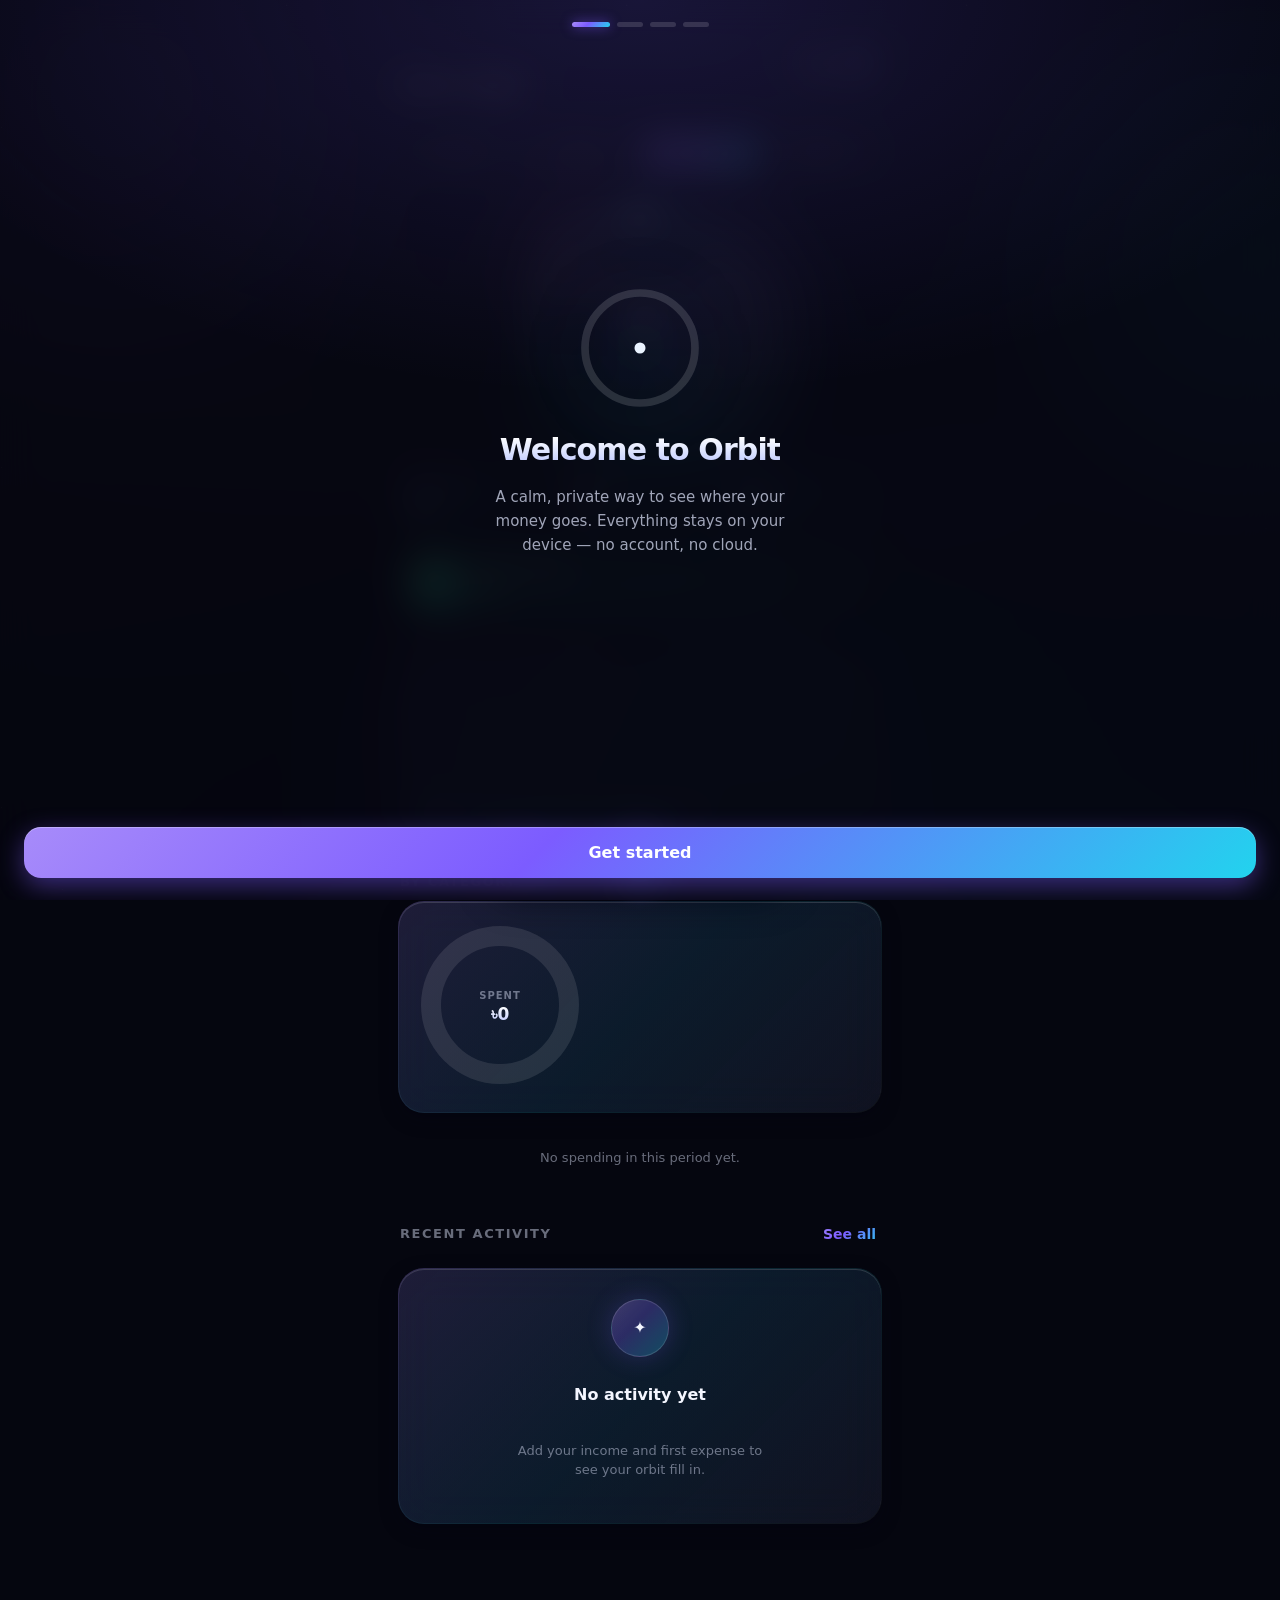
==== orbit-v4-preview.html @ a54c21cd "Add files via upload" ====
<!DOCTYPE html>
<html lang="en">
<head>
<meta charset="UTF-8">
<meta name="viewport" content="width=device-width, initial-scale=1.0, viewport-fit=cover">
<title>Orbit v4 — Aurora Preview</title>
<style>
/* =====================================================================
   ORBIT v4.0 — "AURORA"
   A living, breathing dark UI: drifting aurora light, glass panels with
   gradient edges, gliding controls, and springy motion everywhere.
   ===================================================================== */

:root{
  /* ---- Aurora palette ---- */
  --violet:      #7C5CFF;
  --violet-soft: #A78BFA;
  --cyan:        #22D3EE;
  --teal:        #2DD4BF;
  --mint:        #34D399;
  --pink:        #F472B6;
  --amber:       #FBBF24;
  --danger:      #FB7185;

  /* ---- Ink (page depths) ---- */
  --ink-0: #05060F;
  --ink-1: #0A0D1F;
  --ink-2: #10142B;

  --bg-deep: var(--ink-0);

  /* ---- Text ---- */
  --text:       #F4F6FF;
  --text-dim:   rgba(226,232,255,0.70);
  --text-faint: rgba(226,232,255,0.45);

  /* ---- Gradients ---- */
  --grad-primary: linear-gradient(135deg, #A78BFA 0%, #7C5CFF 42%, #22D3EE 100%);
  --grad-primary-soft: linear-gradient(135deg, rgba(167,139,250,0.30), rgba(124,92,255,0.26) 42%, rgba(34,211,238,0.28));
  --grad-hero-text: linear-gradient(180deg, #FFFFFF 12%, #DBE2FF 58%, #B9C4FF 100%);
  --grad-mint: linear-gradient(135deg, #6EE7B7, #34D399 55%, #22D3EE);
  --grad-danger: linear-gradient(135deg, #FDA4AF, #FB7185 60%, #F43F5E);

  /* ---- Glass ---- */
  --panel: rgba(15, 18, 38, 0.55);
  --panel-strong: rgba(17, 21, 44, 0.72);
  --glass-fill: rgba(255,255,255,0.06);
  --glass-fill-strong: rgba(255,255,255,0.10);
  --glass-fill-pressed: rgba(255,255,255,0.15);
  --glass-border: rgba(255,255,255,0.12);
  --glass-border-strong: rgba(255,255,255,0.20);
  --glass-blur: 20px;
  --glass-blur-nav: 26px;
  --edge: linear-gradient(135deg, rgba(167,139,250,0.55), rgba(34,211,238,0.30) 45%, rgba(255,255,255,0.07) 75%, rgba(244,114,182,0.25));
  --edge-soft: linear-gradient(135deg, rgba(167,139,250,0.28), rgba(34,211,238,0.16) 50%, rgba(255,255,255,0.05));
  --glass-highlight: inset 0 1px 0 rgba(255,255,255,0.14);
  --glass-shadow: 0 10px 30px rgba(2,4,16,0.45);
  --glass-shadow-soft: 0 6px 18px rgba(2,4,16,0.35);
  --glow-violet: 0 0 24px rgba(124,92,255,0.35);
  --glow-cyan: 0 0 24px rgba(34,211,238,0.30);

  --radius-lg: 26px;
  --radius-md: 18px;
  --radius-sm: 13px;

  /* ---- Motion ---- */
  --spring: cubic-bezier(.34, 1.42, .38, 1);
  --ease-out: cubic-bezier(.22, 1, .36, 1);
  --snap: cubic-bezier(.4, 0, .2, 1);

  --font-display: -apple-system, "SF Pro Display", "SF Pro", system-ui, sans-serif;
  --font-text: -apple-system, "SF Pro Text", "SF Pro", system-ui, sans-serif;
  --font-mono: ui-monospace, "SF Mono", Menlo, monospace;
}

*{ box-sizing: border-box; -webkit-tap-highlight-color: transparent; }
html, body{ margin:0; padding:0; background: var(--bg-deep); }
body{
  font-family: var(--font-text);
  color: var(--text);
  overscroll-behavior-y: none;
  -webkit-font-smoothing: antialiased;
}
button{ font-family: inherit; cursor: pointer; }

/* =====================================================================
   THE AURORA — always-alive background
   Explicit fixed layers under the app (z:0), app content above (z:1).
   Nothing can paint over these by accident.
   ===================================================================== */
#bg{
  position: fixed; inset: 0; z-index: 0;
  overflow: hidden; pointer-events: none;
  background:
    radial-gradient(120% 90% at 50% 0%, var(--ink-2) 0%, var(--ink-1) 45%, var(--ink-0) 100%);
  animation: bgHue 52s ease-in-out infinite;
}
@keyframes bgHue{
  0%, 100%{ filter: hue-rotate(0deg); }
  50%     { filter: hue-rotate(-16deg); }
}
.bg-blob{
  position: absolute; border-radius: 50%;
  width: 74vmax; height: 74vmax;
  will-change: transform;
  opacity: 0.9;
}
.bg-blob-1{
  left: -28vmax; top: -30vmax;
  background: radial-gradient(closest-side, rgba(124,92,255,0.34), rgba(124,92,255,0.10) 55%, transparent 72%);
  animation: blobDrift1 26s ease-in-out infinite alternate;
}
.bg-blob-2{
  right: -30vmax; top: -12vmax;
  width: 64vmax; height: 64vmax;
  background: radial-gradient(closest-side, rgba(34,211,238,0.26), rgba(34,211,238,0.08) 55%, transparent 72%);
  animation: blobDrift2 34s ease-in-out infinite alternate;
}
.bg-blob-3{
  left: 8vmax; bottom: -36vmax;
  width: 80vmax; height: 80vmax;
  background: radial-gradient(closest-side, rgba(244,114,182,0.16), rgba(124,92,255,0.10) 50%, transparent 72%);
  animation: blobDrift3 42s ease-in-out infinite alternate;
}
@keyframes blobDrift1{
  from{ transform: translate3d(0,0,0) scale(1); }
  to  { transform: translate3d(9vmax, 7vmax, 0) scale(1.18); }
}
@keyframes blobDrift2{
  from{ transform: translate3d(0,0,0) scale(1.05) rotate(0deg); }
  to  { transform: translate3d(-8vmax, 9vmax, 0) scale(0.92) rotate(10deg); }
}
@keyframes blobDrift3{
  from{ transform: translate3d(0,0,0) scale(1); }
  to  { transform: translate3d(-7vmax, -8vmax, 0) scale(1.22); }
}
.bg-sweep{
  position: absolute; inset: -42%;
  background: conic-gradient(from 0deg,
    transparent 0deg 40deg,
    rgba(124,92,255,0.10) 90deg,
    rgba(34,211,238,0.12) 150deg,
    transparent 210deg,
    rgba(244,114,182,0.07) 280deg,
    transparent 330deg 360deg);
  filter: blur(46px);
  animation: sweepSpin 64s linear infinite;
  will-change: transform;
}
@keyframes sweepSpin{ to{ transform: rotate(360deg); } }
.bg-stars{
  position: absolute; inset: -10%;
  background-image:
    radial-gradient(1.6px 1.6px at 22% 28%, rgba(255,255,255,0.85), transparent 55%),
    radial-gradient(1.2px 1.2px at 68% 12%, rgba(255,255,255,0.65), transparent 55%),
    radial-gradient(1.4px 1.4px at 84% 42%, rgba(190,220,255,0.75), transparent 55%),
    radial-gradient(1.1px 1.1px at 38% 64%, rgba(255,255,255,0.55), transparent 55%),
    radial-gradient(1.7px 1.7px at 10% 82%, rgba(210,190,255,0.7), transparent 55%),
    radial-gradient(1.2px 1.2px at 56% 88%, rgba(255,255,255,0.6), transparent 55%),
    radial-gradient(1.3px 1.3px at 90% 74%, rgba(180,240,255,0.65), transparent 55%);
  background-size: 340px 340px;
  animation: starTwinkle 8s ease-in-out infinite alternate, starDrift 90s linear infinite;
}
@keyframes starTwinkle{ from{ opacity: .35; } to{ opacity: .85; } }
@keyframes starDrift{ from{ transform: translate3d(0,0,0); } to{ transform: translate3d(-160px, -110px, 0); } }

#app{
  position: relative; z-index: 1;
  max-width: 520px;
  margin: 0 auto;
  min-height: 100vh;
  background: transparent;
}

/* =====================================================================
   GLASS PANEL RECIPES
   ===================================================================== */
.glassy{ /* base recipe, composed below */ }

/* Feature card: gradient edge + deep glass */
.donut-card, .chart-card, .savings-card, .insights-card, .goal-strip,
.stat-card, .profile-card, .empty-state{
  background:
    linear-gradient(var(--panel), var(--panel)) padding-box,
    var(--edge-soft) border-box;
  border: 1px solid transparent;
  border-radius: var(--radius-lg);
  -webkit-backdrop-filter: blur(var(--glass-blur));
  backdrop-filter: blur(var(--glass-blur));
  box-shadow: var(--glass-shadow-soft), var(--glass-highlight);
}

/* =====================================================================
   SPLASH
   ===================================================================== */
#splash{
  position: fixed; inset: 0; z-index: 200;
  display: flex; align-items: center; justify-content: center;
  background:
    radial-gradient(90% 70% at 50% 10%, rgba(124,92,255,0.20), transparent 60%),
    var(--ink-0);
  transition: opacity .6s ease, visibility .6s;
}
#splash.hide{ opacity: 0; visibility: hidden; }
.splash-inner{ display:flex; flex-direction:column; align-items:center; gap:18px; }
.splash-ring{ width: 96px; height: 96px; animation: splashSpin 1.6s var(--ease-out) infinite; filter: drop-shadow(0 0 18px rgba(124,92,255,0.55)); }
.splash-track{ opacity:.25; }
.splash-arc{ transform-origin: 60px 60px; }
.splash-dot{ filter: drop-shadow(0 0 6px #fff); }
@keyframes splashSpin{ from{ transform: rotate(0deg);} to{ transform: rotate(360deg);} }
.splash-word{
  font-family: var(--font-display); font-size: 34px; font-weight: 800; letter-spacing: -0.03em;
  background: var(--grad-hero-text);
  -webkit-background-clip: text; background-clip: text; color: transparent;
  text-shadow: 0 0 40px rgba(124,92,255,0.35);
}
.splash-tag{ font-size: 13px; color: var(--text-faint); letter-spacing: .14em; text-transform: uppercase; }

/* =====================================================================
   VIEWS & CHROME
   ===================================================================== */
.view{
  padding: env(safe-area-inset-top) 18px 118px 18px;
  padding-top: calc(env(safe-area-inset-top) + 14px);
  min-height: 100vh;
  position: relative;
}
.view.enter{ animation: viewEnter .5s var(--spring); }
@keyframes viewEnter{
  from{ opacity: 0; transform: translateY(18px) scale(.99); }
  to  { opacity: 1; transform: translateY(0) scale(1); }
}

.topbar{
  display:flex; align-items:center; justify-content: space-between;
  margin-bottom: 18px; min-height: 42px;
}
.topbar-title{ font-family: var(--font-display); font-weight: 700; font-size: 17px; letter-spacing: -0.01em; }
.spacer{ width: 42px; }
.brand{ display:flex; align-items:center; gap: 9px; }
.brand-dot{
  width: 11px; height: 11px; border-radius: 50%;
  background: var(--grad-primary);
  box-shadow: 0 0 14px rgba(167,139,250,0.9), 0 0 30px rgba(34,211,238,0.5);
  animation: dotPulse 3.2s ease-in-out infinite;
}
@keyframes dotPulse{ 0%,100%{ transform: scale(1);} 50%{ transform: scale(1.25);} }
.brand-name{ font-family: var(--font-display); font-weight: 800; font-size: 19px; letter-spacing: -0.02em; }

.icon-btn{
  width: 42px; height: 42px; border-radius: 50%;
  display:flex; align-items:center; justify-content:center;
  background: var(--glass-fill);
  -webkit-backdrop-filter: blur(var(--glass-blur));
  backdrop-filter: blur(var(--glass-blur));
  border: 0.5px solid var(--glass-border);
  box-shadow: var(--glass-shadow-soft), var(--glass-highlight);
  color: var(--text);
  transition: transform .18s var(--spring), background .18s ease, box-shadow .25s ease;
}
.icon-btn svg{ width: 19px; height: 19px; }
.icon-btn:active{ transform: scale(0.90); background: var(--glass-fill-pressed); box-shadow: var(--glass-shadow-soft), var(--glow-violet); }

.link-btn{
  background: none; border: none; font-weight: 700; font-size: 14px; padding: 6px 4px;
  background-image: var(--grad-primary);
  -webkit-background-clip: text; background-clip: text; color: transparent;
  transition: opacity .15s ease;
}
.link-btn:active{ opacity: .6; }

.section-head{
  display:flex; align-items:center; justify-content: space-between;
  margin: 22px 2px 12px;
}
.section-head h2{
  margin: 0; font-family: var(--font-display); font-size: 13px; font-weight: 700;
  letter-spacing: .12em; text-transform: uppercase; color: var(--text-faint);
}
.screen-sub{ color: var(--text-dim); font-size: 14px; line-height: 1.5; margin: 2px 2px 16px; }

/* =====================================================================
   HOME — greeting, period switch, ORBIT, stats
   ===================================================================== */
.home-topbar{ display:flex; align-items:center; justify-content:space-between; margin-bottom: 16px; }
.greeting{ display:flex; flex-direction:column; gap:2px; }
.greeting-hello{ font-family: var(--font-display); font-size: 21px; font-weight: 800; letter-spacing:-0.02em; }
.greeting-date{ font-size: 12.5px; color: var(--text-faint); }
.profile-btn{
  display:flex; align-items:center; gap:8px;
  background: var(--glass-fill);
  -webkit-backdrop-filter: blur(var(--glass-blur));
  backdrop-filter: blur(var(--glass-blur));
  border: 0.5px solid var(--glass-border);
  border-radius: 999px; padding: 5px 6px 5px 5px;
  box-shadow: var(--glass-shadow-soft), var(--glass-highlight);
  color: var(--text);
  transition: transform .18s var(--spring), box-shadow .25s ease;
}
.profile-btn:active{ transform: scale(0.94); box-shadow: var(--glass-shadow-soft), var(--glow-cyan); }
.profile-name{ font-size: 13px; font-weight: 700; padding-right: 6px; max-width: 110px; overflow:hidden; text-overflow: ellipsis; white-space: nowrap; }

.profile-avatar{
  width: 34px; height: 34px; border-radius: 50%;
  display:flex; align-items:center; justify-content:center;
  background: var(--grad-primary-soft);
  border: 1px solid rgba(255,255,255,0.22);
  overflow: hidden; flex: 0 0 auto;
}
.profile-avatar.lg{ width: 56px; height: 56px; }
.profile-avatar.xl{ width: 84px; height: 84px; }
.profile-avatar .avatar-img{ width:100%; height:100%; object-fit: cover; }
.profile-avatar .avatar-initial{ font-family: var(--font-display); font-weight: 800; font-size: 15px; }
.profile-avatar.lg .avatar-initial{ font-size: 22px; }
.profile-avatar.xl .avatar-initial{ font-size: 32px; }
.profile-avatar svg{ width: 58%; height: 58%; }

.period-switch{
  position: relative;
  display:flex; gap: 4px;
  background: rgba(255,255,255,0.055);
  -webkit-backdrop-filter: blur(var(--glass-blur));
  backdrop-filter: blur(var(--glass-blur));
  border: 0.5px solid var(--glass-border);
  box-shadow: var(--glass-shadow-soft), var(--glass-highlight);
  border-radius: 17px; padding: 4px; margin-bottom: 22px;
}
.period-pill{
  flex:1; padding: 9px 0; border-radius: 13px; border:none; background:none;
  color: var(--text-dim); font-weight: 700; font-size: 13px;
  transition: color .2s ease, background .28s var(--ease-out), box-shadow .28s ease, transform .18s var(--spring);
}
.period-pill:active{ transform: scale(.95); }
.period-pill.active{
  background: var(--grad-primary);
  color: #fff;
  box-shadow: 0 4px 16px rgba(124,92,255,0.45), inset 0 1px 0 rgba(255,255,255,0.25);
}

/* ---------- The Orbit ---------- */
.orbit-wrap{
  position: relative;
  width: 248px; height: 248px;
  margin: 8px auto 24px;
  display:flex; align-items:center; justify-content:center;
  border-radius: 50%;
  background:
    linear-gradient(rgba(13,16,35,0.55), rgba(13,16,35,0.55)) padding-box,
    var(--edge) border-box;
  border: 1px solid transparent;
  -webkit-backdrop-filter: blur(var(--glass-blur));
  backdrop-filter: blur(var(--glass-blur));
  box-shadow: var(--glass-shadow), var(--glass-highlight);
}
.orbit-halo{
  position: absolute; inset: -16%;
  border-radius: 50%;
  background: conic-gradient(from 0deg,
    transparent 0deg,
    rgba(167,139,250,0.38) 80deg,
    rgba(34,211,238,0.34) 170deg,
    transparent 260deg,
    rgba(244,114,182,0.22) 320deg,
    transparent 360deg);
  filter: blur(26px);
  animation: haloSpin 10s linear infinite;
  z-index: 0;
  pointer-events: none;
}
@keyframes haloSpin{ to{ transform: rotate(360deg); } }
.orbit-svg{ width:100%; height:100%; transform: rotate(-90deg); position:absolute; inset:0; z-index: 1; }
.orbit-track{ fill:none; stroke: rgba(255,255,255,0.13); stroke-width: 12; }
.orbit-fill{
  fill:none; stroke: url(#orbitGradient); stroke-width: 12; stroke-linecap: round;
  stroke-dasharray: 741.5; stroke-dashoffset: 741.5;
  transition: stroke-dashoffset 1.1s var(--ease-out);
  filter: drop-shadow(0 0 8px rgba(124,92,255,0.55));
}
.orbit-comet{
  position: absolute; inset: 0; z-index: 3;
  animation: cometSpin 7s linear infinite;
  pointer-events: none;
}
.orbit-comet::before{
  content: '';
  position: absolute; top: 15px; left: 50%;
  width: 9px; height: 9px; margin-left: -4.5px;
  border-radius: 50%;
  background: #fff;
  box-shadow:
    0 0 10px 3px rgba(255,255,255,0.9),
    0 0 22px 8px rgba(167,139,250,0.75),
    0 0 40px 16px rgba(34,211,238,0.35);
}
@keyframes cometSpin{ to{ transform: rotate(360deg); } }
.orbit-center{
  position:absolute; inset:0; z-index: 2;
  display:flex; flex-direction:column; align-items:center; justify-content:center;
  text-align:center; padding: 0 26px; overflow:hidden;
}
.orbit-label{
  font-size: 11.5px; color: var(--text-dim); font-weight: 700;
  text-transform: uppercase; letter-spacing: .08em; white-space: nowrap; max-width: 100%;
}
.orbit-amount{
  font-family: var(--font-display); font-weight: 800;
  font-size: clamp(22px, 7.8vw, 35px); letter-spacing: -0.03em;
  margin-top: 7px; white-space: nowrap; max-width: 100%;
  font-variant-numeric: tabular-nums;
  background: var(--grad-hero-text);
  -webkit-background-clip: text; background-clip: text; color: transparent;
  filter: drop-shadow(0 2px 14px rgba(124,92,255,0.30));
}
.orbit-amount.over{
  background: var(--grad-danger);
  -webkit-background-clip: text; background-clip: text; color: transparent;
  filter: drop-shadow(0 2px 14px rgba(244,63,94,0.35));
}
.orbit-sub{ margin-top: 6px; font-size: 12px; color: var(--text-faint); white-space: nowrap; max-width: 100%; }

/* ---------- Stat row ---------- */
.stat-row{ display:flex; gap: 10px; margin-bottom: 6px; }
.stat-card{
  flex:1; padding: 13px 12px 12px;
  border-radius: var(--radius-md);
  display:flex; flex-direction:column; gap: 5px;
  transition: transform .18s var(--spring);
}
.stat-card:active{ transform: scale(.97); }
.stat-tag{
  font-size: 10.5px; font-weight: 800; letter-spacing: .1em; text-transform: uppercase;
  color: var(--text-faint);
  display:flex; align-items:center; gap: 5px;
}
.stat-tag::before{
  content:''; width: 7px; height: 7px; border-radius: 50%;
  background: var(--grad-primary); box-shadow: 0 0 8px rgba(124,92,255,0.8);
}
.stat-tag.spent::before{ background: var(--grad-danger); box-shadow: 0 0 8px rgba(251,113,133,0.8); }
.stat-tag.saved::before{ background: var(--grad-mint); box-shadow: 0 0 8px rgba(52,211,153,0.8); }
.stat-value{
  font-family: var(--font-display); font-weight: 800; font-size: 16.5px; letter-spacing: -0.01em;
  font-variant-numeric: tabular-nums;
  overflow: hidden; text-overflow: ellipsis; white-space: nowrap;
}

/* ---------- Goal strip ---------- */
.goal-strip{ padding: 14px 16px; margin: 14px 0 4px; }
.goal-strip-top{ display:flex; justify-content: space-between; align-items:center; margin-bottom: 9px; }
.goal-strip-label{ font-size: 12px; font-weight: 700; color: var(--text-dim); }
.goal-strip-val{ font-size: 12.5px; font-weight: 800; font-variant-numeric: tabular-nums; }
.goal-bar-track{
  height: 9px; border-radius: 99px; background: rgba(255,255,255,0.09);
  overflow: hidden; position: relative;
}
.goal-bar-fill{
  height: 100%; border-radius: 99px;
  background: var(--grad-primary);
  box-shadow: 0 0 12px rgba(124,92,255,0.55);
  transition: width 1s var(--ease-out);
  position: relative; overflow: hidden;
}
.goal-bar-fill::after{
  content:''; position:absolute; inset:0;
  background: linear-gradient(105deg, transparent 30%, rgba(255,255,255,0.45) 50%, transparent 70%);
  transform: translateX(-120%);
  animation: shineSweep 2.8s ease-in-out infinite;
}
@keyframes shineSweep{ 0%{ transform: translateX(-120%);} 55%,100%{ transform: translateX(160%);} }
.goal-bar-fill.reached{ background: var(--grad-mint); box-shadow: 0 0 14px rgba(52,211,153,0.6); }
.goal-strip-note{ margin-top: 8px; font-size: 11.5px; color: var(--text-faint); }
.goal-strip.complete{
  background:
    linear-gradient(var(--panel), var(--panel)) padding-box,
    linear-gradient(135deg, rgba(110,231,183,0.6), rgba(34,211,238,0.35)) border-box;
}
.goal-strip.complete .goal-strip-note{ color: #A7F3D0; font-weight: 700; }

/* =====================================================================
   SAVINGS CARD + INSIGHTS
   ===================================================================== */
.savings-card{
  width: 100%; display:flex; align-items:center; gap: 14px; text-align:left;
  padding: 15px 16px; margin: 14px 0 4px; color: var(--text);
  background:
    linear-gradient(rgba(11,22,28,0.55), rgba(11,22,28,0.55)) padding-box,
    linear-gradient(135deg, rgba(110,231,183,0.5), rgba(34,211,238,0.3) 55%, rgba(255,255,255,0.06)) border-box;
  transition: transform .18s var(--spring), box-shadow .3s ease;
}
.savings-card:active{ transform: scale(.98); box-shadow: var(--glass-shadow-soft), 0 0 22px rgba(52,211,153,0.25); }
.savings-icon{
  width: 44px; height: 44px; border-radius: 15px; flex: 0 0 auto;
  background: var(--grad-mint);
  box-shadow: 0 4px 16px rgba(52,211,153,0.4), inset 0 1px 0 rgba(255,255,255,0.35);
  color: #063B2C;
  display:flex; align-items:center; justify-content:center;
}
.savings-icon svg{ width: 22px; height: 22px; }
.savings-info{ flex:1; display:flex; flex-direction:column; gap: 1px; min-width: 0; }
.savings-label{ font-size: 11.5px; font-weight: 800; color: var(--text-dim); letter-spacing: .06em; text-transform: uppercase; }
.savings-total{
  font-family: var(--font-display); font-variant-numeric: tabular-nums;
  font-size: 23px; font-weight: 800; letter-spacing: -0.02em;
  background: var(--grad-mint);
  -webkit-background-clip: text; background-clip: text; color: transparent;
}
.savings-total.neg{
  background: var(--grad-danger);
  -webkit-background-clip: text; background-clip: text; color: transparent;
}
.savings-since{ font-size: 11px; color: var(--text-faint); }
.savings-card .chev{ width: 18px; height: 18px; color: var(--text-faint); flex: 0 0 auto; }

.insights-card{ padding: 6px 15px; margin-bottom: 4px; }
.insight-row{
  display:flex; align-items:center; gap: 12px; padding: 12px 0;
  border-bottom: 0.5px solid rgba(255,255,255,0.07);
}
.insight-row:last-child{ border-bottom: none; }
.insight-icon{
  width: 33px; height: 33px; border-radius: 12px; flex: 0 0 auto;
  background: rgba(167,139,250,0.16); color: #CBBDFE;
  display:flex; align-items:center; justify-content:center;
}
.insight-icon svg{ width: 17px; height: 17px; }
.insight-row.good .insight-icon{ background: rgba(52,211,153,0.16); color: #86EFC8; }
.insight-row.warn .insight-icon{ background: rgba(251,191,36,0.14); color: #FDE68A; }
.insight-text{ font-size: 13px; color: var(--text-dim); line-height: 1.5; }
.insight-text strong{ color: var(--text); font-weight: 800; }

/* =====================================================================
   CHART CARDS + CATEGORY BREAKDOWN + TX ROWS
   ===================================================================== */
.chart-card{ padding: 16px 12px 10px; margin-bottom: 4px; }
.donut-card{ padding: 18px 16px; margin-bottom: 4px; display:flex; align-items:center; gap: 16px; }
.donut-wrap{ position: relative; flex: 0 0 auto; }
.donut-center{
  position:absolute; inset:0; display:flex; flex-direction:column; align-items:center; justify-content:center;
  text-align:center; pointer-events:none;
}
.donut-center-label{ font-size: 10px; font-weight: 800; text-transform: uppercase; letter-spacing: .1em; color: var(--text-faint); }
.donut-center-value{
  font-family: var(--font-display); font-weight: 800; font-size: 17px; letter-spacing: -0.01em;
  font-variant-numeric: tabular-nums; margin-top: 3px;
  background: var(--grad-hero-text);
  -webkit-background-clip: text; background-clip: text; color: transparent;
}
.category-list{ flex: 1; min-width: 0; display: flex; flex-direction: column; gap: 4px; }

.category-row{
  display:flex; align-items:center; gap: 12px;
  padding: 10px 4px;
  border-radius: var(--radius-sm);
  transition: transform .16s var(--spring), background .2s ease;
}
.category-row:active{ transform: scale(.98); background: rgba(255,255,255,0.05); }
.cat-icon{
  width: 40px; height: 40px; border-radius: 14px; flex: 0 0 auto;
  display:flex; align-items:center; justify-content:center;
  border: 0.5px solid rgba(255,255,255,0.10);
  box-shadow: inset 0 1px 0 rgba(255,255,255,0.10);
}
.cat-icon svg, .cat-icon .glyph{ width: 20px; height: 20px; }
.cat-icon .legacy-emoji{ font-size: 18px; }
.cat-info{ flex:1; min-width: 0; }
.cat-name-row{ display:flex; justify-content: space-between; align-items: baseline; gap: 10px; margin-bottom: 6px; }
.cat-name{ font-size: 14px; font-weight: 700; overflow:hidden; text-overflow:ellipsis; white-space:nowrap; }
.cat-amount{ font-size: 12px; color: var(--text-faint); font-variant-numeric: tabular-nums; flex: 0 0 auto; }
.cat-bar-track{ height: 6px; border-radius: 99px; background: rgba(255,255,255,0.08); overflow:hidden; }
.cat-bar-fill{
  height: 100%; border-radius: 99px;
  transition: width .9s var(--ease-out);
  box-shadow: 0 0 8px rgba(124,92,255,0.35);
}

.tx-list{ display:flex; flex-direction: column; }
.tx-row{
  display:flex; align-items:center; gap: 13px;
  padding: 12px 4px;
  border-bottom: 0.5px solid rgba(255,255,255,0.06);
  transition: transform .16s var(--spring), background .2s ease;
  border-radius: var(--radius-sm);
}
.tx-row:last-child{ border-bottom: none; }
.tx-row:active{ transform: scale(.98); background: rgba(255,255,255,0.05); }
.tx-info{ flex:1; min-width: 0; }
.tx-note{ font-size: 14.5px; font-weight: 700; overflow:hidden; text-overflow:ellipsis; white-space:nowrap; }
.tx-meta{ font-size: 12px; color: var(--text-faint); margin-top: 2px; }
.tx-amount{
  font-family: var(--font-display); font-weight: 800; font-size: 15px;
  font-variant-numeric: tabular-nums; flex: 0 0 auto; letter-spacing: -0.01em;
}
.tx-amount.expense{ color: var(--text); }
.tx-amount.income{
  background: var(--grad-mint);
  -webkit-background-clip: text; background-clip: text; color: transparent;
}

/* ---------- Empty states ---------- */
.empty-state{
  padding: 30px 22px; text-align:center; margin: 8px 0;
  display:flex; flex-direction:column; align-items:center; gap: 8px;
}
.empty-icon{
  width: 58px; height: 58px; border-radius: 50%;
  background: var(--grad-primary-soft);
  border: 1px solid rgba(255,255,255,0.14);
  display:flex; align-items:center; justify-content:center;
  margin-bottom: 4px;
  animation: emptyFloat 4.5s ease-in-out infinite;
  box-shadow: 0 0 26px rgba(124,92,255,0.22);
}
.empty-icon svg{ width: 26px; height: 26px; color: #D8CFFE; }
@keyframes emptyFloat{ 0%,100%{ transform: translateY(0);} 50%{ transform: translateY(-7px);} }
.empty-title{ font-family: var(--font-display); font-size: 16px; font-weight: 800; }
.empty-sub{ font-size: 13px; color: var(--text-faint); line-height: 1.5; max-width: 260px; }

/* =====================================================================
   FLOATING NAV — glass pill with gliding indicator
   ===================================================================== */
.bottom-nav{
  position: fixed; z-index: 60;
  left: 50%; transform: translateX(-50%);
  bottom: calc(env(safe-area-inset-bottom) + 14px);
  display: flex; align-items: center; gap: 2px;
  padding: 7px 9px;
  border-radius: 999px;
  background:
    linear-gradient(rgba(14,17,36,0.72), rgba(14,17,36,0.72)) padding-box,
    var(--edge-soft) border-box;
  border: 1px solid transparent;
  -webkit-backdrop-filter: blur(var(--glass-blur-nav));
  backdrop-filter: blur(var(--glass-blur-nav));
  box-shadow: 0 12px 34px rgba(2,4,16,0.55), var(--glass-highlight);
  transition: transform .45s var(--spring), padding .3s ease, bottom .3s ease;
}
.bottom-nav.shrink{ transform: translateX(-50%) scale(0.86); bottom: calc(env(safe-area-inset-bottom) + 8px); }
.nav-glide{
  position: absolute; top: 7px; bottom: 7px; left: 0;
  border-radius: 999px;
  background: linear-gradient(135deg, rgba(167,139,250,0.30), rgba(34,211,238,0.22));
  box-shadow: 0 0 18px rgba(124,92,255,0.35), inset 0 1px 0 rgba(255,255,255,0.18);
  transition: transform .5s var(--spring), width .35s var(--ease-out), opacity .25s ease;
  z-index: 0; opacity: 0;
  pointer-events: none;
}
.nav-btn{
  position: relative; z-index: 1;
  width: 52px; height: 46px;
  display:flex; align-items:center; justify-content:center;
  background: none; border: none;
  color: var(--text-faint);
  border-radius: 999px;
  transition: color .25s ease, transform .18s var(--spring);
}
.nav-btn svg{ width: 23px; height: 23px; }
.nav-btn:active{ transform: scale(0.88); }
.nav-btn.active{ color: #fff; filter: drop-shadow(0 0 8px rgba(167,139,250,0.8)); }
.nav-add{ width: 60px; }
.nav-add-circle{
  width: 54px; height: 54px; aspect-ratio: 1;
  border-radius: 50%;
  display:flex; align-items:center; justify-content:center;
  font-size: 30px; font-weight: 500; line-height: 1; color: #fff;
  background: var(--grad-primary);
  box-shadow: 0 6px 22px rgba(124,92,255,0.55), inset 0 1px 0 rgba(255,255,255,0.35);
  animation: addGlow 3.4s ease-in-out infinite;
  transition: transform .18s var(--spring);
}
.nav-add:active .nav-add-circle{ transform: scale(0.9) rotate(90deg); }
@keyframes addGlow{
  0%,100%{ box-shadow: 0 6px 22px rgba(124,92,255,0.45), inset 0 1px 0 rgba(255,255,255,0.35); }
  50%    { box-shadow: 0 6px 30px rgba(34,211,238,0.6), 0 0 40px rgba(124,92,255,0.35), inset 0 1px 0 rgba(255,255,255,0.35); }
}

/* =====================================================================
   HISTORY — search + filter chips
   ===================================================================== */
.search-bar{
  display:flex; align-items:center; gap: 10px;
  background: var(--glass-fill);
  -webkit-backdrop-filter: blur(var(--glass-blur));
  backdrop-filter: blur(var(--glass-blur));
  border: 0.5px solid var(--glass-border);
  border-radius: var(--radius-md);
  padding: 12px 14px; margin-bottom: 12px;
  box-shadow: var(--glass-highlight);
  transition: border-color .25s ease, box-shadow .25s ease;
}
.search-bar:focus-within{
  border-color: rgba(167,139,250,0.55);
  box-shadow: var(--glass-highlight), 0 0 0 3px rgba(124,92,255,0.15);
}
.search-bar svg{ width: 17px; height: 17px; color: var(--text-faint); flex: 0 0 auto; }
.search-bar input{
  flex: 1; background: none; border: none; outline: none;
  color: var(--text); font-size: 14.5px; font-family: var(--font-text);
}
.search-bar input::placeholder{ color: var(--text-faint); }

.filter-chips{ display:flex; gap: 7px; margin-bottom: 14px; overflow-x: auto; scrollbar-width: none; padding-bottom: 2px; }
.filter-chips::-webkit-scrollbar{ display: none; }
.filter-chip{
  flex: 0 0 auto;
  border: 0.5px solid var(--glass-border); border-radius: 999px;
  background: var(--glass-fill); color: var(--text-dim);
  padding: 8px 15px; font-size: 12.5px; font-weight: 700;
  transition: background .25s var(--ease-out), color .2s ease, transform .16s var(--spring), box-shadow .25s ease;
}
.filter-chip:active{ transform: scale(.93); }
.filter-chip.active{
  background: var(--grad-primary); color: #fff; border-color: transparent;
  box-shadow: 0 4px 14px rgba(124,92,255,0.4);
}

/* =====================================================================
   BUDGETS — range filter + cards
   ===================================================================== */
.range-switch{
  display:flex; gap: 6px; overflow-x: auto; -webkit-overflow-scrolling: touch;
  padding: 2px 2px 8px; margin: 2px 0 4px; scrollbar-width: none;
}
.range-switch::-webkit-scrollbar{ display: none; }
.range-pill{
  flex: 0 0 auto; border: 0.5px solid var(--glass-border); border-radius: 999px;
  background: var(--glass-fill); color: var(--text-dim);
  padding: 9px 14px; font-size: 12.5px; font-weight: 700;
  -webkit-backdrop-filter: blur(var(--glass-blur));
  backdrop-filter: blur(var(--glass-blur));
  transition: background .25s var(--ease-out), color .2s ease, transform .16s var(--spring), border-color .25s ease, box-shadow .25s ease;
}
.range-pill:active{ transform: scale(.93); }
.range-pill.active{
  background: var(--grad-primary); color: #fff; border-color: transparent;
  box-shadow: 0 4px 16px rgba(124,92,255,0.42);
}
.custom-range{ display:flex; align-items:center; gap: 8px; margin: 2px 0 8px; }
.custom-range .date-field{ flex: 1; }
.custom-range-sep{ font-size: 12px; color: var(--text-faint); flex: 0 0 auto; }
.range-note{ font-size: 12px; color: var(--text-faint); margin: 0 2px 12px; }

.budget-list{ display: flex; flex-direction: column; gap: 11px; }
.budget-card{
  background:
    linear-gradient(var(--panel), var(--panel)) padding-box,
    var(--edge-soft) border-box;
  border: 1px solid transparent;
  border-radius: var(--radius-md);
  -webkit-backdrop-filter: blur(var(--glass-blur));
  backdrop-filter: blur(var(--glass-blur));
  box-shadow: var(--glass-shadow-soft), var(--glass-highlight);
  padding: 14px 15px;
  transition: transform .18s var(--spring);
}
.budget-card:active{ transform: scale(.98); }
.budget-top{ display:flex; align-items:center; gap: 11px; margin-bottom: 11px; }
.budget-cat-name{ flex: 1; font-size: 14.5px; font-weight: 700; overflow:hidden; text-overflow:ellipsis; white-space:nowrap; }
.budget-amounts{ font-size: 12.5px; color: var(--text-faint); font-variant-numeric: tabular-nums; flex: 0 0 auto; }
.budget-amounts strong{ color: var(--text); font-weight: 800; }
.budget-bar-track{ height: 8px; border-radius: 99px; background: rgba(255,255,255,0.08); overflow: hidden; }
.budget-bar-fill{
  height: 100%; border-radius: 99px;
  transition: width .9s var(--ease-out);
  box-shadow: 0 0 10px rgba(124,92,255,0.35);
}
.budget-status{ margin-top: 8px; font-size: 12px; font-weight: 700; }
.budget-status.ok{ color: var(--text-faint); }
.budget-status.warn{ color: #FDE68A; }
.budget-status.over{ color: var(--danger); }

/* =====================================================================
   RECURRING
   ===================================================================== */
.recurring-list{ display:flex; flex-direction: column; gap: 11px; }
.recurring-card{
  display:flex; align-items:center; gap: 13px;
  background:
    linear-gradient(var(--panel), var(--panel)) padding-box,
    var(--edge-soft) border-box;
  border: 1px solid transparent;
  border-radius: var(--radius-md);
  -webkit-backdrop-filter: blur(var(--glass-blur));
  backdrop-filter: blur(var(--glass-blur));
  box-shadow: var(--glass-shadow-soft), var(--glass-highlight);
  padding: 14px 15px;
  transition: transform .18s var(--spring);
}
.recurring-card:active{ transform: scale(.98); }
.recurring-info{ flex: 1; min-width: 0; }
.recurring-name{ font-size: 14.5px; font-weight: 700; overflow:hidden; text-overflow:ellipsis; white-space:nowrap; }
.recurring-meta{ font-size: 12px; color: var(--text-faint); margin-top: 2px; }
.recurring-amount{
  font-family: var(--font-display); font-weight: 800; font-size: 15px;
  font-variant-numeric: tabular-nums; flex: 0 0 auto;
}

/* =====================================================================
   SETTINGS
   ===================================================================== */
.profile-card{
  display: block;
  padding: 8px 16px; margin-bottom: 18px;
}
.profile-settings-row{
  display:flex; align-items:center; gap: 15px;
  justify-content: flex-start;
  border-bottom: none !important;
  padding: 12px 0;
}
.profile-settings-info{ flex: 1; min-width: 0; text-align: left; }
#settings-name{
  margin: 0; font-family: var(--font-display); font-size: 17px; font-weight: 800;
  letter-spacing: -0.01em; color: var(--text);
  overflow: hidden; text-overflow: ellipsis; white-space: nowrap;
}
#settings-meta{
  margin: 3px 0 0; font-size: 12.5px; color: var(--text-faint);
  text-transform: none; letter-spacing: 0; font-weight: 600;
}

.settings-group{
  background:
    linear-gradient(var(--panel), var(--panel)) padding-box,
    var(--edge-soft) border-box;
  border: 1px solid transparent;
  border-radius: var(--radius-md);
  -webkit-backdrop-filter: blur(var(--glass-blur));
  backdrop-filter: blur(var(--glass-blur));
  box-shadow: var(--glass-shadow-soft), var(--glass-highlight);
  padding: 3px 15px; margin-bottom: 15px;
}
.settings-label{
  font-size: 11px; font-weight: 800; letter-spacing: .12em; text-transform: uppercase;
  color: var(--text-faint); margin: 20px 2px 9px;
}
.settings-row, .settings-nav-row{
  width: 100%;
  display:flex; align-items:center; justify-content: space-between; gap: 12px;
  padding: 14px 0;
  border-bottom: 0.5px solid rgba(255,255,255,0.07);
  background: none; border-left: none; border-right: none; border-top: none;
  color: var(--text); font-size: 14.5px; font-weight: 600; text-align: left;
  transition: transform .16s var(--spring), opacity .15s ease;
}
.settings-row:last-child, .settings-nav-row:last-child{ border-bottom: none; }
.settings-row:active, .settings-nav-row:active{ transform: scale(.985); opacity: .8; }
.settings-value{ color: var(--text-faint); font-size: 13.5px; font-weight: 600; display:flex; align-items:center; gap: 7px; }
.settings-value svg, .settings-nav-row svg{ width: 17px; height: 17px; color: var(--text-faint); flex: 0 0 auto; }
.version-tag{ text-align:center; color: var(--text-faint); font-size: 11.5px; margin: 22px 0 8px; letter-spacing: .04em; }

/* =====================================================================
   CATEGORY MANAGE
   ===================================================================== */
.category-manage-list{ display:flex; flex-direction: column; gap: 10px; }
.category-manage-row{
  display:flex; align-items:center; gap: 13px;
  background:
    linear-gradient(var(--panel), var(--panel)) padding-box,
    var(--edge-soft) border-box;
  border: 1px solid transparent;
  border-radius: var(--radius-md);
  -webkit-backdrop-filter: blur(var(--glass-blur));
  backdrop-filter: blur(var(--glass-blur));
  box-shadow: var(--glass-shadow-soft);
  padding: 12px 14px;
  color: var(--text); font-size: 14.5px; font-weight: 700; text-align: left;
  width: 100%;
  transition: transform .16s var(--spring);
}
.category-manage-row:active{ transform: scale(.98); }
.category-manage-row .chev{ width: 17px; height: 17px; color: var(--text-faint); margin-left: auto; }

/* =====================================================================
   SHEETS — springy bottom sheets + blurred backdrop
   ===================================================================== */
.sheet-backdrop{
  position: fixed; inset: 0; z-index: 80;
  background: rgba(4,6,16,0.55);
  -webkit-backdrop-filter: blur(10px);
  backdrop-filter: blur(10px);
  opacity: 0;
  transition: opacity .35s ease;
  pointer-events: none;
}
.sheet-backdrop.show{ opacity: 1; pointer-events: auto; }

.sheet{
  position: fixed; z-index: 90;
  left: 50%; bottom: 0;
  transform: translate(-50%, 105%);
  width: 100%; max-width: 520px;
  max-height: 88vh; overflow-y: auto;
  -webkit-overflow-scrolling: touch;
  background:
    linear-gradient(rgba(15,18,40,0.88), rgba(15,18,40,0.88)) padding-box,
    var(--edge) border-box;
  border: 1px solid transparent; border-bottom: none;
  border-radius: 30px 30px 0 0;
  -webkit-backdrop-filter: blur(28px);
  backdrop-filter: blur(28px);
  box-shadow: 0 -14px 44px rgba(2,4,16,0.6), var(--glass-highlight);
  padding: 10px 20px calc(env(safe-area-inset-bottom) + 22px);
  transition: transform .5s var(--spring);
}
.sheet.show{ transform: translate(-50%, 0); }
.sheet-handle{
  width: 42px; height: 4.5px; border-radius: 99px;
  background: rgba(255,255,255,0.22);
  margin: 6px auto 12px;
}
.sheet-header{ display:flex; align-items:center; justify-content:center; margin-bottom: 16px; }
.sheet-header h3{
  margin: 0; font-family: var(--font-display); font-size: 17px; font-weight: 800; letter-spacing: -0.01em;
}

/* ---------- Amount stage ---------- */
.amount-stage{ text-align:center; margin: 6px 0 18px; }
.amount-stage-label{
  font-size: 11px; font-weight: 800; letter-spacing: .12em; text-transform: uppercase;
  color: var(--text-faint); display:block; margin-bottom: 10px;
}
.amount-stage-row{
  display:flex; align-items: baseline; justify-content:center; gap: 6px;
}
.amount-currency{
  font-family: var(--font-display); font-size: 26px; font-weight: 700; color: var(--text-dim);
}
.amount-input{
  background: none; border: none; outline: none;
  font-family: var(--font-display); font-weight: 800;
  font-size: clamp(34px, 11vw, 46px); letter-spacing: -0.03em;
  color: var(--text);
  width: 60%; min-width: 120px; text-align: left;
  font-variant-numeric: tabular-nums;
  caret-color: var(--violet-soft);
}
.amount-input::placeholder{ color: rgba(226,232,255,0.25); }
.amount-input-wrap{ display:flex; align-items:center; justify-content:center; }
.amount-input-wrap.small .amount-input{ font-size: clamp(26px, 8vw, 34px); }
.amount-input-wrap.small .amount-currency{ font-size: 20px; }

.quick-chips{ display:flex; gap: 8px; justify-content:center; margin-top: 14px; flex-wrap: wrap; }
.quick-chip{
  border: 0.5px solid var(--glass-border); border-radius: 999px;
  background: rgba(255,255,255,0.07); color: var(--text-dim);
  padding: 8px 14px; font-size: 12.5px; font-weight: 800;
  font-variant-numeric: tabular-nums;
  transition: background .2s ease, color .2s ease, transform .16s var(--spring), box-shadow .25s ease;
}
.quick-chip:active{
  transform: scale(.9);
  background: var(--grad-primary-soft); color: var(--text);
  box-shadow: 0 0 14px rgba(124,92,255,0.35);
}

/* ---------- Type switch ---------- */
.type-switch{
  display:flex; gap: 5px;
  background: rgba(255,255,255,0.055);
  border: 0.5px solid var(--glass-border);
  border-radius: 15px; padding: 4px; margin-bottom: 18px;
}
.type-pill{
  flex: 1; padding: 10px 0; border-radius: 11px; border: none; background: none;
  color: var(--text-dim); font-weight: 800; font-size: 13.5px;
  transition: background .28s var(--ease-out), color .2s ease, box-shadow .28s ease, transform .16s var(--spring);
}
.type-pill:active{ transform: scale(.96); }
.type-pill.active{
  background: var(--grad-primary); color: #fff;
  box-shadow: 0 4px 14px rgba(124,92,255,0.4), inset 0 1px 0 rgba(255,255,255,0.25);
}

/* ---------- Fields ---------- */
.field-group{ margin-bottom: 15px; }
.field-label{
  display:block; font-size: 11px; font-weight: 800; letter-spacing: .1em; text-transform: uppercase;
  color: var(--text-faint); margin: 0 2px 8px;
}
.text-input, .date-input-field{
  width: 100%;
  background: rgba(255,255,255,0.06);
  border: 0.5px solid var(--glass-border);
  border-radius: var(--radius-sm);
  color: var(--text); font-size: 15px; font-family: var(--font-text); font-weight: 600;
  padding: 13px 14px;
  outline: none;
  transition: border-color .25s ease, box-shadow .25s ease, background .2s ease;
}
.text-input:focus, .date-input-field:focus{
  border-color: rgba(167,139,250,0.6);
  box-shadow: 0 0 0 3px rgba(124,92,255,0.16);
  background: rgba(255,255,255,0.08);
}
.text-input::placeholder{ color: var(--text-faint); }
.field-row{ display:flex; gap: 10px; }
.field-row .field-group{ flex: 1; min-width: 0; }
.date-field{
  position: relative; display:flex; align-items:center;
  background: rgba(255,255,255,0.06);
  border: 0.5px solid var(--glass-border);
  border-radius: var(--radius-sm);
  transition: border-color .25s ease, box-shadow .25s ease;
}
.date-field:focus-within{
  border-color: rgba(167,139,250,0.6);
  box-shadow: 0 0 0 3px rgba(124,92,255,0.16);
}
.date-field-icon{ width: 17px; height: 17px; color: var(--text-faint); margin-left: 13px; flex: 0 0 auto; }
.date-field input{
  flex: 1; min-width: 0;
  background: none; border: none; outline: none;
  color: var(--text); font-size: 14.5px; font-weight: 600; font-family: var(--font-text);
  padding: 13px 12px 13px 9px;
  color-scheme: dark;
}

/* ---------- Category grid chips ---------- */
.category-grid{ display:flex; flex-wrap: wrap; gap: 8px; }
.category-chip{
  display:flex; align-items:center; gap: 7px;
  border: 0.5px solid var(--glass-border); border-radius: 999px;
  background: rgba(255,255,255,0.06); color: var(--text-dim);
  padding: 8px 13px 8px 8px; font-size: 13px; font-weight: 700;
  transition: background .22s ease, color .2s ease, transform .16s var(--spring), border-color .22s ease, box-shadow .25s ease;
}
.category-chip:active{ transform: scale(.94); }
.category-chip .cc-icon{
  width: 26px; height: 26px; border-radius: 9px;
  display:flex; align-items:center; justify-content:center;
}
.category-chip .cc-icon svg{ width: 15px; height: 15px; }
.category-chip.selected{
  background: var(--grad-primary-soft); color: var(--text);
  border-color: rgba(167,139,250,0.55);
  box-shadow: 0 0 14px rgba(124,92,255,0.3);
}

/* ---------- Icon + color grids ---------- */
.icon-grid{ display: grid; grid-template-columns: repeat(6, 1fr); gap: 8px; }
.icon-chip{
  aspect-ratio: 1; border-radius: 14px;
  display:flex; align-items:center; justify-content:center;
  background: rgba(255,255,255,0.06);
  border: 0.5px solid var(--glass-border);
  color: var(--text-dim);
  transition: background .2s ease, transform .16s var(--spring), border-color .2s ease, box-shadow .25s ease;
}
.icon-chip svg{ width: 21px; height: 21px; }
.icon-chip:active{ transform: scale(.9); }
.icon-chip.selected{
  background: var(--grad-primary-soft); color: #fff;
  border-color: rgba(167,139,250,0.6);
  box-shadow: 0 0 14px rgba(124,92,255,0.35);
}
.color-grid{ display: grid; grid-template-columns: repeat(8, 1fr); gap: 8px; }
.color-chip{
  aspect-ratio: 1; border-radius: 50%;
  border: 2px solid transparent;
  transition: transform .16s var(--spring), border-color .2s ease, box-shadow .25s ease;
}
.color-chip:active{ transform: scale(.85); }
.color-chip.selected{
  border-color: #fff;
  box-shadow: 0 0 0 3px rgba(255,255,255,0.2), 0 0 16px rgba(124,92,255,0.4);
  transform: scale(1.08);
}

/* ---------- Buttons ---------- */
.primary-btn{
  width: 100%;
  border: none; border-radius: 17px;
  background: var(--grad-primary);
  color: #fff; font-family: var(--font-display); font-weight: 800; font-size: 16px;
  padding: 16px;
  box-shadow: 0 8px 26px rgba(124,92,255,0.45), inset 0 1px 0 rgba(255,255,255,0.3);
  transition: transform .18s var(--spring), box-shadow .3s ease, filter .2s ease;
  margin-top: 6px;
  position: relative; overflow: hidden;
}
.primary-btn::after{
  content:''; position:absolute; inset:0;
  background: linear-gradient(105deg, transparent 35%, rgba(255,255,255,0.35) 50%, transparent 65%);
  transform: translateX(-130%);
  animation: btnSheen 4.2s ease-in-out infinite;
}
@keyframes btnSheen{ 0%, 55%{ transform: translateX(-130%);} 85%, 100%{ transform: translateX(140%);} }
.primary-btn:active{ transform: scale(.97); box-shadow: 0 4px 16px rgba(124,92,255,0.5); }
.ghost-btn{
  border: 0.5px solid var(--glass-border); border-radius: 15px;
  background: rgba(255,255,255,0.06); color: var(--text);
  font-weight: 700; font-size: 14.5px; padding: 13px 16px;
  transition: background .2s ease, transform .16s var(--spring);
}
.ghost-btn:active{ transform: scale(.97); background: var(--glass-fill-pressed); }
.ghost-btn.full{ width: 100%; margin-top: 10px; }
.ghost-btn.danger, .settings-nav-row.danger{ color: var(--danger); border-color: rgba(251,113,133,0.3); }
.detail-actions{ display:flex; gap: 10px; margin-top: 18px; }
.detail-actions .ghost-btn{ flex: 1; margin-top: 0; }

/* ---------- Transaction detail sheet ---------- */
.detail-hero{ display:flex; flex-direction:column; align-items:center; gap: 10px; margin: 4px 0 18px; text-align:center; }
.detail-icon{
  width: 62px; height: 62px; border-radius: 21px;
  display:flex; align-items:center; justify-content:center;
  border: 0.5px solid rgba(255,255,255,0.14);
  box-shadow: inset 0 1px 0 rgba(255,255,255,0.12), 0 6px 20px rgba(2,4,16,0.4);
}
.detail-icon svg{ width: 28px; height: 28px; }
.detail-amount{
  font-family: var(--font-display); font-weight: 800; font-size: 33px; letter-spacing: -0.03em;
  font-variant-numeric: tabular-nums;
  background: var(--grad-hero-text);
  -webkit-background-clip: text; background-clip: text; color: transparent;
}
.detail-type-badge{
  font-size: 11px; font-weight: 800; letter-spacing: .1em; text-transform: uppercase;
  padding: 5px 12px; border-radius: 999px;
  background: var(--grad-primary-soft); color: var(--text);
  border: 0.5px solid rgba(167,139,250,0.4);
}
.detail-rows{ margin-top: 6px; }
.detail-row{
  display:flex; align-items:center; justify-content: space-between; gap: 12px;
  padding: 13px 2px;
  border-bottom: 0.5px solid rgba(255,255,255,0.07);
}
.detail-row:last-child{ border-bottom: none; }
.detail-row-label{ font-size: 13px; color: var(--text-faint); font-weight: 700; }
.detail-row-value{ font-size: 14px; font-weight: 700; text-align: right; }

/* ---------- Savings history sheet ---------- */
.savings-summary{ display:flex; gap: 10px; margin: 4px 0 14px; }
.savings-sum-item{
  flex: 1;
  background: rgba(255,255,255,0.06);
  border: 0.5px solid var(--glass-border);
  border-radius: var(--radius-md);
  padding: 13px 14px;
  display:flex; flex-direction:column; gap: 3px;
}
.savings-sum-label{ font-size: 10.5px; color: var(--text-faint); font-weight: 800; letter-spacing: .08em; text-transform: uppercase; }
.savings-sum-value{
  font-family: var(--font-display); font-variant-numeric: tabular-nums;
  font-size: 17px; font-weight: 800;
}
.savings-sum-value.neg{ color: var(--danger); }
.savings-history{ display:flex; flex-direction: column; }
.savings-row{
  display:flex; align-items:center; justify-content: space-between; gap: 12px;
  padding: 13px 2px;
  border-bottom: 0.5px solid rgba(255,255,255,0.07);
}
.savings-row:last-child{ border-bottom: none; }
.savings-row-info{ display:flex; flex-direction:column; gap: 2px; min-width: 0; }
.savings-row-month{ font-size: 14px; font-weight: 800; }
.savings-row-meta{ font-size: 11.5px; color: var(--text-faint); }
.savings-row-amts{ display:flex; flex-direction:column; align-items:flex-end; gap: 2px; }
.savings-row-saved{
  font-family: var(--font-display); font-variant-numeric: tabular-nums;
  font-size: 14.5px; font-weight: 800;
}
.savings-row-saved.pos{ color: #86EFC8; }
.savings-row-saved.neg{ color: var(--danger); }
.savings-row-cum{ font-size: 11px; color: var(--text-faint); font-variant-numeric: tabular-nums; }

/* =====================================================================
   ONBOARDING — full-screen aurora welcome
   ===================================================================== */
#onboarding{
  position: fixed; inset: 0; z-index: 150;
  display: flex; flex-direction: column;
  background:
    radial-gradient(110% 80% at 50% 0%, rgba(124,92,255,0.16), transparent 55%),
    rgba(5,6,15,0.88);
  -webkit-backdrop-filter: blur(18px);
  backdrop-filter: blur(18px);
  padding: calc(env(safe-area-inset-top) + 22px) 24px calc(env(safe-area-inset-bottom) + 22px);
  overflow-y: auto;
  transition: opacity .45s ease, visibility .45s;
}
#onboarding.hide{ opacity: 0; visibility: hidden; }
.ob-progress{ display:flex; gap: 7px; justify-content:center; margin-bottom: 26px; }
.ob-dot{
  width: 26px; height: 4.5px; border-radius: 99px;
  background: rgba(255,255,255,0.14);
  transition: background .35s ease, width .35s var(--ease-out), box-shadow .35s ease;
}
.ob-dot.active{
  width: 38px;
  background: var(--grad-primary);
  box-shadow: 0 0 12px rgba(124,92,255,0.6);
}
.ob-dot.done{ background: rgba(167,139,250,0.55); }
.ob-steps{ flex: 1; display: flex; flex-direction: column; }
.ob-step{ display: none; flex: 1; flex-direction: column; }
.ob-step.active{ display: flex; animation: obStepIn .55s var(--spring) both; }
@keyframes obStepIn{
  from{ opacity: 0; transform: translateX(46px) scale(.985); }
  to  { opacity: 1; transform: translateX(0) scale(1); }
}
.ob-hero{
  flex: 1; display:flex; flex-direction:column; align-items:center; justify-content:center;
  text-align:center; gap: 18px; padding: 10px 0 30px;
}
.ob-ring{
  width: 132px; height: 132px;
  animation: obRingFloat 5s ease-in-out infinite;
  filter: drop-shadow(0 0 24px rgba(124,92,255,0.55)) drop-shadow(0 0 46px rgba(34,211,238,0.25));
}
@keyframes obRingFloat{
  0%,100%{ transform: translateY(0) rotate(0deg); }
  50%    { transform: translateY(-12px) rotate(6deg); }
}
.ob-title{
  margin: 0; font-family: var(--font-display); font-size: 30px; font-weight: 800; letter-spacing: -0.03em;
  background: var(--grad-hero-text);
  -webkit-background-clip: text; background-clip: text; color: transparent;
}
.ob-lead{ margin: 0; font-size: 15px; line-height: 1.6; color: var(--text-dim); max-width: 300px; }
.ob-sub{ font-size: 13.5px; color: var(--text-faint); line-height: 1.5; margin: 4px 0 18px; }
.ob-optional{ color: var(--text-faint); font-weight: 600; font-size: 11px; letter-spacing: .06em; }
.ob-fineprint{ font-size: 12px; color: var(--text-faint); text-align:center; margin-top: 14px; line-height: 1.5; }
.ob-footer{
  display:flex; gap: 10px; margin-top: 22px;
}
.ob-footer .ghost-btn{ flex: 0 0 auto; min-width: 92px; margin-top: 0; }
.ob-footer .primary-btn{ flex: 1; margin-top: 0; }
.ob-avatar-pick{ display:flex; flex-direction:column; align-items:center; gap: 12px; margin-bottom: 18px; }
.ob-avatar-actions{ display:flex; gap: 8px; }
.ob-currency-grid{ display:grid; grid-template-columns: repeat(3, 1fr); gap: 9px; margin-bottom: 6px; }
.ob-currency-chip{
  display:flex; flex-direction:column; align-items:center; gap: 3px;
  padding: 13px 8px;
  border: 0.5px solid var(--glass-border); border-radius: var(--radius-sm);
  background: rgba(255,255,255,0.06); color: var(--text-dim);
  transition: background .22s ease, transform .16s var(--spring), border-color .22s ease, box-shadow .25s ease;
}
.ob-currency-chip:active{ transform: scale(.94); }
.ob-currency-chip.selected{
  background: var(--grad-primary-soft); color: var(--text);
  border-color: rgba(167,139,250,0.55);
  box-shadow: 0 0 16px rgba(124,92,255,0.3);
}
.ob-cur-sym{ font-family: var(--font-display); font-size: 20px; font-weight: 800; }
.ob-cur-code{ font-size: 11px; font-weight: 700; letter-spacing: .06em; }
.ob-icon-grid{ margin-top: 4px; }

/* =====================================================================
   TOAST
   ===================================================================== */
.toast{
  position: fixed; z-index: 120;
  left: 50%; bottom: calc(env(safe-area-inset-bottom) + 96px);
  transform: translateX(-50%) translateY(20px) scale(.92);
  background:
    linear-gradient(rgba(17,20,42,0.92), rgba(17,20,42,0.92)) padding-box,
    var(--edge) border-box;
  border: 1px solid transparent;
  -webkit-backdrop-filter: blur(20px);
  backdrop-filter: blur(20px);
  color: var(--text); font-size: 13.5px; font-weight: 700;
  padding: 12px 19px; border-radius: 999px;
  box-shadow: 0 10px 30px rgba(2,4,16,0.55), var(--glass-highlight);
  opacity: 0; pointer-events: none;
  max-width: min(88vw, 420px); text-align: center;
  transition: opacity .3s ease, transform .5s var(--spring);
}
.toast.show{ opacity: 1; transform: translateX(-50%) translateY(0) scale(1); }

/* =====================================================================
   ENTRANCE CASCADE + GLOBAL PRESS FEEL
   ===================================================================== */
.anim-in{
  animation: riseIn .55s var(--spring) both;
  animation-delay: calc(var(--i, 0) * 45ms);
}
@keyframes riseIn{
  from{ opacity: 0; transform: translateY(14px) scale(.98); }
  to  { opacity: 1; transform: translateY(0) scale(1); }
}

/* =====================================================================
   ACCESSIBILITY & SMALL SCREENS
   ===================================================================== */
@media (prefers-reduced-motion: reduce){
  *, *::before, *::after{
    animation-duration: .01ms !important;
    animation-iteration-count: 1 !important;
    transition-duration: .01ms !important;
  }
  .bg-sweep, .orbit-halo, .orbit-comet, .bg-stars{ display: none; }
  .goal-bar-fill::after, .primary-btn::after{ display: none; }
}

@media (prefers-reduced-transparency: reduce){
  .donut-card, .chart-card, .savings-card, .insights-card, .goal-strip,
  .stat-card, .profile-card, .empty-state, .settings-group, .budget-card,
  .recurring-card, .category-manage-row, .sheet, .bottom-nav, .period-switch,
  .search-bar, .icon-btn, .profile-btn, #onboarding, .ob-currency-chip,
  .range-pill, .quick-chip, .filter-chip, .toast{
    -webkit-backdrop-filter: none;
    backdrop-filter: none;
    background: var(--ink-1);
  }
}

@media (max-width: 359px){
  .orbit-wrap{ width: 214px; height: 214px; }
  .stat-value{ font-size: 15px; }
  .nav-btn{ width: 47px; }
}

</style>
</head>
<body>


<!-- ===================== INTRO / SPLASH ===================== -->
<div id="splash">
  <div class="splash-inner">
    <svg class="splash-ring" viewBox="0 0 120 120">
      <defs>
        <linearGradient id="splashGrad" x1="0%" y1="0%" x2="100%" y2="100%">
          <stop offset="0%" stop-color="#A78BFA"/>
          <stop offset="50%" stop-color="#22D3EE"/>
          <stop offset="100%" stop-color="#7C5CFF"/>
        </linearGradient>
      </defs>
      <circle class="splash-track" cx="60" cy="60" r="50"/>
      <circle class="splash-arc" cx="60" cy="60" r="50"/>
      <circle class="splash-dot" cx="60" cy="60" r="5"/>
    </svg>
    <div class="splash-word">Orbit</div>
    <div class="splash-tag">Your money, in focus</div>
  </div>
</div>

<!-- ===================== ONBOARDING (first run) ===================== -->
<div id="onboarding" hidden>
  <div class="ob-progress" id="ob-progress">
    <span class="ob-dot active"></span><span class="ob-dot"></span><span class="ob-dot"></span><span class="ob-dot"></span>
  </div>

  <div class="ob-steps" id="ob-steps">
    <!-- Step 0 — welcome -->
    <section class="ob-step active" data-step="0">
      <div class="ob-hero">
        <svg class="ob-ring" viewBox="0 0 120 120">
          <circle cx="60" cy="60" r="50" fill="none" stroke="rgba(255,255,255,0.14)" stroke-width="7"/>
          <circle cx="60" cy="60" r="50" fill="none" stroke="url(#splashGrad)" stroke-width="7" stroke-linecap="round" stroke-dasharray="250 314" transform="rotate(-90 60 60)"/>
          <circle cx="60" cy="60" r="5" fill="#EAF3FF"/>
        </svg>
        <h1 class="ob-title">Welcome to Orbit</h1>
        <p class="ob-lead">A calm, private way to see where your money goes. Everything stays on your device — no account, no cloud.</p>
      </div>
    </section>

    <!-- Step 1 — profile -->
    <section class="ob-step" data-step="1">
      <h2 class="ob-title">Let's set you up</h2>
      <p class="ob-sub">A little about you. You can change this anytime.</p>
      <div class="ob-avatar-pick">
        <span class="profile-avatar xl" id="ob-avatar"></span>
        <div class="ob-avatar-actions">
          <button class="ghost-btn" id="ob-upload-btn">Upload photo</button>
          <button class="ghost-btn" id="ob-icon-btn">Pick an icon</button>
        </div>
        <input type="file" id="ob-avatar-file" accept="image/*" hidden>
      </div>
      <div class="ob-icon-grid icon-grid" id="ob-icon-grid" hidden><!-- injected --></div>
      <div class="field-group">
        <label class="field-label" for="ob-name">Your name</label>
        <input type="text" id="ob-name" class="text-input" placeholder="e.g. Ayash" autocomplete="off">
      </div>
      <div class="field-group">
        <label class="field-label" for="ob-age">Age <span class="ob-optional">(optional)</span></label>
        <input type="number" id="ob-age" class="text-input" placeholder="e.g. 28" inputmode="numeric">
      </div>
    </section>

    <!-- Step 2 — money basics -->
    <section class="ob-step" data-step="2">
      <h2 class="ob-title">Your money basics</h2>
      <p class="ob-sub">Set your currency and what comes in each month.</p>
      <div class="field-group">
        <label class="field-label">Currency</label>
        <div class="ob-currency-grid" id="ob-currency-grid"><!-- injected --></div>
      </div>
      <div class="field-group">
        <label class="field-label">Monthly income</label>
        <div class="amount-stage">
          <div class="amount-stage-row">
            <span class="amount-currency" id="ob-income-symbol">৳</span>
            <input type="text" inputmode="decimal" id="ob-income" class="amount-input" placeholder="0" autocomplete="off">
          </div>
        </div>
      </div>
    </section>

    <!-- Step 3 — savings goal -->
    <section class="ob-step" data-step="3">
      <h2 class="ob-title">Set a savings goal</h2>
      <p class="ob-sub">Optional — an amount you'd like to keep each month. Orbit will track your progress.</p>
      <div class="amount-stage">
        <span class="amount-stage-label">Monthly savings goal</span>
        <div class="amount-stage-row">
          <span class="amount-currency" id="ob-goal-symbol">৳</span>
          <input type="text" inputmode="decimal" id="ob-goal" class="amount-input" placeholder="0" autocomplete="off">
        </div>
      </div>
      <p class="ob-fineprint">You're all set — your data lives only on this device. Remember to export a backup from Settings now and then.</p>
    </section>
  </div>

  <div class="ob-footer">
    <button class="ghost-btn" id="ob-back" hidden>Back</button>
    <button class="primary-btn" id="ob-next">Get started</button>
  </div>
</div>

<div id="bg" aria-hidden="true">
  <div class="bg-blob bg-blob-1"></div>
  <div class="bg-blob bg-blob-2"></div>
  <div class="bg-blob bg-blob-3"></div>
  <div class="bg-sweep"></div>
  <div class="bg-stars"></div>
</div>

<div id="app">

  <!-- ===================== HOME VIEW ===================== -->
  <section class="view" id="view-home">
    <header class="topbar home-topbar">
      <div class="greeting">
        <p class="greeting-date" id="greeting-date">Today</p>
        <h1 class="greeting-hello" id="greeting-hello">Welcome</h1>
      </div>
      <button class="profile-btn" id="btn-profile" aria-label="Profile and settings">
        <span class="profile-name" id="profile-name-top"></span>
        <span class="profile-avatar" id="profile-avatar-top"></span>
      </button>
    </header>

    <div class="period-switch" id="period-switch">
      <button class="period-pill" data-period="day">Day</button>
      <button class="period-pill" data-period="week">Week</button>
      <button class="period-pill active" data-period="month">Month</button>
      <button class="period-pill" data-period="year">Year</button>
    </div>

    <!-- Orbit ring: signature element -->
    <div class="orbit-wrap">
      <div class="orbit-halo" aria-hidden="true"></div>
      <span class="orbit-comet" aria-hidden="true"></span>
      <svg class="orbit-svg" viewBox="0 0 280 280">
        <defs>
          <linearGradient id="orbitGradient" x1="0%" y1="0%" x2="100%" y2="100%">
            <stop offset="0%" stop-color="#A78BFA"/>
            <stop offset="50%" stop-color="#22D3EE"/>
            <stop offset="100%" stop-color="#7C5CFF"/>
          </linearGradient>
          <linearGradient id="orbitGradientOver" x1="0%" y1="0%" x2="100%" y2="100%">
            <stop offset="0%" stop-color="#FDA4AF"/>
            <stop offset="100%" stop-color="#F43F5E"/>
          </linearGradient>
          <filter id="orbitGlow" x="-50%" y="-50%" width="200%" height="200%">
            <feGaussianBlur stdDeviation="4" result="blur"/>
            <feMerge><feMergeNode in="blur"/><feMergeNode in="SourceGraphic"/></feMerge>
          </filter>
        </defs>
        <circle class="orbit-track" cx="140" cy="140" r="118"/>
        <circle class="orbit-fill" id="orbit-fill" cx="140" cy="140" r="118" filter="url(#orbitGlow)"/>
      </svg>
      <div class="orbit-center">
        <span class="orbit-label" id="orbit-label">Remaining this month</span>
        <span class="orbit-amount" id="orbit-amount">৳0</span>
        <span class="orbit-sub" id="orbit-sub">of ৳0 income</span>
      </div>
    </div>

    <div class="stat-row">
      <div class="stat-card">
        <span class="stat-tag income">Income</span>
        <span class="stat-value" id="stat-income">৳0</span>
      </div>
      <div class="stat-card">
        <span class="stat-tag spent">Spent</span>
        <span class="stat-value" id="stat-spent">৳0</span>
      </div>
      <div class="stat-card">
        <span class="stat-tag saved">Saved</span>
        <span class="stat-value" id="stat-saved">৳0</span>
      </div>
    </div>

    <div class="goal-strip" id="goal-strip" hidden>
      <div class="goal-strip-top">
        <span class="goal-strip-label">Monthly savings goal</span>
        <span class="goal-strip-val" id="goal-strip-val">৳0 / ৳0</span>
      </div>
      <div class="goal-bar-track"><div class="goal-bar-fill" id="goal-bar-fill"></div></div>
      <div class="goal-strip-note" id="goal-strip-note"></div>
    </div>

    <button class="savings-card" id="savings-card" hidden>
      <div class="savings-icon">
        <svg viewBox="0 0 24 24" fill="none" stroke="currentColor" stroke-width="1.7" stroke-linecap="round" stroke-linejoin="round"><path d="M12 3v13"/><path d="M7.5 11.5 12 16l4.5-4.5"/><rect x="4" y="18.6" width="16" height="2.4" rx="1.2" fill="currentColor" stroke="none"/></svg>
      </div>
      <div class="savings-info">
        <span class="savings-label">Total saved</span>
        <span class="savings-total" id="savings-total">৳0</span>
        <span class="savings-since" id="savings-since"></span>
      </div>
      <svg viewBox="0 0 24 24" fill="none" class="chev"><path d="M9 18l6-6-6-6" stroke="currentColor" stroke-width="1.8" stroke-linecap="round" stroke-linejoin="round"/></svg>
    </button>

    <div id="insights-wrap" hidden>
      <div class="section-head">
        <h2>Insights</h2>
      </div>
      <div class="insights-card" id="insights-card"><!-- injected --></div>
    </div>

    <div class="section-head">
      <h2>Spending breakdown</h2>
    </div>
    <div class="chart-card">
      <canvas id="chart-trend" height="150"></canvas>
    </div>

    <div class="section-head">
      <h2>By category</h2>
    </div>
    <div class="donut-card" id="donut-card">
      <div class="donut-wrap">
        <canvas id="chart-donut" width="170" height="170"></canvas>
        <div class="donut-center">
          <span class="donut-center-label">Spent</span>
          <span class="donut-center-value" id="donut-total">৳0</span>
        </div>
      </div>
    </div>
    <div class="category-list" id="category-breakdown"><!-- injected --></div>

    <div class="section-head">
      <h2>Recent activity</h2>
      <button class="link-btn" id="btn-see-all">See all</button>
    </div>
    <div class="tx-list" id="tx-list-home"><!-- injected --></div>

    <div class="empty-state" id="home-empty" hidden>
      <div class="empty-icon">✦</div>
      <p class="empty-title">No activity yet</p>
      <p class="empty-sub">Add your income and first expense to see your orbit fill in.</p>
    </div>
  </section>

  <!-- ===================== HISTORY / ALL TRANSACTIONS VIEW ===================== -->
  <section class="view" id="view-history" hidden>
    <header class="topbar">
      <button class="icon-btn" id="btn-history-back" aria-label="Back">
        <svg viewBox="0 0 24 24" fill="none"><path d="M15 18l-6-6 6-6" stroke="currentColor" stroke-width="2" stroke-linecap="round" stroke-linejoin="round"/></svg>
      </button>
      <span class="topbar-title">All transactions</span>
      <div class="spacer"></div>
    </header>

    <div class="search-bar">
      <svg viewBox="0 0 24 24" fill="none"><circle cx="11" cy="11" r="7" stroke="currentColor" stroke-width="1.8"/><path d="M20 20l-3.5-3.5" stroke="currentColor" stroke-width="1.8" stroke-linecap="round"/></svg>
      <input type="text" id="search-input" placeholder="Search transactions">
    </div>

    <div class="filter-chips" id="filter-chips"><!-- injected: All + categories --></div>

    <div class="tx-list" id="tx-list-full"><!-- injected --></div>
    <div class="empty-state" id="history-empty" hidden>
      <div class="empty-icon">⌁</div>
      <p class="empty-title">Nothing found</p>
      <p class="empty-sub">Try a different search or filter.</p>
    </div>
  </section>

  <!-- ===================== BUDGETS VIEW ===================== -->
  <section class="view" id="view-budgets" hidden>
    <header class="topbar">
      <button class="icon-btn" id="btn-budgets-back" aria-label="Back">
        <svg viewBox="0 0 24 24" fill="none"><path d="M15 18l-6-6 6-6" stroke="currentColor" stroke-width="2" stroke-linecap="round" stroke-linejoin="round"/></svg>
      </button>
      <span class="topbar-title">Budgets</span>
      <button class="link-btn" id="btn-add-budget">+ New</button>
    </header>
    <p class="screen-sub">Set a monthly cap per category. We'll track it live as you spend.</p>

    <div class="range-switch" id="budget-range-switch">
      <button class="range-pill active" data-range="this-month">This month</button>
      <button class="range-pill" data-range="last-month">Last month</button>
      <button class="range-pill" data-range="last-3">3 months</button>
      <button class="range-pill" data-range="this-year">This year</button>
      <button class="range-pill" data-range="custom">Custom</button>
    </div>
    <div class="custom-range" id="budget-custom-range" hidden>
      <div class="date-field">
        <svg class="date-field-icon" viewBox="0 0 24 24" fill="none"><rect x="3" y="5" width="18" height="16" rx="3" stroke="currentColor" stroke-width="1.6"/><path d="M3 9h18M8 3v4M16 3v4" stroke="currentColor" stroke-width="1.6" stroke-linecap="round"/></svg>
        <input type="date" id="budget-from" class="date-input-field" aria-label="From date">
      </div>
      <span class="custom-range-sep">to</span>
      <div class="date-field">
        <svg class="date-field-icon" viewBox="0 0 24 24" fill="none"><rect x="3" y="5" width="18" height="16" rx="3" stroke="currentColor" stroke-width="1.6"/><path d="M3 9h18M8 3v4M16 3v4" stroke="currentColor" stroke-width="1.6" stroke-linecap="round"/></svg>
        <input type="date" id="budget-to" class="date-input-field" aria-label="To date">
      </div>
    </div>
    <p class="range-note" id="budget-range-note"></p>

    <div class="budget-list" id="budget-list"><!-- injected --></div>
    <div class="empty-state" id="budgets-empty" hidden>
      <div class="empty-icon">◎</div>
      <p class="empty-title">No budgets yet</p>
      <p class="empty-sub">Set spending caps to stay ahead of overspending.</p>
    </div>
  </section>

  <!-- ===================== RECURRING VIEW ===================== -->
  <section class="view" id="view-recurring" hidden>
    <header class="topbar">
      <button class="icon-btn" id="btn-recurring-back" aria-label="Back">
        <svg viewBox="0 0 24 24" fill="none"><path d="M15 18l-6-6 6-6" stroke="currentColor" stroke-width="2" stroke-linecap="round" stroke-linejoin="round"/></svg>
      </button>
      <span class="topbar-title">Recurring</span>
      <button class="link-btn" id="btn-add-recurring">+ New</button>
    </header>
    <p class="screen-sub">Rent, subscriptions, anything that repeats monthly. Logged automatically.</p>
    <div class="recurring-list" id="recurring-list"><!-- injected --></div>
    <div class="empty-state" id="recurring-empty" hidden>
      <div class="empty-icon">↻</div>
      <p class="empty-title">No recurring items</p>
      <p class="empty-sub">Add subscriptions or rent so you never log them twice.</p>
    </div>
  </section>

  <!-- ===================== SETTINGS VIEW ===================== -->
  <section class="view" id="view-settings" hidden>
    <header class="topbar">
      <button class="icon-btn" id="btn-settings-back" aria-label="Back">
        <svg viewBox="0 0 24 24" fill="none"><path d="M15 18l-6-6 6-6" stroke="currentColor" stroke-width="2" stroke-linecap="round" stroke-linejoin="round"/></svg>
      </button>
      <span class="topbar-title">Settings</span>
      <div class="spacer"></div>
    </header>

    <div class="settings-group profile-card">
      <button class="settings-row profile-settings-row" id="btn-edit-profile">
        <span class="profile-avatar lg" id="settings-avatar"></span>
        <div class="profile-settings-info">
          <p class="settings-value" id="settings-name">Your name</p>
          <p class="settings-label" id="settings-meta">Tap to edit your profile</p>
        </div>
        <svg viewBox="0 0 24 24" fill="none" class="chev"><path d="M9 18l6-6-6-6" stroke="currentColor" stroke-width="1.8" stroke-linecap="round" stroke-linejoin="round"/></svg>
      </button>
    </div>

    <div class="settings-group">
      <div class="settings-row" id="row-income">
        <div>
          <p class="settings-label">Monthly income</p>
          <p class="settings-value" id="income-display">৳0</p>
        </div>
        <button class="ghost-btn" id="btn-edit-income">Edit</button>
      </div>
      <div class="settings-row" id="row-currency">
        <div>
          <p class="settings-label">Currency</p>
          <p class="settings-value" id="currency-display">BDT (৳)</p>
        </div>
        <button class="ghost-btn" id="btn-edit-currency">Change</button>
      </div>
      <div class="settings-row" id="row-goal">
        <div>
          <p class="settings-label">Monthly savings goal</p>
          <p class="settings-value" id="goal-display">Off</p>
        </div>
        <button class="ghost-btn" id="btn-edit-goal">Edit</button>
      </div>
    </div>

    <div class="settings-group">
      <button class="settings-nav-row" id="row-budgets">
        <span>Budgets</span>
        <svg viewBox="0 0 24 24" fill="none"><path d="M9 18l6-6-6-6" stroke="currentColor" stroke-width="1.8" stroke-linecap="round" stroke-linejoin="round"/></svg>
      </button>
      <button class="settings-nav-row" id="row-recurring">
        <span>Recurring expenses</span>
        <svg viewBox="0 0 24 24" fill="none"><path d="M9 18l6-6-6-6" stroke="currentColor" stroke-width="1.8" stroke-linecap="round" stroke-linejoin="round"/></svg>
      </button>
      <button class="settings-nav-row" id="row-categories">
        <span>Manage categories</span>
        <svg viewBox="0 0 24 24" fill="none"><path d="M9 18l6-6-6-6" stroke="currentColor" stroke-width="1.8" stroke-linecap="round" stroke-linejoin="round"/></svg>
      </button>
    </div>

    <div class="settings-group">
      <button class="settings-nav-row" id="btn-export">
        <span>Export backup</span>
        <svg viewBox="0 0 24 24" fill="none"><path d="M12 4v11m0 0l-4-4m4 4l4-4M5 20h14" stroke="currentColor" stroke-width="1.8" stroke-linecap="round" stroke-linejoin="round"/></svg>
      </button>
      <button class="settings-nav-row" id="btn-export-csv">
        <span>Export CSV (spreadsheet)</span>
        <svg viewBox="0 0 24 24" fill="none"><rect x="4" y="3" width="16" height="18" rx="2.5" stroke="currentColor" stroke-width="1.7"/><path d="M8 8h8M8 12h8M8 16h5" stroke="currentColor" stroke-width="1.7" stroke-linecap="round"/></svg>
      </button>
      <button class="settings-nav-row" id="btn-import">
        <span>Import backup</span>
        <svg viewBox="0 0 24 24" fill="none"><path d="M12 16V5m0 0l-4 4m4-4l4 4M5 20h14" stroke="currentColor" stroke-width="1.8" stroke-linecap="round" stroke-linejoin="round"/></svg>
      </button>
      <input type="file" id="import-file-input" accept="application/json" hidden>
    </div>

    <div class="settings-group">
      <button class="settings-nav-row danger" id="btn-reset">
        <span>Reset all data</span>
      </button>
    </div>

    <p class="version-tag">Orbit · v4.0 “Aurora” · data stays on this device</p>
  </section>

  <!-- ===================== MANAGE CATEGORIES VIEW ===================== -->
  <section class="view" id="view-categories" hidden>
    <header class="topbar">
      <button class="icon-btn" id="btn-categories-back" aria-label="Back">
        <svg viewBox="0 0 24 24" fill="none"><path d="M15 18l-6-6 6-6" stroke="currentColor" stroke-width="2" stroke-linecap="round" stroke-linejoin="round"/></svg>
      </button>
      <span class="topbar-title">Categories</span>
      <button class="link-btn" id="btn-add-category">+ New</button>
    </header>
    <div class="category-manage-list" id="category-manage-list"><!-- injected --></div>
  </section>

  <!-- ===================== BOTTOM NAV ===================== -->
  <nav class="bottom-nav" id="bottom-nav">
    <span class="nav-glide" id="nav-glide" aria-hidden="true"></span>
    <button class="nav-btn active" data-view="home">
      <svg viewBox="0 0 24 24" fill="none"><path d="M4 11.5L12 4l8 7.5M6 10v9a1 1 0 001 1h3v-5a2 2 0 012-2 2 2 0 012 2v5h3a1 1 0 001-1v-9" stroke="currentColor" stroke-width="1.7" stroke-linecap="round" stroke-linejoin="round"/></svg>
    </button>
    <button class="nav-btn" data-view="history">
      <svg viewBox="0 0 24 24" fill="none"><path d="M4 6h16M4 12h16M4 18h10" stroke="currentColor" stroke-width="1.7" stroke-linecap="round"/></svg>
    </button>
    <button class="nav-btn nav-add" id="btn-open-add">
      <span class="nav-add-circle">+</span>
    </button>
    <button class="nav-btn" data-view="budgets">
      <svg viewBox="0 0 24 24" fill="none"><circle cx="12" cy="12" r="8" stroke="currentColor" stroke-width="1.7"/><path d="M12 8v4l3 2" stroke="currentColor" stroke-width="1.7" stroke-linecap="round"/></svg>
    </button>
    <button class="nav-btn" data-view="recurring">
      <svg viewBox="0 0 24 24" fill="none"><path d="M17 2.1l4 4-4 4M3 12.1v-2a4 4 0 014-4h14M7 21.9l-4-4 4-4M21 11.9v2a4 4 0 01-4 4H3" stroke="currentColor" stroke-width="1.7" stroke-linecap="round" stroke-linejoin="round"/></svg>
    </button>
  </nav>

  <!-- ===================== ADD / EDIT TRANSACTION SHEET ===================== -->
  <div class="sheet-backdrop" id="sheet-backdrop" hidden></div>
  <div class="sheet" id="sheet-add" hidden>
    <div class="sheet-handle"></div>
    <div class="sheet-header">
      <h3 id="add-sheet-title">New transaction</h3>
    </div>

    <div class="type-switch">
      <button class="type-pill active" data-type="expense">Expense</button>
      <button class="type-pill" data-type="income">Income</button>
    </div>

    <!-- Enticing amount display -->
    <div class="amount-stage" id="amount-stage">
      <span class="amount-stage-label" id="amount-stage-label">Amount</span>
      <div class="amount-stage-row">
        <span class="amount-currency" id="amount-currency-symbol">৳</span>
        <input type="text" inputmode="decimal" id="amount-input" placeholder="0" class="amount-input" autocomplete="off">
      </div>
      <div class="quick-chips" id="quick-chips">
        <button type="button" class="quick-chip" data-add="100">+100</button>
        <button type="button" class="quick-chip" data-add="500">+500</button>
        <button type="button" class="quick-chip" data-add="1000">+1,000</button>
        <button type="button" class="quick-chip" data-add="5000">+5,000</button>
      </div>
    </div>

    <div class="field-group" id="category-field-group">
      <label class="field-label">Category</label>
      <div class="category-grid" id="category-grid-add"><!-- injected --></div>
    </div>

    <div class="field-group">
      <label class="field-label" for="note-input">Note</label>
      <input type="text" id="note-input" class="text-input" placeholder="What was this for?">
    </div>

    <div class="field-row">
      <div class="field-group">
        <label class="field-label" for="date-input">Date</label>
        <div class="date-field" id="date-field">
          <svg class="date-field-icon" viewBox="0 0 24 24" fill="none"><rect x="3" y="5" width="18" height="16" rx="3" stroke="currentColor" stroke-width="1.6"/><path d="M3 9h18M8 3v4M16 3v4" stroke="currentColor" stroke-width="1.6" stroke-linecap="round"/></svg>
          <input type="date" id="date-input" class="date-input-field">
        </div>
      </div>
      <div class="field-group">
        <label class="field-label" for="time-input">Time</label>
        <div class="date-field" id="time-field">
          <svg class="date-field-icon" viewBox="0 0 24 24" fill="none"><circle cx="12" cy="12" r="8.5" stroke="currentColor" stroke-width="1.6"/><path d="M12 8v4.2l2.8 1.8" stroke="currentColor" stroke-width="1.6" stroke-linecap="round" stroke-linejoin="round"/></svg>
          <input type="time" id="time-input" class="date-input-field">
        </div>
      </div>
    </div>

    <button class="primary-btn" id="btn-save-tx">Save transaction</button>
  </div>

  <!-- ===================== TRANSACTION DETAIL SHEET ===================== -->
  <div class="sheet" id="sheet-tx-detail" hidden>
    <div class="sheet-handle"></div>
    <div class="sheet-header">
      <h3>Transaction</h3>
    </div>

    <div class="detail-hero">
      <div class="detail-icon" id="detail-icon"><!-- injected --></div>
      <div class="detail-amount" id="detail-amount">৳0</div>
      <div class="detail-type-badge" id="detail-type-badge">Expense</div>
    </div>

    <div class="detail-rows">
      <div class="detail-row">
        <span class="detail-row-label">Category</span>
        <span class="detail-row-value" id="detail-category">—</span>
      </div>
      <div class="detail-row">
        <span class="detail-row-label">Note</span>
        <span class="detail-row-value" id="detail-note">—</span>
      </div>
      <div class="detail-row">
        <span class="detail-row-label">Date</span>
        <span class="detail-row-value" id="detail-date">—</span>
      </div>
    </div>

    <div class="detail-actions">
      <button class="ghost-btn full" id="btn-edit-tx">
        <svg viewBox="0 0 24 24" fill="none" width="17" height="17" style="vertical-align:-3px; margin-right:6px;"><path d="M4 20h4l10.5-10.5a2.1 2.1 0 00-3-3L5 17v3z" stroke="currentColor" stroke-width="1.6" stroke-linejoin="round"/></svg>
        Edit
      </button>
      <button class="ghost-btn full danger" id="btn-delete-tx">
        <svg viewBox="0 0 24 24" fill="none" width="17" height="17" style="vertical-align:-3px; margin-right:6px;"><path d="M5 7h14M10 11v6M14 11v6M6 7l1 13h10l1-13M9 7V4h6v3" stroke="currentColor" stroke-width="1.6" stroke-linecap="round" stroke-linejoin="round"/></svg>
        Delete
      </button>
    </div>
  </div>

  <!-- ===================== EDIT INCOME SHEET ===================== -->
  <div class="sheet" id="sheet-income" hidden>
    <div class="sheet-handle"></div>
    <div class="sheet-header">
      <h3>Monthly income</h3>
    </div>
    <div class="amount-stage" id="income-amount-stage">
      <span class="amount-stage-label">Monthly income</span>
      <div class="amount-stage-row">
        <span class="amount-currency" id="income-currency-symbol">৳</span>
        <input type="text" inputmode="decimal" id="income-input" placeholder="0" class="amount-input" autocomplete="off">
      </div>
    </div>
    <p class="screen-sub">This is your baseline. Each expense reduces what's left in real time; each income entry adds to it.</p>
    <button class="primary-btn" id="btn-save-income">Save</button>
  </div>

  <!-- ===================== ADD/EDIT BUDGET SHEET ===================== -->
  <div class="sheet" id="sheet-budget" hidden>
    <div class="sheet-handle"></div>
    <div class="sheet-header">
      <h3 id="budget-sheet-title">New budget</h3>
    </div>
    <div class="field-group">
      <label class="field-label">Category</label>
      <div class="category-grid" id="category-grid-budget"><!-- injected --></div>
    </div>
    <div class="field-group">
      <label class="field-label" for="budget-amount-input">Monthly cap</label>
      <div class="amount-input-wrap small">
        <span class="amount-currency" id="budget-currency-symbol">৳</span>
        <input type="text" inputmode="decimal" id="budget-amount-input" placeholder="0" class="amount-input">
      </div>
    </div>
    <button class="primary-btn" id="btn-save-budget">Save budget</button>
    <button class="ghost-btn full danger" id="btn-delete-budget" hidden>Delete budget</button>
  </div>

  <!-- ===================== ADD/EDIT RECURRING SHEET ===================== -->
  <div class="sheet" id="sheet-recurring" hidden>
    <div class="sheet-handle"></div>
    <div class="sheet-header">
      <h3 id="recurring-sheet-title">New recurring item</h3>
    </div>
    <div class="field-group">
      <label class="field-label" for="recurring-name-input">Name</label>
      <input type="text" id="recurring-name-input" class="text-input" placeholder="e.g. Rent, Netflix">
    </div>
    <div class="field-group">
      <label class="field-label">Category</label>
      <div class="category-grid" id="category-grid-recurring"><!-- injected --></div>
    </div>
    <div class="field-group">
      <label class="field-label" for="recurring-amount-input">Amount</label>
      <div class="amount-input-wrap small">
        <span class="amount-currency" id="recurring-currency-symbol">৳</span>
        <input type="text" inputmode="decimal" id="recurring-amount-input" placeholder="0" class="amount-input">
      </div>
    </div>
    <div class="field-group">
      <label class="field-label" for="recurring-day-input">Day of month</label>
      <input type="number" min="1" max="28" id="recurring-day-input" class="text-input" placeholder="1–28">
    </div>
    <button class="primary-btn" id="btn-save-recurring">Save</button>
    <button class="ghost-btn full danger" id="btn-delete-recurring" hidden>Delete item</button>
  </div>

  <!-- ===================== ADD/EDIT CATEGORY SHEET ===================== -->
  <div class="sheet" id="sheet-category" hidden>
    <div class="sheet-handle"></div>
    <div class="sheet-header">
      <h3 id="category-sheet-title">New category</h3>
    </div>
    <div class="field-group">
      <label class="field-label" for="category-name-input">Name</label>
      <input type="text" id="category-name-input" class="text-input" placeholder="e.g. Groceries">
    </div>
    <div class="field-group">
      <label class="field-label">Icon</label>
      <div class="icon-grid" id="icon-grid-category"><!-- injected --></div>
    </div>
    <div class="field-group">
      <label class="field-label">Color</label>
      <div class="color-grid" id="color-grid-category"><!-- injected --></div>
    </div>
    <button class="primary-btn" id="btn-save-category">Save category</button>
    <button class="ghost-btn full danger" id="btn-delete-category" hidden>Delete category</button>
  </div>

  <!-- ===================== PROFILE SHEET ===================== -->
  <div class="sheet" id="sheet-profile" hidden>
    <div class="sheet-handle"></div>
    <div class="sheet-header"><h3>Your profile</h3></div>
    <div class="ob-avatar-pick">
      <span class="profile-avatar xl" id="profile-sheet-avatar"></span>
      <div class="ob-avatar-actions">
        <button class="ghost-btn" id="profile-upload-btn">Upload photo</button>
        <button class="ghost-btn" id="profile-icon-btn">Pick an icon</button>
      </div>
      <input type="file" id="profile-avatar-file" accept="image/*" hidden>
    </div>
    <div class="ob-icon-grid icon-grid" id="profile-icon-grid" hidden><!-- injected --></div>
    <div class="field-group">
      <label class="field-label" for="profile-name-input">Name</label>
      <input type="text" id="profile-name-input" class="text-input" placeholder="Your name" autocomplete="off">
    </div>
    <div class="field-group">
      <label class="field-label" for="profile-age-input">Age</label>
      <input type="number" id="profile-age-input" class="text-input" placeholder="Age" inputmode="numeric">
    </div>
    <button class="primary-btn" id="btn-save-profile">Save profile</button>
  </div>

  <!-- ===================== SAVINGS GOAL SHEET ===================== -->
  <div class="sheet" id="sheet-goal" hidden>
    <div class="sheet-handle"></div>
    <div class="sheet-header"><h3>Savings goal</h3></div>
    <div class="amount-stage">
      <span class="amount-stage-label">Monthly savings goal</span>
      <div class="amount-stage-row">
        <span class="amount-currency" id="goal-currency-symbol">৳</span>
        <input type="text" inputmode="decimal" id="goal-input" placeholder="0" class="amount-input" autocomplete="off">
      </div>
    </div>
    <p class="screen-sub">The amount you'd like to keep each month. Set it to 0 to turn the goal off.</p>
    <button class="primary-btn" id="btn-save-goal">Save goal</button>
  </div>

  <!-- ===================== SAVINGS HISTORY SHEET ===================== -->
  <div class="sheet" id="sheet-savings" hidden>
    <div class="sheet-handle"></div>
    <div class="sheet-header"><h3>Savings history</h3></div>
    <div class="savings-summary" id="savings-summary"><!-- injected --></div>
    <div class="savings-history" id="savings-history"><!-- injected --></div>
    <p class="screen-sub" id="savings-footnote">Each month adds what's left of that month's income. Past months use your current monthly income setting.</p>
  </div>

  <!-- Toast -->
  <div class="toast" id="toast"></div>

</div>



<script>
window.__memStore = {};
// ===================== ORBIT — Core State & Storage =====================

const STORAGE_KEY = 'orbit_money_data_v1';

// Modern line-icon set (inline SVG inner markup, stroke-based, 24x24 viewBox).
const ICON_LIBRARY = {
  food: '<path d="M7.5 3v4"/><path d="M9.5 3v4"/><path d="M11.5 3v4"/><path d="M7.5 7h4"/><path d="M9.5 7v14"/><ellipse cx="15.8" cy="6.6" rx="2.3" ry="3.2"/><path d="M15.8 9.8V21"/>',
  transport: '<path d="M5.2 11l1.4-3.8A2 2 0 0 1 8.5 5.9h7a2 2 0 0 1 1.9 1.3L18.8 11"/><rect x="3.2" y="11" width="17.6" height="5" rx="1.6"/><circle cx="7.5" cy="16.4" r="1.4"/><circle cx="16.5" cy="16.4" r="1.4"/>',
  bills: '<path d="M6.5 3.8h11v16.4l-1.8-1.2-1.8 1.2-1.9-1.2-1.8 1.2-1.9-1.2-1.8 1.2z"/><line x1="9" y1="8.2" x2="15" y2="8.2"/><line x1="9" y1="11.6" x2="15" y2="11.6"/>',
  shopping: '<path d="M6.3 8h11.4l-.9 12H7.2z"/><path d="M9 8V6.4a3 3 0 0 1 6 0V8"/>',
  entertainment: '<circle cx="12" cy="12" r="8.4"/><path d="M10.4 8.8l4.6 3.2-4.6 3.2z"/>',
  health: '<path d="M12 19.4C12 19.4 4.6 15 4.6 9.6A3.8 3.8 0 0 1 12 7.3 3.8 3.8 0 0 1 19.4 9.6C19.4 15 12 19.4 12 19.4Z"/>',
  education: '<path d="M12 5L2.6 9.1 12 13.2 21.4 9.1z"/><path d="M6.2 11v4.4c0 1.2 2.6 2.3 5.8 2.3s5.8-1.1 5.8-2.3V11"/><line x1="21.4" y1="9.1" x2="21.4" y2="13"/>',
  other: '<circle cx="12" cy="12" r="8.4"/><circle cx="8.6" cy="12" r="1"/><circle cx="12" cy="12" r="1"/><circle cx="15.4" cy="12" r="1"/>',
  home: '<path d="M4 11l8-6.4 8 6.4"/><path d="M6.3 9.4V19a1 1 0 0 0 1 1h9.4a1 1 0 0 0 1-1V9.4"/><path d="M10 20v-5h4v5"/>',
  travel: '<path d="M21 4L3 10.6l6.6 2.2L12 19.4 21 4z"/><path d="M9.6 12.8L21 4"/>',
  music: '<circle cx="7" cy="17.4" r="2.2"/><circle cx="16.6" cy="15.4" r="2.2"/><path d="M9.2 17.4V7l9.6-2v10.4"/><path d="M9.2 9l9.6-2"/>',
  pets: '<ellipse cx="12" cy="15.2" rx="4" ry="3.2"/><circle cx="6.6" cy="11.2" r="1.5"/><circle cx="10" cy="8.6" r="1.5"/><circle cx="14" cy="8.6" r="1.5"/><circle cx="17.4" cy="11.2" r="1.5"/>',
  work: '<rect x="3.2" y="7.6" width="17.6" height="11" rx="2"/><path d="M8.6 7.6V6a2 2 0 0 1 2-2h2.8a2 2 0 0 1 2 2v1.6"/><line x1="3.2" y1="12.4" x2="20.8" y2="12.4"/>',
  gift: '<rect x="4.2" y="9.6" width="15.6" height="10.4" rx="1.5"/><line x1="4.2" y1="13" x2="19.8" y2="13"/><line x1="12" y1="9.6" x2="12" y2="20"/><path d="M12 9.6S10.6 5.2 8.7 6 8 9.6 12 9.6z"/><path d="M12 9.6s1.4-4.4 3.3-3.6.7 3.6-3.3 3.6z"/>',
  coffee: '<path d="M5 8.6h10.8v5.2a4 4 0 0 1-4 4H9a4 4 0 0 1-4-4z"/><path d="M15.8 9.6h2.4a2 2 0 0 1 0 4h-2.4"/><line x1="8" y1="3.6" x2="8" y2="5.6"/><line x1="11.4" y1="3.6" x2="11.4" y2="5.6"/>',
  fitness: '<line x1="6.6" y1="6.2" x2="6.6" y2="17.8"/><line x1="17.4" y1="6.2" x2="17.4" y2="17.8"/><line x1="4" y1="9" x2="4" y2="15"/><line x1="20" y1="9" x2="20" y2="15"/><line x1="6.6" y1="12" x2="17.4" y2="12"/>',
  phone: '<rect x="7" y="3" width="10" height="18" rx="2.5"/><line x1="10.5" y1="18" x2="13.5" y2="18"/>',
  wallet: '<rect x="3.2" y="6.6" width="17.6" height="12" rx="2.4"/><path d="M16 11.4a1.5 1.5 0 0 0 0 3h4.8v-3z"/>',
  globe: '<circle cx="12" cy="12" r="8.4"/><line x1="3.6" y1="12" x2="20.4" y2="12"/><path d="M12 3.6a13 13 0 0 1 0 16.8 13 13 0 0 1 0-16.8z"/>',
  star: '<path d="M12 3.6l2.6 5.4 5.9.8-4.3 4.2 1 5.9L12 17.3 6.8 20l1-5.9L3.5 9.8l5.9-.8z"/>',
  income: '<path d="M5 16.5l4.5-4.5 3 3 6.5-7"/><path d="M16 7.5h4v4"/>'
};

const ICON_CHOICES = ['food','transport','bills','shopping','entertainment','health','education','home','travel','music','pets','work','gift','coffee','fitness','phone','wallet','globe','star','other'];

// ---------- Avatar icons (human + animal, used for profile pictures) ----------
const AVATAR_ICON_LIBRARY = {
  person:  '<circle cx="12" cy="8" r="3.6"/><path d="M5.5 19.5c0-3.6 2.9-6.4 6.5-6.4s6.5 2.8 6.5 6.4"/>',
  people:  '<circle cx="8.5" cy="8" r="2.8"/><path d="M4 19c0-2.9 2-5 4.5-5s4.5 2.1 4.5 5"/><circle cx="16.5" cy="10" r="2.2"/><path d="M13 19c0-2.4 1.6-4 3.5-4s3.5 1.6 3.5 4"/>',
  smiley:  '<circle cx="12" cy="12" r="8.4"/><circle cx="9" cy="10.4" r=".6"/><circle cx="15" cy="10.4" r=".6"/><path d="M8.4 14.4c.9 1.4 2.1 2.1 3.6 2.1s2.7-.7 3.6-2.1"/>',
  cat:     '<path d="M7.6 8 6.1 4.2l3.4 1.9"/><path d="M16.4 8 17.9 4.2l-3.4 1.9"/><circle cx="12" cy="13" r="6.1"/><circle cx="9.8" cy="12.3" r=".55"/><circle cx="14.2" cy="12.3" r=".55"/><path d="M12 14.1v1.1"/><path d="M12 15.2l-1.5.7M12 15.2l1.5.7"/><path d="M5.8 12.8H8M16 12.8h2.2"/>',
  dog:     '<path d="M8 8.4C5.7 7.9 4.1 9.4 4.1 11.9c0 2.4 1.5 4.1 3.7 4.3"/><path d="M16 8.4c2.3-.5 3.9 1 3.9 3.5 0 2.4-1.5 4.1-3.7 4.3"/><path d="M7.2 9.6a4.8 4.8 0 019.6 0v2a4.8 4.8 0 01-9.6 0z"/><circle cx="10" cy="11.4" r=".5"/><circle cx="14" cy="11.4" r=".5"/><path d="M10.5 14.4h3M12 13.2v1.4"/>',
  rabbit:  '<path d="M9.2 9C8.2 6 8.4 3.3 9.8 3.3S11.4 6 10.7 9"/><path d="M14.8 9c1-3 .8-5.7-.6-5.7S12.6 6 13.3 9"/><circle cx="12" cy="14" r="5.1"/><circle cx="10.2" cy="13.4" r=".55"/><circle cx="13.8" cy="13.4" r=".55"/><path d="M12 15v1M12 16l-1.2.6M12 16l1.2.6"/>',
  fox:     '<path d="M4.2 5.2 7.6 7.6M19.8 5.2 16.4 7.6"/><path d="M5.4 6.6S7.4 8 12 8s6.6-1.4 6.6-1.4c.9 3.8-1.4 7.2-2.9 8.7-1 1-2 1.7-3.7 1.7s-2.7-.7-3.7-1.7c-1.5-1.5-3.8-4.9-2.9-8.7z"/><circle cx="9.9" cy="11" r=".55"/><circle cx="14.1" cy="11" r=".55"/><path d="M12 13v1.3l-1 .8M12 14.3l1 .8"/>',
  bear:    '<circle cx="6.8" cy="7.6" r="2.3"/><circle cx="17.2" cy="7.6" r="2.3"/><circle cx="12" cy="13" r="6.2"/><circle cx="9.9" cy="12" r=".55"/><circle cx="14.1" cy="12" r=".55"/><circle cx="12" cy="14.2" r="1.3"/>',
  owl:     '<path d="M5.2 6 7.6 8M18.8 6 16.4 8"/><path d="M12 4c-3.9 0-6.4 3-6.4 7s2.5 8 6.4 8 6.4-4 6.4-8S15.9 4 12 4z"/><circle cx="9.4" cy="11" r="1.9"/><circle cx="14.6" cy="11" r="1.9"/><path d="M11 14.4l1 1 1-1"/>',
  fish:    '<path d="M3 12c2.5-3.4 6-5 9-5s5.4 1.4 7 3l-1.6 2 1.6 2c-1.6 1.6-4 3-7 3s-6.5-1.6-9-5z"/><path d="M19 9l2-1.5v9L19 15"/><circle cx="8" cy="11" r=".6"/>',
  penguin: '<path d="M12 3c-3 0-5 2.2-5 6v6c0 3 2 5 5 5s5-2 5-5V9c0-3.8-2-6-5-6z"/><path d="M9.6 9.6c0 1.9 1 2.9 2.4 2.9s2.4-1 2.4-2.9"/><circle cx="10.3" cy="8" r=".55"/><circle cx="13.7" cy="8" r=".55"/><path d="M11.2 9.7l.8.9.8-.9"/><path d="M7.4 15c-2 .5-3.4 2-3.4 4M16.6 15c2 .5 3.4 2 3.4 4"/>',
  paw:     '<ellipse cx="7" cy="10" rx="1.4" ry="1.9"/><ellipse cx="10.6" cy="8.2" rx="1.5" ry="2.1"/><ellipse cx="13.4" cy="8.2" rx="1.5" ry="2.1"/><ellipse cx="17" cy="10" rx="1.4" ry="1.9"/><path d="M12 13.4c2.8 0 5 1.8 5 4 0 1.6-1.3 2.5-3 2.5-1.1 0-1.4-.4-2-.4s-.9.4-2 .4c-1.7 0-3-.9-3-2.5 0-2.2 2.2-4 5-4z"/>'
};
const AVATAR_ICONS = ['person','people','smiley','cat','dog','rabbit','fox','bear','owl','fish','penguin','paw'];
const COLOR_CHOICES = ['#F0997B','#5B9CFF','#FFC857','#ED93B1','#A78BFA','#5DCAA5','#85B7EB','#9FB0C4','#FF8A8A','#5B6EF5','#3DDC97','#FFD23F'];

const DEFAULT_CATEGORIES = [
  { id: 'food',          name: 'Food',          icon: 'food',          color: '#F0997B' },
  { id: 'transport',     name: 'Transport',     icon: 'transport',     color: '#5B9CFF' },
  { id: 'bills',         name: 'Bills',         icon: 'bills',         color: '#FFC857' },
  { id: 'shopping',      name: 'Shopping',      icon: 'shopping',      color: '#ED93B1' },
  { id: 'entertainment', name: 'Entertainment', icon: 'entertainment', color: '#A78BFA' },
  { id: 'health',        name: 'Health',        icon: 'health',        color: '#5DCAA5' },
  { id: 'education',     name: 'Education',      icon: 'education',     color: '#85B7EB' },
  { id: 'other',         name: 'Other',         icon: 'other',         color: '#9FB0C4' },
];

const CURRENCIES = {
  BDT: { symbol: '৳', label: 'BDT (৳)' },
  USD: { symbol: '$', label: 'USD ($)' },
  EUR: { symbol: '€', label: 'EUR (€)' },
  GBP: { symbol: '£', label: 'GBP (£)' },
  INR: { symbol: '₹', label: 'INR (₹)' },
};

function defaultState(){
  return {
    currency: 'BDT',
    monthlyIncomeBase: 0,
    onboarded: false,
    profile: { name: '', age: '', avatar: '' }, // avatar: '' | dataURL | 'icon:<key>'
    savingsGoal: 0,
    categories: JSON.parse(JSON.stringify(DEFAULT_CATEGORIES)),
    transactions: [], // {id, type, amount, categoryId, note, date(YYYY-MM-DD), time(HH:MM), createdAt}
    budgets: [],
    recurring: [],
  };
}

let state = loadState();

function loadState(){
  try{
    const raw = window.__memStore[STORAGE_KEY] || null;
    if(!raw) return defaultState();
    const parsed = JSON.parse(raw);
    const merged = Object.assign(defaultState(), parsed, {
      categories: parsed.categories && parsed.categories.length ? parsed.categories : JSON.parse(JSON.stringify(DEFAULT_CATEGORIES)),
      profile: Object.assign({ name:'', age:'', avatar:'' }, parsed.profile || {})
    });
    // Migration: don't force existing users (who already have data) through onboarding.
    if(parsed.onboarded === undefined){
      merged.onboarded = (Array.isArray(parsed.transactions) && parsed.transactions.length > 0) || (Number(parsed.monthlyIncomeBase) > 0);
    }
    return merged;
  }catch(e){
    console.error('Failed to load state', e);
    return defaultState();
  }
}

function saveState(){
  window.__memStore[STORAGE_KEY] = JSON.stringify(state);
}

function uid(){
  return Date.now().toString(36) + Math.random().toString(36).slice(2,8);
}

function todayISO(){
  const d = new Date();
  return d.getFullYear() + '-' + String(d.getMonth()+1).padStart(2,'0') + '-' + String(d.getDate()).padStart(2,'0');
}

function currentMonthKey(d = new Date()){
  return d.getFullYear() + '-' + String(d.getMonth()+1).padStart(2,'0');
}

function fmtMoney(n){
  const sym = CURRENCIES[state.currency].symbol;
  const neg = n < 0;
  const abs = Math.abs(n);
  const formatted = abs.toLocaleString('en-US', { maximumFractionDigits: 0 });
  return (neg ? '-' : '') + sym + formatted;
}

function getCategory(id){
  return state.categories.find(c => c.id === id) || state.categories[state.categories.length-1];
}

// ---------- Icon rendering ----------
function svgGlyph(inner, color){
  return '<svg class="glyph" viewBox="0 0 24 24" fill="none" stroke="' + (color || 'currentColor') +
    '" stroke-width="1.8" stroke-linecap="round" stroke-linejoin="round">' + inner + '</svg>';
}
function resolveIconKey(cat){
  if(cat && cat.icon && ICON_LIBRARY[cat.icon]) return cat.icon;   // new-style key
  if(cat && cat.id && ICON_LIBRARY[cat.id]) return cat.id;         // auto-upgrade default cats
  return null;
}
// Returns inner HTML for a .cat-icon container, for a category.
function catGlyph(cat){
  const key = resolveIconKey(cat);
  if(key) return svgGlyph(ICON_LIBRARY[key], cat.color);
  if(cat && cat.icon) return '<span class="legacy-emoji">' + cat.icon + '</span>'; // backward compat
  return svgGlyph(ICON_LIBRARY.other, cat ? cat.color : '#ffffff');
}
function incomeGlyph(){
  return svgGlyph(ICON_LIBRARY.income, '#BFE0FF');
}

function toast(msg){
  const el = document.getElementById('toast');
  el.textContent = msg;
  el.classList.add('show');
  clearTimeout(toast._t);
  toast._t = setTimeout(()=> el.classList.remove('show'), 2200);
}

// ---------- Recurring application ----------
function applyDueRecurring(){
  const now = new Date();
  const mKey = currentMonthKey(now);
  const todayDate = now.getDate();
  let appliedAny = false;

  state.recurring.forEach(r => {
    if(r.lastAppliedMonth === mKey) return;
    if(todayDate >= r.dayOfMonth){
      const dateStr = mKey + '-' + String(r.dayOfMonth).padStart(2,'0');
      state.transactions.push({
        id: uid(),
        type: 'expense',
        amount: r.amount,
        categoryId: r.categoryId,
        note: r.name + ' (recurring)',
        date: dateStr,
        createdAt: Date.now(),
        recurringId: r.id,
      });
      r.lastAppliedMonth = mKey;
      appliedAny = true;
    }
  });

  if(appliedAny) saveState();
}

// ---------- Derived data helpers ----------
function txInRange(start, end){
  return state.transactions.filter(t => {
    const d = new Date(t.date + 'T00:00:00');
    return d >= start && d < end;
  });
}

function getRangeForPeriod(period, refDate = new Date()){
  const d = new Date(refDate);
  let start, end;
  if(period === 'day'){
    start = new Date(d.getFullYear(), d.getMonth(), d.getDate());
    end = new Date(d.getFullYear(), d.getMonth(), d.getDate()+1);
  } else if(period === 'week'){
    const dow = d.getDay();
    const diffToMonday = (dow === 0 ? -6 : 1 - dow);
    start = new Date(d.getFullYear(), d.getMonth(), d.getDate() + diffToMonday);
    end = new Date(start.getFullYear(), start.getMonth(), start.getDate()+7);
  } else if(period === 'month'){
    start = new Date(d.getFullYear(), d.getMonth(), 1);
    end = new Date(d.getFullYear(), d.getMonth()+1, 1);
  } else {
    start = new Date(d.getFullYear(), 0, 1);
    end = new Date(d.getFullYear()+1, 0, 1);
  }
  return { start, end };
}

function monthIncomeTotal(refDate = new Date()){
  const { start, end } = getRangeForPeriod('month', refDate);
  const incomeTx = txInRange(start, end).filter(t => t.type === 'income');
  const extra = incomeTx.reduce((s,t) => s + t.amount, 0);
  return state.monthlyIncomeBase + extra;
}

function monthSpentTotal(refDate = new Date()){
  const { start, end } = getRangeForPeriod('month', refDate);
  return txInRange(start, end).filter(t => t.type === 'expense').reduce((s,t)=> s+t.amount, 0);
}

// ===================== RENDERING =====================

let currentPeriod = 'month';
let currentView = 'home';
let txTypeInSheet = 'expense';
let selectedCategoryInSheet = null;
let editingTxId = null;
let viewingTxId = null;
let editingBudgetId = null;
let editingRecurringId = null;
let editingCategoryId = null;
let historyFilter = 'all';
let historySearch = '';

// ===================== v3: MOTION + DERIVED FEATURES =====================
const REDUCED_MOTION = !!(window.matchMedia && window.matchMedia('(prefers-reduced-motion: reduce)').matches);

// When true, the next render cycle plays entrance cascades + chart sweeps.
// Set on load, view entry, and period switches — NOT on ordinary data saves,
// so adding/editing a transaction updates values smoothly without re-triggering
// every animation (this was the "choppiness" in v3).
let entryAnimate = true;
function requestEntryAnimation(){ entryAnimate = true; }
function stagAttr(i){
  return entryAnimate ? ' anim-in" style="--i:' + Math.min(i || 0, 12) + '"' : '"';
}

function easeOutCubic(p){ return 1 - Math.pow(1 - p, 3); }

// Count-up number animation. Remembers the previous value per element so
// changes tick smoothly from old → new. Instant under reduced motion.
function animateNumber(el, to, fmt){
  if(!el) return;
  const format = fmt || fmtMoney;
  const from = (typeof el.__num === 'number') ? el.__num : 0;
  el.__num = to;
  if(REDUCED_MOTION || from === to){ el.textContent = format(to); return; }
  if(el.__raf) cancelAnimationFrame(el.__raf);
  const t0 = (typeof performance !== 'undefined' && performance.now) ? performance.now() : Date.now();
  const dur = 620;
  function step(ts){
    const nowT = (typeof ts === 'number' && ts > 0) ? ts : Date.now();
    let p = Math.min(1, (nowT - t0) / dur);
    if(!(p >= 0)) p = 1;
    const v = from + (to - from) * easeOutCubic(p);
    el.textContent = format(p >= 1 ? to : v);
    if(p < 1){ el.__raf = requestAnimationFrame(step); } else { el.__raf = 0; }
  }
  el.__raf = requestAnimationFrame(step);
}

// ---------- Cumulative savings (month-by-month) ----------
function ymKey(d){ return d.getFullYear() + '-' + String(d.getMonth()+1).padStart(2,'0'); }
function ymLabel(ym){
  const parts = ym.split('-');
  const d = new Date(parseInt(parts[0],10), parseInt(parts[1],10)-1, 1);
  return d.toLocaleDateString('en-US', { month:'short', year:'numeric' });
}
function computeSavingsSeries(){
  const now = new Date();
  const currentYm = ymKey(now);
  if(state.transactions.length === 0){
    if(state.monthlyIncomeBase > 0){
      const inc = monthIncomeTotal();
      const sp = monthSpentTotal();
      return [{ ym: currentYm, label: ymLabel(currentYm), income: inc, spent: sp, saved: inc - sp, cum: inc - sp }];
    }
    return [];
  }
  // group transactions by month
  const byMonth = {};
  state.transactions.forEach(function(t){
    const ym = (t.date || '').slice(0,7);
    if(!ym) return;
    if(!byMonth[ym]) byMonth[ym] = { income: 0, spent: 0, count: 0 };
    byMonth[ym].count++;
    if(t.type === 'income') byMonth[ym].income += t.amount;
    else byMonth[ym].spent += t.amount;
  });
  const firstYm = Object.keys(byMonth).sort()[0];
  const series = [];
  let cum = 0;
  // walk month by month from the first active month through the current one
  let cursor = new Date(parseInt(firstYm.slice(0,4),10), parseInt(firstYm.slice(5,7),10)-1, 1);
  const endCursor = new Date(now.getFullYear(), now.getMonth(), 1);
  let guard = 0;
  while(cursor <= endCursor && guard < 240){
    guard++;
    const ym = ymKey(cursor);
    const m = byMonth[ym];
    const isCurrent = ym === currentYm;
    if(m || isCurrent){
      const income = state.monthlyIncomeBase + (m ? m.income : 0);
      const spent = m ? m.spent : 0;
      const saved = income - spent;
      cum += saved;
      series.push({ ym: ym, label: ymLabel(ym), income: income, spent: spent, saved: saved, cum: cum });
    }
    cursor = new Date(cursor.getFullYear(), cursor.getMonth()+1, 1);
  }
  return series;
}

function renderSavingsCard(){
  const card = document.getElementById('savings-card');
  if(!card) return;
  const series = computeSavingsSeries();
  if(series.length === 0){ card.hidden = true; return; }
  const total = series[series.length-1].cum;
  card.hidden = false;
  animateNumber(document.getElementById('savings-total'), total);
  const sinceEl = document.getElementById('savings-since');
  if(sinceEl){
    sinceEl.textContent = series.length > 1
      ? 'since ' + series[0].label + ' · tap for monthly history'
      : 'this month so far · tap for details';
  }
  const totEl = document.getElementById('savings-total');
  if(totEl) totEl.classList.toggle('neg', total < 0);
}

function openSavingsSheet(){
  const series = computeSavingsSeries();
  const sum = document.getElementById('savings-summary');
  const list = document.getElementById('savings-history');
  if(series.length === 0){
    sum.innerHTML = '';
    list.innerHTML = '<p style="color:var(--text-faint); font-size:13px; text-align:center; padding:16px 0;">Nothing here yet — add some transactions first.</p>';
  } else {
    const total = series[series.length-1].cum;
    const best = series.slice().sort(function(a,b){ return b.saved - a.saved; })[0];
    sum.innerHTML =
      '<div class="savings-sum-item"><span class="savings-sum-label">Total saved</span><span class="savings-sum-value '+(total<0?'neg':'')+'">'+fmtMoney(total)+'</span></div>' +
      '<div class="savings-sum-item"><span class="savings-sum-label">Best month</span><span class="savings-sum-value">'+escapeHtml(best.label)+'</span></div>';
    list.innerHTML = series.slice().reverse().map(function(row, i){
      const cls = row.saved >= 0 ? 'pos' : 'neg';
      return '<div class="savings-row anim-in" style="--i:'+Math.min(i,12)+'">' +
        '<div class="savings-row-info"><span class="savings-row-month">'+escapeHtml(row.label)+'</span>' +
        '<span class="savings-row-meta">in '+fmtMoney(row.income)+' · out '+fmtMoney(row.spent)+'</span></div>' +
        '<div class="savings-row-amts"><span class="savings-row-saved '+cls+'">'+(row.saved>=0?'+':'')+fmtMoney(row.saved)+'</span>' +
        '<span class="savings-row-cum">total '+fmtMoney(row.cum)+'</span></div></div>';
    }).join('');
  }
  openSheet('sheet-savings');
}

// ---------- Insights ----------
function computeInsights(){
  const now = new Date();
  const lastRef = new Date(now.getFullYear(), now.getMonth()-1, 15);
  const thisSpent = monthSpentTotal(now);
  const lastSpent = monthSpentTotal(lastRef);
  const { start, end } = getRangeForPeriod('month', now);
  const monthExp = txInRange(start, end).filter(function(t){ return t.type === 'expense'; });
  let top = null;
  if(monthExp.length){
    const byCat = {};
    monthExp.forEach(function(t){ byCat[t.categoryId] = (byCat[t.categoryId]||0) + t.amount; });
    const sorted = Object.entries(byCat).sort(function(a,b){ return b[1]-a[1]; });
    top = { cat: getCategory(sorted[0][0]), amt: sorted[0][1] };
  }
  let biggest = null;
  monthExp.forEach(function(t){ if(!biggest || t.amount > biggest.amount) biggest = t; });
  const dailyAvg = thisSpent / Math.max(1, now.getDate());
  const daysInMonth = new Date(now.getFullYear(), now.getMonth()+1, 0).getDate();
  const pace = Math.round(dailyAvg * daysInMonth);
  // logging streak: consecutive days (ending today) with at least one transaction
  const daysWithTx = {};
  state.transactions.forEach(function(t){ if(t.date) daysWithTx[t.date] = true; });
  let streak = 0;
  const cur = new Date(now.getFullYear(), now.getMonth(), now.getDate());
  while(true){
    const key = cur.getFullYear() + '-' + String(cur.getMonth()+1).padStart(2,'0') + '-' + String(cur.getDate()).padStart(2,'0');
    if(daysWithTx[key]){ streak++; cur.setDate(cur.getDate()-1); } else { break; }
  }
  return { thisSpent: thisSpent, lastSpent: lastSpent, top: top, biggest: biggest, dailyAvg: dailyAvg, pace: pace, streak: streak };
}

function renderInsights(){
  const wrap = document.getElementById('insights-wrap');
  const card = document.getElementById('insights-card');
  if(!wrap || !card) return;
  const ins = computeInsights();
  if(ins.thisSpent <= 0 && ins.lastSpent <= 0){ wrap.hidden = true; return; }
  wrap.hidden = false;
  const rows = [];
  if(ins.lastSpent > 0){
    const diff = ins.thisSpent - ins.lastSpent;
    const pct = Math.round(Math.abs(diff) / ins.lastSpent * 100);
    if(pct === 0){
      rows.push({ icon: '<path d="M5 12h14"/>', text: 'Spending is level with last month.' });
    } else if(diff < 0){
      rows.push({ icon: '<path d="M4 7l6 6 4-4 6 6"/><path d="M20 10v5h-5"/>', text: '<strong>' + pct + '% less</strong> spent than last month. Nice.', cls: 'good' });
    } else {
      rows.push({ icon: '<path d="M4 17l6-6 4 4 6-6"/><path d="M20 14V9h-5"/>', text: '<strong>' + pct + '% more</strong> spent than last month.', cls: 'warn' });
    }
  }
  if(ins.top){
    rows.push({ icon: '<circle cx="12" cy="12" r="8.5"/><path d="M12 7v5l3.2 2"/>', text: 'Top category: <strong>' + escapeHtml(ins.top.cat.name) + '</strong> at ' + fmtMoney(ins.top.amt) + '.' });
  }
  if(ins.biggest){
    rows.push({ icon: '<path d="M12 3v18M6 8.5C6 6.6 7.8 5.5 12 5.5s6 1.1 6 3-1.9 2.6-6 3.4-6 1.5-6 3.4 1.8 3 6 3 6-1.1 6-3"/>', text: 'Biggest expense: <strong>' + escapeHtml(ins.biggest.note || getCategory(ins.biggest.categoryId).name) + '</strong> · ' + fmtMoney(ins.biggest.amount) + '.' });
  }
  if(ins.thisSpent > 0){
    rows.push({ icon: '<rect x="4" y="5" width="16" height="15" rx="3"/><path d="M4 9h16M9 3v4M15 3v4"/>', text: 'Daily average this month: ' + fmtMoney(Math.round(ins.dailyAvg)) + '.' });
    rows.push({ icon: '<path d="M4 19h16M6 19V9m6 10V5m6 14v-8"/>', text: 'At this pace: about <strong>' + fmtMoney(ins.pace) + '</strong> by month-end.' });
  }
  if(ins.streak >= 2){
    rows.push({ icon: '<path d="M12 3c1.5 3-2.5 4.5-1 7 .8 1.3 2.5 1 3-1 2.5 1.5 3.5 4 3.5 6a5.5 5.5 0 11-11 0c0-4 3.5-5.5 5.5-12z"/>', text: '<strong>' + ins.streak + '-day</strong> logging streak — keep it going!', cls: 'good' });
  }
  card.innerHTML = rows.map(function(r, i){
    return '<div class="insight-row '+(r.cls||'')+(entryAnimate ? ' anim-in" style="--i:'+i+'"' : '"')+'>' +
      '<span class="insight-icon"><svg viewBox="0 0 24 24" fill="none" stroke="currentColor" stroke-width="1.7" stroke-linecap="round" stroke-linejoin="round">'+r.icon+'</svg></span>' +
      '<span class="insight-text">'+r.text+'</span></div>';
  }).join('');
}

// ---------- Budget date-range filter ----------
let budgetRangePreset = 'this-month';
let budgetCustomFrom = '';
let budgetCustomTo = '';

function monthsBetweenInclusive(a, b){
  return (b.getFullYear() - a.getFullYear()) * 12 + (b.getMonth() - a.getMonth()) + 1;
}
function getBudgetFilterRange(){
  const now = new Date();
  if(budgetRangePreset === 'last-month'){
    const start = new Date(now.getFullYear(), now.getMonth()-1, 1);
    const end = new Date(now.getFullYear(), now.getMonth(), 1);
    return { start: start, end: end, months: 1, label: 'Last month (' + start.toLocaleDateString('en-US',{month:'long'}) + ')' };
  }
  if(budgetRangePreset === 'last-3'){
    const start = new Date(now.getFullYear(), now.getMonth()-2, 1);
    const end = new Date(now.getFullYear(), now.getMonth()+1, 1);
    return { start: start, end: end, months: 3, label: 'Last 3 months' };
  }
  if(budgetRangePreset === 'this-year'){
    const start = new Date(now.getFullYear(), 0, 1);
    const end = new Date(now.getFullYear(), now.getMonth()+1, 1);
    return { start: start, end: end, months: now.getMonth()+1, label: 'This year so far' };
  }
  if(budgetRangePreset === 'custom' && budgetCustomFrom && budgetCustomTo){
    let from = new Date(budgetCustomFrom + 'T00:00:00');
    let to = new Date(budgetCustomTo + 'T00:00:00');
    if(!isNaN(from) && !isNaN(to)){
      if(from > to){ const tmp = from; from = to; to = tmp; }
      const end = new Date(to.getFullYear(), to.getMonth(), to.getDate()+1);
      const months = Math.max(1, monthsBetweenInclusive(from, to));
      const opts = { month:'short', day:'numeric' };
      return { start: from, end: end, months: months,
        label: from.toLocaleDateString('en-US',opts) + ' – ' + to.toLocaleDateString('en-US',opts) };
    }
  }
  const start = new Date(now.getFullYear(), now.getMonth(), 1);
  const end = new Date(now.getFullYear(), now.getMonth()+1, 1);
  return { start: start, end: end, months: 1, label: 'This month' };
}

// ---------- CSV export ----------
function csvCell(v){
  const s = String(v == null ? '' : v);
  return /[",\n]/.test(s) ? '"' + s.replace(/"/g,'""') + '"' : s;
}
function buildCsv(){
  const header = ['Date','Time','Type','Category','Amount','Currency','Note'];
  const rows = state.transactions.slice().sort(function(a,b){
    return (a.date + (a.time||'')) < (b.date + (b.time||'')) ? -1 : 1;
  }).map(function(t){
    const cat = t.type === 'income' ? 'Income' : getCategory(t.categoryId).name;
    return [t.date, txTime(t), t.type, cat, t.amount, state.currency, t.note || ''].map(csvCell).join(',');
  });
  return header.join(',') + '\n' + rows.join('\n');
}
function exportCsv(){
  if(state.transactions.length === 0){ toast('No transactions to export yet'); return; }
  const blob = new Blob([buildCsv()], { type: 'text/csv' });
  const url = URL.createObjectURL(blob);
  const a = document.createElement('a');
  a.href = url;
  a.download = 'orbit-transactions-' + todayISO() + '.csv';
  document.body.appendChild(a);
  a.click();
  document.body.removeChild(a);
  URL.revokeObjectURL(url);
  toast('CSV downloaded');
}

// ---------- Over-budget nudge ----------
function spentThisMonthFor(categoryId){
  const { start, end } = getRangeForPeriod('month');
  return txInRange(start, end)
    .filter(function(t){ return t.type === 'expense' && t.categoryId === categoryId; })
    .reduce(function(s,t){ return s + t.amount; }, 0);
}

function renderAll(){
  const __wasEntry = entryAnimate;
  renderCurrencySymbols();
  renderProfile();
  renderHome();
  renderHistory();
  renderBudgets();
  renderRecurring();
  renderSettings();
  renderCategoryManage();  entryAnimate = false;
}

function renderCurrencySymbols(){
  const sym = CURRENCIES[state.currency].symbol;
  ['amount-currency-symbol','income-currency-symbol','budget-currency-symbol','recurring-currency-symbol'].forEach(id=>{
    const el = document.getElementById(id);
    if(el) el.textContent = sym;
  });
}

// ---------- HOME ----------
function renderHome(){
  const income = monthIncomeTotal();
  const spent = monthSpentTotal();
  const remaining = income - spent;
  const saved = Math.max(remaining, 0);
  const over = income > 0 && remaining < 0;

  animateNumber(document.getElementById('stat-income'), income);
  animateNumber(document.getElementById('stat-spent'), spent);
  animateNumber(document.getElementById('stat-saved'), saved);

  const labelEl = document.getElementById('orbit-label');
  const amtEl = document.getElementById('orbit-amount');
  labelEl.textContent = over ? 'Overspent by' : 'Remaining this month';
  animateNumber(amtEl, over ? Math.abs(remaining) : remaining);
  amtEl.classList.toggle('over', over);
  document.getElementById('orbit-sub').textContent = 'of ' + fmtMoney(income) + ' income';

  const circumference = 2 * Math.PI * 118;
  let remainingPct = 0;
  if(income > 0 && !over){
    remainingPct = Math.max(0, Math.min(1, (income - spent) / income));
  }
  // When overspent, fill the whole ring (and colour it red via .over class).
  const offset = over ? 0 : circumference * (1 - remainingPct);
  const fillEl = document.getElementById('orbit-fill');
  const wrapEl = document.querySelector('.orbit-wrap');
  fillEl.classList.toggle('over', over);
  if(wrapEl) wrapEl.classList.toggle('over', over);
  fillEl.style.strokeDasharray = circumference;
  requestAnimationFrame(()=>{ fillEl.style.strokeDashoffset = offset; });

  const { start, end } = getRangeForPeriod(currentPeriod);
  const txs = txInRange(start, end).filter(t => t.type === 'expense');
  const byCat = {};
  txs.forEach(t => { byCat[t.categoryId] = (byCat[t.categoryId]||0) + t.amount; });
  const totalSpentPeriod = Object.values(byCat).reduce((a,b)=>a+b,0);

  const catContainer = document.getElementById('category-breakdown');
  const sorted = Object.entries(byCat).sort((a,b)=> b[1]-a[1]);
  if(sorted.length === 0){
    catContainer.innerHTML = '<p style="color:var(--text-faint); font-size:13px; text-align:center; padding:20px 0;">No spending in this period yet.</p>';
  } else {
    catContainer.innerHTML = sorted.map(function(entry, i){
      const catId = entry[0], amt = entry[1];
      const cat = getCategory(catId);
      const pctOfTotal = totalSpentPeriod>0 ? Math.round((amt/totalSpentPeriod)*100) : 0;
      return '<div class="category-row'+stagAttr(i)+'>' +
        '<div class="cat-icon" style="background:'+cat.color+'22;">'+catGlyph(cat)+'</div>' +
        '<div class="cat-info">' +
          '<div class="cat-name-row"><span class="cat-name">'+escapeHtml(cat.name)+'</span><span class="cat-amount">'+fmtMoney(amt)+' · '+pctOfTotal+'%</span></div>' +
          '<div class="cat-bar-track"><div class="cat-bar-fill" style="width:'+pctOfTotal+'%; background:'+cat.color+';"></div></div>' +
        '</div></div>';
    }).join('');
  }

  const recent = state.transactions.slice().sort((a,b)=> b.createdAt - a.createdAt).slice(0,5);
  document.getElementById('tx-list-home').innerHTML = recent.map(renderTxRow).join('');
  document.getElementById('home-empty').hidden = state.transactions.length > 0;

  drawDonutChart(sorted, totalSpentPeriod);
  animateNumber(document.getElementById('donut-total'), totalSpentPeriod);
  renderGoalStrip(saved);
  renderSavingsCard();
  renderInsights();
  drawTrendChart();
}

function escapeHtml(s){
  return String(s).replace(/[&<>"']/g, function(c){
    return ({'&':'&amp;','<':'&lt;','>':'&gt;','"':'&quot;',"'":'&#39;'})[c];
  });
}

function renderTxRow(t, i){
  const isIncome = t.type === 'income';
  const cat = getCategory(t.categoryId);
  const sign = isIncome ? '+' : '-';
  const dateLabel = formatDateLabel(t.date);
  const iconBg = isIncome ? 'rgba(185,212,240,0.18)' : (cat.color + '22');
  const glyph = isIncome ? incomeGlyph() : catGlyph(cat);
  const stagger = (typeof i === 'number') ? stagAttr(i) : '"';
  return '<div class="tx-row' + stagger + ' data-id="'+t.id+'">' +
    '<div class="cat-icon" style="background:'+iconBg+';">'+glyph+'</div>' +
    '<div class="tx-info">' +
      '<div class="tx-note">'+escapeHtml(t.note || (isIncome ? 'Income' : cat.name))+'</div>' +
      '<div class="tx-meta">'+(isIncome ? 'Income' : escapeHtml(cat.name))+' · '+dateLabel+'</div>' +
    '</div>' +
    '<div class="tx-amount '+t.type+'">'+sign+fmtMoney(t.amount).replace('-','')+'</div></div>';
}

function formatDateLabel(dateStr){
  const d = new Date(dateStr + 'T00:00:00');
  const today = new Date();
  const isToday = d.toDateString() === today.toDateString();
  const yest = new Date(today); yest.setDate(today.getDate()-1);
  const isYest = d.toDateString() === yest.toDateString();
  if(isToday) return 'Today';
  if(isYest) return 'Yesterday';
  return d.toLocaleDateString('en-US', { month:'short', day:'numeric' });
}

// ---------- Trend buckets ----------
function computeTrendBuckets(){
  let buckets = [];
  const now = new Date();
  if(currentPeriod === 'day'){
    const labels = ['12a','4a','8a','12p','4p','8p'];
    buckets = labels.map(function(l){ return {label:l, value:0}; });
    state.transactions.filter(function(t){ return t.type==='expense' && t.date === todayISO(); }).forEach(function(t){
      const hour = parseInt(txTime(t).split(':')[0], 10) || 0;
      const idx = Math.min(Math.floor(hour/4), 5);
      buckets[idx].value += t.amount;
    });
  } else if(currentPeriod === 'week'){
    const { start } = getRangeForPeriod('week');
    const labels = ['Mon','Tue','Wed','Thu','Fri','Sat','Sun'];
    buckets = labels.map(function(l){ return {label:l, value:0}; });
    state.transactions.filter(function(t){ return t.type==='expense'; }).forEach(function(t){
      const d = new Date(t.date+'T00:00:00');
      const diffDays = Math.floor((d - start) / 86400000);
      if(diffDays >=0 && diffDays < 7) buckets[diffDays].value += t.amount;
    });
  } else if(currentPeriod === 'month'){
    const daysInMonth = new Date(now.getFullYear(), now.getMonth()+1, 0).getDate();
    const weeks = Math.ceil(daysInMonth/7);
    buckets = Array.from({length:weeks}, function(_,i){ return {label:'W'+(i+1), value:0}; });
    state.transactions.filter(function(t){ return t.type==='expense'; }).forEach(function(t){
      const d = new Date(t.date+'T00:00:00');
      if(d.getMonth()===now.getMonth() && d.getFullYear()===now.getFullYear()){
        const wk = Math.floor((d.getDate()-1)/7);
        buckets[Math.min(wk, weeks-1)].value += t.amount;
      }
    });
  } else {
    const labels = ['J','F','M','A','M','J','J','A','S','O','N','D'];
    buckets = labels.map(function(l){ return {label:l, value:0}; });
    state.transactions.filter(function(t){ return t.type==='expense'; }).forEach(function(t){
      const d = new Date(t.date+'T00:00:00');
      if(d.getFullYear()===now.getFullYear()) buckets[d.getMonth()].value += t.amount;
    });
  }
  return buckets;
}

// ---------- Trend chart: smooth area / line ("uphill"), animated reveal ----------
let trendRafId = 0;
function drawTrendChart(){
  if(trendRafId) cancelAnimationFrame(trendRafId);
  if(REDUCED_MOTION || !entryAnimate){ drawTrendFrame(1); return; }
  const t0 = (typeof performance !== 'undefined' && performance.now) ? performance.now() : Date.now();
  const dur = 650;
  function step(ts){
    const nowT = (typeof ts === 'number' && ts > 0) ? ts : Date.now();
    let p = Math.min(1, (nowT - t0) / dur);
    if(!(p >= 0)) p = 1;
    drawTrendFrame(easeOutCubic(p));
    if(p < 1){ trendRafId = requestAnimationFrame(step); } else { trendRafId = 0; }
  }
  trendRafId = requestAnimationFrame(step);
}
function drawTrendFrame(progress){
  const canvas = document.getElementById('chart-trend');
  if(!canvas) return;
  const dpr = window.devicePixelRatio || 1;
  const rect = canvas.getBoundingClientRect();
  const w = rect.width || (canvas.parentElement.clientWidth - 20);
  const h = 150;
  canvas.width = w * dpr; canvas.height = h * dpr;
  canvas.style.width = w + 'px'; canvas.style.height = h + 'px';
  const ctx = canvas.getContext('2d');
  ctx.setTransform(dpr,0,0,dpr,0,0);
  ctx.clearRect(0,0,w,h);

  const buckets = computeTrendBuckets();
  const maxVal = Math.max.apply(null, buckets.map(function(b){return b.value;}).concat([1]));
  const padTop = 16, padBottom = 24, padL = 10, padR = 10;
  const chartH = h - padTop - padBottom;
  const n = buckets.length;
  const stepX = (w - padL - padR) / ((n - 1) || 1);
  const pts = buckets.map(function(b,i){
    return { x: padL + i*stepX, y: padTop + chartH - (b.value/maxVal)*chartH, label:b.label, value:b.value };
  });

  function tracePath(){
    ctx.beginPath();
    ctx.moveTo(pts[0].x, pts[0].y);
    for(let i=0;i<pts.length-1;i++){
      const p0 = pts[i-1] || pts[i];
      const p1 = pts[i];
      const p2 = pts[i+1];
      const p3 = pts[i+2] || p2;
      const cp1x = p1.x + (p2.x - p0.x)/6, cp1y = p1.y + (p2.y - p0.y)/6;
      const cp2x = p2.x - (p3.x - p1.x)/6, cp2y = p2.y - (p3.y - p1.y)/6;
      ctx.bezierCurveTo(cp1x, cp1y, cp2x, cp2y, p2.x, p2.y);
    }
  }

  // labels are always fully visible
  ctx.font = '11px -apple-system, sans-serif';
  ctx.textAlign = 'center';
  pts.forEach(function(pt){
    ctx.fillStyle = 'rgba(255,255,255,0.5)';
    ctx.fillText(pt.label, pt.x, h - 7);
  });

  // clip to reveal the line/area left→right
  ctx.save();
  ctx.beginPath();
  ctx.rect(0, 0, padL + (w - padL - padR) * progress + 8, h - padBottom + 4);
  ctx.clip();

  const areaGrad = ctx.createLinearGradient(0, padTop, 0, padTop+chartH);
  areaGrad.addColorStop(0, 'rgba(124,92,255,0.45)');
  areaGrad.addColorStop(1, 'rgba(34,211,238,0.02)');
  tracePath();
  ctx.lineTo(pts[pts.length-1].x, padTop+chartH);
  ctx.lineTo(pts[0].x, padTop+chartH);
  ctx.closePath();
  ctx.fillStyle = areaGrad;
  ctx.fill();

  const lineGrad = ctx.createLinearGradient(padL, 0, w-padR, 0);
  lineGrad.addColorStop(0, '#A78BFA');
  lineGrad.addColorStop(0.5, '#22D3EE');
  lineGrad.addColorStop(1, '#7C5CFF');
  tracePath();
  ctx.strokeStyle = lineGrad;
  ctx.lineWidth = 2.5; ctx.lineJoin = 'round'; ctx.lineCap = 'round';
  ctx.stroke();

  pts.forEach(function(pt){
    if(pt.value > 0){
      ctx.beginPath(); ctx.arc(pt.x, pt.y, 3, 0, Math.PI*2);
      ctx.fillStyle = '#F0ECFF'; ctx.fill();
    }
  });
  ctx.restore();
}

// ---------- Donut chart (category split), animated sweep ----------
let donutRafId = 0;
function drawDonutChart(sortedEntries, total){
  if(donutRafId) cancelAnimationFrame(donutRafId);
  if(REDUCED_MOTION || !entryAnimate){ drawDonutFrame(sortedEntries, total, 1); return; }
  const t0 = (typeof performance !== 'undefined' && performance.now) ? performance.now() : Date.now();
  const dur = 700;
  function step(ts){
    const nowT = (typeof ts === 'number' && ts > 0) ? ts : Date.now();
    let p = Math.min(1, (nowT - t0) / dur);
    if(!(p >= 0)) p = 1;
    drawDonutFrame(sortedEntries, total, easeOutCubic(p));
    if(p < 1){ donutRafId = requestAnimationFrame(step); } else { donutRafId = 0; }
  }
  donutRafId = requestAnimationFrame(step);
}
function drawDonutFrame(sortedEntries, total, progress){
  const canvas = document.getElementById('chart-donut');
  if(!canvas) return;
  const dpr = window.devicePixelRatio || 1;
  const size = 170;
  canvas.width = size*dpr; canvas.height = size*dpr;
  canvas.style.width = size+'px'; canvas.style.height = size+'px';
  const ctx = canvas.getContext('2d');
  ctx.setTransform(dpr,0,0,dpr,0,0);
  ctx.clearRect(0,0,size,size);
  const cx = size/2, cy = size/2, lineW = 20, r = size/2 - lineW/2 - 6;

  ctx.lineCap = 'butt';
  ctx.beginPath(); ctx.arc(cx, cy, r, 0, Math.PI*2);
  ctx.strokeStyle = 'rgba(255,255,255,0.10)'; ctx.lineWidth = lineW; ctx.stroke();

  if(!total || total <= 0 || !sortedEntries || !sortedEntries.length) return;

  const single = sortedEntries.length === 1;
  const gap = single ? 0 : 0.035;
  let start = -Math.PI/2;
  sortedEntries.forEach(function(entry){
    const ang = (entry[1]/total) * Math.PI*2 * progress;
    if(ang > gap){
      const cat = getCategory(entry[0]);
      ctx.beginPath();
      ctx.arc(cx, cy, r, start + gap/2, start + ang - gap/2);
      ctx.strokeStyle = cat.color;
      ctx.lineWidth = lineW;
      ctx.stroke();
    }
    start += ang;
  });
}

function roundRect(ctx,x,y,w,h,r){
  if(h < r*2) r = h/2;
  if(h<=0){ ctx.rect(x,y,w,0.001); return; }
  ctx.moveTo(x+r, y);
  ctx.arcTo(x+w, y, x+w, y+h, r);
  ctx.arcTo(x+w, y+h, x, y+h, r);
  ctx.arcTo(x, y+h, x, y, r);
  ctx.arcTo(x, y, x+w, y, r);
  ctx.closePath();
}

// ---------- HISTORY ----------
function renderHistory(){
  const chipsEl = document.getElementById('filter-chips');
  const chips = ['all'].concat(state.categories.map(function(c){return c.id;}));
  chipsEl.innerHTML = chips.map(function(c){
    const label = c === 'all' ? 'All' : getCategory(c).name;
    return '<button class="filter-chip '+(historyFilter===c?'active':'')+'" data-cat="'+c+'">'+escapeHtml(label)+'</button>';
  }).join('');

  let txs = state.transactions.slice().sort(function(a,b){ return b.createdAt - a.createdAt; });
  if(historyFilter !== 'all') txs = txs.filter(function(t){ return t.categoryId === historyFilter; });
  if(historySearch.trim()){
    const q = historySearch.trim().toLowerCase();
    txs = txs.filter(function(t){
      return (t.note||'').toLowerCase().indexOf(q) !== -1 || getCategory(t.categoryId).name.toLowerCase().indexOf(q) !== -1;
    });
  }

  document.getElementById('tx-list-full').innerHTML = txs.map(renderTxRow).join('');
  document.getElementById('history-empty').hidden = txs.length > 0;
}

// ---------- BUDGETS ----------
function renderBudgets(){
  const listEl = document.getElementById('budget-list');
  const range = getBudgetFilterRange();
  const rangeTx = txInRange(range.start, range.end).filter(function(t){return t.type==='expense';});

  // reflect the active pill + custom inputs
  document.querySelectorAll('#budget-range-switch .range-pill').forEach(function(p){
    p.classList.toggle('active', p.dataset.range === budgetRangePreset);
  });
  const customEl = document.getElementById('budget-custom-range');
  if(customEl) customEl.hidden = budgetRangePreset !== 'custom';
  const noteEl = document.getElementById('budget-range-note');
  if(noteEl){
    noteEl.textContent = state.budgets.length
      ? range.label + (range.months > 1 ? ' · budgets scaled ×' + range.months : '')
      : '';
  }

  if(state.budgets.length === 0){
    listEl.innerHTML = '';
    document.getElementById('budgets-empty').hidden = false;
    return;
  }
  document.getElementById('budgets-empty').hidden = true;

  listEl.innerHTML = state.budgets.map(function(b, i){
    const cat = getCategory(b.categoryId);
    const target = b.amount * range.months;
    const spent = rangeTx.filter(function(t){return t.categoryId===b.categoryId;}).reduce(function(s,t){return s+t.amount;},0);
    const pct = target>0 ? Math.min((spent/target)*100, 100) : 0;
    let statusClass = 'ok', statusText = fmtMoney(target - spent) + ' left';
    if(spent >= target){ statusClass='over'; statusText = fmtMoney(spent-target) + ' over budget'; }
    else if(spent/target >= 0.8){ statusClass='warn'; statusText = fmtMoney(target-spent) + ' left · almost there'; }

    return '<div class="budget-card'+stagAttr(i)+' data-id="'+b.id+'">' +
      '<div class="budget-top">' +
        '<div class="cat-icon" style="background:'+cat.color+'22;">'+catGlyph(cat)+'</div>' +
        '<span class="budget-cat-name">'+escapeHtml(cat.name)+'</span>' +
        '<span class="budget-amounts"><strong>'+fmtMoney(spent)+'</strong> / '+fmtMoney(target)+'</span>' +
      '</div>' +
      '<div class="budget-bar-track"><div class="budget-bar-fill" style="width:'+pct+'%; background:'+(statusClass==='over' ? 'var(--danger)' : cat.color)+';"></div></div>' +
      '<div class="budget-status '+statusClass+'">'+statusText+'</div></div>';
  }).join('');
}

// ---------- RECURRING ----------
function renderRecurring(){
  const listEl = document.getElementById('recurring-list');
  if(state.recurring.length === 0){
    listEl.innerHTML = '';
    document.getElementById('recurring-empty').hidden = false;
    return;
  }
  document.getElementById('recurring-empty').hidden = true;
  listEl.innerHTML = state.recurring.map(function(r){
    const cat = getCategory(r.categoryId);
    return '<div class="recurring-card" data-id="'+r.id+'">' +
      '<div class="cat-icon" style="background:'+cat.color+'22;">'+catGlyph(cat)+'</div>' +
      '<div class="recurring-info">' +
        '<div class="recurring-name">'+escapeHtml(r.name)+'</div>' +
        '<div class="recurring-meta">Day '+r.dayOfMonth+' of every month · '+escapeHtml(cat.name)+'</div>' +
      '</div>' +
      '<div class="recurring-amount">'+fmtMoney(r.amount)+'</div></div>';
  }).join('');
}

// ---------- SETTINGS ----------
function renderSettings(){
  document.getElementById('income-display').textContent = fmtMoney(state.monthlyIncomeBase);
  document.getElementById('currency-display').textContent = CURRENCIES[state.currency].label;
  const goalEl = document.getElementById('goal-display');
  if(goalEl) goalEl.textContent = (state.savingsGoal && state.savingsGoal > 0) ? fmtMoney(state.savingsGoal) : 'Off';
}

function renderCategoryManage(){
  const listEl = document.getElementById('category-manage-list');
  listEl.innerHTML = state.categories.map(function(c){
    return '<div class="category-manage-row" data-id="'+c.id+'">' +
      '<div class="cat-icon" style="background:'+c.color+'22;">'+catGlyph(c)+'</div>' +
      '<div class="cat-info"><span class="cat-name">'+escapeHtml(c.name)+'</span></div>' +
      '<svg viewBox="0 0 24 24" fill="none" width="16" height="16" style="color:var(--text-faint)"><path d="M9 18l6-6-6-6" stroke="currentColor" stroke-width="1.8" stroke-linecap="round" stroke-linejoin="round"/></svg></div>';
  }).join('');
}

// ===================== VIEW NAVIGATION =====================

function showView(name){
  ['home','history','budgets','recurring','settings','categories'].forEach(function(v){
    const el = document.getElementById('view-'+v);
    const show = (v === name);
    el.hidden = !show;
    if(show && !REDUCED_MOTION){
      el.classList.remove('enter');
      void el.offsetWidth; // restart the animation
      el.classList.add('enter');
    }
  });
  document.getElementById('bottom-nav').hidden = !(name === 'home' || name === 'history' || name === 'budgets' || name === 'recurring');
  document.querySelectorAll('.nav-btn[data-view]').forEach(function(btn){
    btn.classList.toggle('active', btn.dataset.view === name);
  });
  currentView = name;
  window.scrollTo(0,0);
  updateNavGlide();
}

// ===================== SHEETS =====================

function openSheet(id){
  document.getElementById('sheet-backdrop').hidden = false;
  document.getElementById(id).hidden = false;
}
function closeSheet(id){
  document.getElementById('sheet-backdrop').hidden = true;
  document.getElementById(id).hidden = true;
}
function closeAllSheets(){
  ['sheet-add','sheet-tx-detail','sheet-income','sheet-budget','sheet-recurring','sheet-category','sheet-profile','sheet-goal','sheet-savings'].forEach(function(id){
    const el = document.getElementById(id);
    if(el){ el.hidden = true; el.style.transform = ''; }
  });
  editingTxId = null;
  document.getElementById('sheet-backdrop').hidden = true;
}

// ---------- Category picker grid ----------
function buildCategoryGrid(containerId, selectedId, onSelect){
  const el = document.getElementById(containerId);
  el.innerHTML = state.categories.map(function(c){
    return '<button type="button" class="category-chip '+(c.id===selectedId?'selected':'')+'" data-cat="'+c.id+'">' +
      '<span class="cc-icon" style="background:'+c.color+'22;">'+catGlyph(c)+'</span><span>'+escapeHtml(c.name)+'</span></button>';
  }).join('');
  Array.from(el.querySelectorAll('.category-chip')).forEach(function(chip){
    chip.addEventListener('click', function(){
      Array.from(el.querySelectorAll('.category-chip')).forEach(function(c){ c.classList.remove('selected'); });
      chip.classList.add('selected');
      onSelect(chip.dataset.cat);
    });
  });
}

// ---------- Add / edit transaction sheet ----------
function openAddSheet(editId){
  editingTxId = (typeof editId === 'string') ? editId : null;
  const editing = editingTxId ? state.transactions.find(function(t){return t.id===editingTxId;}) : null;

  document.getElementById('add-sheet-title').textContent = editing ? 'Edit transaction' : 'New transaction';
  document.getElementById('btn-save-tx').textContent = editing ? 'Save changes' : 'Save transaction';

  txTypeInSheet = editing ? editing.type : 'expense';
  selectedCategoryInSheet = editing ? (editing.categoryId || state.categories[0].id) : state.categories[0].id;

  document.getElementById('amount-input').value = editing ? formatAmountString(String(editing.amount)) : '';
  document.getElementById('note-input').value = editing ? (editing.note || '') : '';
  document.getElementById('date-input').value = editing ? editing.date : todayISO();
  document.getElementById('time-input').value = editing ? txTime(editing) : currentHHMM();

  document.querySelectorAll('.type-pill').forEach(function(p){ p.classList.toggle('active', p.dataset.type===txTypeInSheet); });
  document.getElementById('category-field-group').hidden = (txTypeInSheet === 'income');
  document.getElementById('amount-stage-label').textContent = txTypeInSheet === 'income' ? 'Income amount' : 'Amount';

  buildCategoryGrid('category-grid-add', selectedCategoryInSheet, function(id){ selectedCategoryInSheet = id; });
  openSheet('sheet-add');
  if(!editing) setTimeout(function(){ document.getElementById('amount-input').focus(); }, 250);
}

function saveTransactionFromSheet(){
  const amount = parseAmount(document.getElementById('amount-input').value);
  if(!amount || amount <= 0){ toast('Enter a valid amount'); return; }
  const note = document.getElementById('note-input').value.trim();
  const date = document.getElementById('date-input').value || todayISO();
  const time = document.getElementById('time-input').value || currentHHMM();
  const categoryId = txTypeInSheet === 'expense' ? selectedCategoryInSheet : null;

  // for the over-budget nudge: category spend before this save
  const watchBudget = (txTypeInSheet === 'expense' && categoryId)
    ? state.budgets.find(function(b){ return b.categoryId === categoryId; }) : null;
  const spentBefore = watchBudget ? spentThisMonthFor(categoryId) : 0;

  if(editingTxId){
    const tx = state.transactions.find(function(t){ return t.id === editingTxId; });
    if(tx){
      tx.type = txTypeInSheet;
      tx.amount = amount;
      tx.categoryId = categoryId;
      tx.note = note;
      tx.date = date;
      tx.time = time;
    }
    editingTxId = null;
    saveState();
    closeSheet('sheet-add');
    renderAll();
    toast('Transaction updated');
  } else {
    state.transactions.push({
      id: uid(),
      type: txTypeInSheet,
      amount: amount,
      categoryId: categoryId,
      note: note,
      date: date,
      time: time,
      createdAt: Date.now(),
    });
    saveState();
    closeSheet('sheet-add');
    renderAll();
    const spentAfter = watchBudget ? spentThisMonthFor(categoryId) : 0;
    if(watchBudget && spentBefore <= watchBudget.amount && spentAfter > watchBudget.amount){
      toast('Heads up — over your ' + getCategory(categoryId).name + ' budget by ' + fmtMoney(spentAfter - watchBudget.amount));
    } else {
      toast(txTypeInSheet === 'expense' ? 'Expense added' : 'Income added');
    }
  }
}

// ---------- Transaction detail (view) sheet ----------
function openTxDetail(id){
  const tx = state.transactions.find(function(t){ return t.id === id; });
  if(!tx) return;
  viewingTxId = id;
  const isIncome = tx.type === 'income';
  const cat = getCategory(tx.categoryId);

  document.getElementById('detail-icon').innerHTML = isIncome ? incomeGlyph() : catGlyph(cat);
  document.getElementById('detail-icon').style.background = isIncome ? 'rgba(185,212,240,0.18)' : (cat.color + '22');

  const amtEl = document.getElementById('detail-amount');
  amtEl.textContent = (isIncome ? '+' : '-') + fmtMoney(tx.amount).replace('-','');
  amtEl.style.color = isIncome ? '#DCEEFF' : '#FFD1D1';

  document.getElementById('detail-type-badge').textContent = isIncome ? 'Income' : 'Expense';
  document.getElementById('detail-category').textContent = isIncome ? 'Income' : cat.name;
  document.getElementById('detail-note').textContent = tx.note || '—';
  document.getElementById('detail-date').textContent =
    new Date(tx.date + 'T00:00:00').toLocaleDateString('en-US', { weekday:'short', month:'short', day:'numeric', year:'numeric' }) + ' · ' + formatTime12(txTime(tx));

  openSheet('sheet-tx-detail');
}

function editTxFromDetail(){
  const id = viewingTxId;
  closeSheet('sheet-tx-detail');
  if(id) setTimeout(function(){ openAddSheet(id); }, 60);
}

function deleteTxFromDetail(){
  const id = viewingTxId;
  if(!id) return;
  const tx = state.transactions.find(function(t){ return t.id === id; });
  const label = tx ? (tx.note || (tx.type==='income' ? 'income' : getCategory(tx.categoryId).name)) : 'this transaction';
  if(confirm('Delete "' + label + '"? This cannot be undone.')){
    state.transactions = state.transactions.filter(function(t){ return t.id !== id; });
    viewingTxId = null;
    saveState();
    closeSheet('sheet-tx-detail');
    renderAll();
    toast('Transaction deleted');
  }
}

// ---------- Income sheet ----------
function openIncomeSheet(){
  document.getElementById('income-input').value = state.monthlyIncomeBase ? formatAmountString(String(state.monthlyIncomeBase)) : '';
  openSheet('sheet-income');
  setTimeout(function(){ document.getElementById('income-input').focus(); }, 250);
}
function saveIncome(){
  const val = parseAmount(document.getElementById('income-input').value);
  state.monthlyIncomeBase = isNaN(val) ? 0 : val;
  saveState();
  closeSheet('sheet-income');
  renderAll();
  toast('Monthly income updated');
}

// ---------- Budget sheet ----------
function openBudgetSheet(budgetId){
  editingBudgetId = budgetId || null;
  const budget = budgetId ? state.budgets.find(function(b){return b.id===budgetId;}) : null;
  document.getElementById('budget-sheet-title').textContent = budget ? 'Edit budget' : 'New budget';
  document.getElementById('btn-delete-budget').hidden = !budget;
  selectedCategoryInSheet = budget ? budget.categoryId : state.categories[0].id;
  buildCategoryGrid('category-grid-budget', selectedCategoryInSheet, function(id){ selectedCategoryInSheet = id; });
  document.getElementById('budget-amount-input').value = budget ? formatAmountString(String(budget.amount)) : '';
  openSheet('sheet-budget');
}
function saveBudget(){
  const amount = parseAmount(document.getElementById('budget-amount-input').value);
  if(!amount || amount<=0){ toast('Enter a valid amount'); return; }
  const existing = state.budgets.find(function(b){ return b.categoryId === selectedCategoryInSheet && b.id !== editingBudgetId; });
  if(existing){ toast('A budget for this category already exists'); return; }

  if(editingBudgetId){
    const b = state.budgets.find(function(x){return x.id===editingBudgetId;});
    b.categoryId = selectedCategoryInSheet;
    b.amount = amount;
  } else {
    state.budgets.push({ id: uid(), categoryId: selectedCategoryInSheet, amount: amount });
  }
  saveState();
  closeSheet('sheet-budget');
  renderAll();
  toast('Budget saved');
}
function deleteBudget(){
  state.budgets = state.budgets.filter(function(b){ return b.id !== editingBudgetId; });
  saveState();
  closeSheet('sheet-budget');
  renderAll();
  toast('Budget deleted');
}

// ---------- Recurring sheet ----------
function openRecurringSheet(recId){
  editingRecurringId = recId || null;
  const rec = recId ? state.recurring.find(function(r){return r.id===recId;}) : null;
  document.getElementById('recurring-sheet-title').textContent = rec ? 'Edit recurring item' : 'New recurring item';
  document.getElementById('btn-delete-recurring').hidden = !rec;
  document.getElementById('recurring-name-input').value = rec ? rec.name : '';
  document.getElementById('recurring-amount-input').value = rec ? formatAmountString(String(rec.amount)) : '';
  document.getElementById('recurring-day-input').value = rec ? rec.dayOfMonth : '';
  selectedCategoryInSheet = rec ? rec.categoryId : state.categories[0].id;
  buildCategoryGrid('category-grid-recurring', selectedCategoryInSheet, function(id){ selectedCategoryInSheet = id; });
  openSheet('sheet-recurring');
}
function saveRecurring(){
  const name = document.getElementById('recurring-name-input').value.trim();
  const amount = parseAmount(document.getElementById('recurring-amount-input').value);
  const day = parseInt(document.getElementById('recurring-day-input').value, 10);
  if(!name){ toast('Enter a name'); return; }
  if(!amount || amount<=0){ toast('Enter a valid amount'); return; }
  if(!day || day<1 || day>28){ toast('Day must be between 1 and 28'); return; }

  if(editingRecurringId){
    const r = state.recurring.find(function(x){return x.id===editingRecurringId;});
    r.name = name; r.amount = amount; r.dayOfMonth = day; r.categoryId = selectedCategoryInSheet;
  } else {
    state.recurring.push({ id: uid(), name: name, amount: amount, dayOfMonth: day, categoryId: selectedCategoryInSheet, lastAppliedMonth: null });
  }
  saveState();
  closeSheet('sheet-recurring');
  applyDueRecurring();
  renderAll();
  toast('Recurring item saved');
}
function deleteRecurring(){
  state.recurring = state.recurring.filter(function(r){ return r.id !== editingRecurringId; });
  saveState();
  closeSheet('sheet-recurring');
  renderAll();
  toast('Recurring item deleted');
}

// ---------- Category sheet ----------
let sheetCategoryIcon = ICON_CHOICES[0];
let sheetCategoryColor = COLOR_CHOICES[0];

function buildIconGrid(selectedIcon){
  const el = document.getElementById('icon-grid-category');
  el.innerHTML = ICON_CHOICES.map(function(key){
    return '<button type="button" class="icon-chip '+(key===selectedIcon?'selected':'')+'" data-icon="'+key+'">'+svgGlyph(ICON_LIBRARY[key], 'currentColor')+'</button>';
  }).join('');
  Array.from(el.querySelectorAll('.icon-chip')).forEach(function(chip){
    chip.addEventListener('click', function(){
      Array.from(el.querySelectorAll('.icon-chip')).forEach(function(c){c.classList.remove('selected');});
      chip.classList.add('selected');
      sheetCategoryIcon = chip.dataset.icon;
    });
  });
}
function buildColorGrid(selectedColor){
  const el = document.getElementById('color-grid-category');
  el.innerHTML = COLOR_CHOICES.map(function(col){
    return '<button type="button" class="color-chip '+(col===selectedColor?'selected':'')+'" data-color="'+col+'" style="background:'+col+';"></button>';
  }).join('');
  Array.from(el.querySelectorAll('.color-chip')).forEach(function(chip){
    chip.addEventListener('click', function(){
      Array.from(el.querySelectorAll('.color-chip')).forEach(function(c){c.classList.remove('selected');});
      chip.classList.add('selected');
      sheetCategoryColor = chip.dataset.color;
    });
  });
}

function openCategorySheet(catId){
  editingCategoryId = catId || null;
  const cat = catId ? state.categories.find(function(c){return c.id===catId;}) : null;
  document.getElementById('category-sheet-title').textContent = cat ? 'Edit category' : 'New category';
  document.getElementById('btn-delete-category').hidden = !cat;
  document.getElementById('category-name-input').value = cat ? cat.name : '';
  // Prefer an existing icon key; if old emoji data, default to first key.
  sheetCategoryIcon = (cat && ICON_LIBRARY[cat.icon]) ? cat.icon : ICON_CHOICES[0];
  sheetCategoryColor = cat ? cat.color : COLOR_CHOICES[0];
  buildIconGrid(sheetCategoryIcon);
  buildColorGrid(sheetCategoryColor);
  openSheet('sheet-category');
}
function saveCategory(){
  const name = document.getElementById('category-name-input').value.trim();
  if(!name){ toast('Enter a category name'); return; }
  if(editingCategoryId){
    const c = state.categories.find(function(x){return x.id===editingCategoryId;});
    c.name = name; c.icon = sheetCategoryIcon; c.color = sheetCategoryColor;
  } else {
    state.categories.push({ id: uid(), name: name, icon: sheetCategoryIcon, color: sheetCategoryColor });
  }
  saveState();
  closeSheet('sheet-category');
  renderAll();
  toast('Category saved');
}
function deleteCategory(){
  if(state.categories.length <= 1){ toast("You need at least one category"); return; }
  const inUse = state.transactions.some(function(t){return t.categoryId===editingCategoryId;}) ||
                state.budgets.some(function(b){return b.categoryId===editingCategoryId;}) ||
                state.recurring.some(function(r){return r.categoryId===editingCategoryId;});
  if(inUse){ toast("Can't delete — category is in use"); return; }
  state.categories = state.categories.filter(function(c){ return c.id !== editingCategoryId; });
  saveState();
  closeSheet('sheet-category');
  renderAll();
  toast('Category deleted');
}

// ===================== EXPORT / IMPORT =====================

function exportBackup(){
  const dataStr = JSON.stringify(state, null, 2);
  const blob = new Blob([dataStr], { type: 'application/json' });
  const url = URL.createObjectURL(blob);
  const a = document.createElement('a');
  const dateTag = todayISO();
  a.href = url;
  a.download = 'orbit-backup-' + dateTag + '.json';
  document.body.appendChild(a);
  a.click();
  document.body.removeChild(a);
  URL.revokeObjectURL(url);
  toast('Backup downloaded');
}

function importBackup(file){
  const reader = new FileReader();
  reader.onload = function(e){
    try{
      const parsed = JSON.parse(e.target.result);
      if(!parsed || typeof parsed !== 'object'){ throw new Error('bad format'); }
      state = Object.assign(defaultState(), parsed);
      saveState();
      renderAll();
      toast('Backup imported');
    }catch(err){
      toast('Could not read this backup file');
    }
  };
  reader.readAsText(file);
}

function resetAllData(){
  if(!confirm('This will permanently erase all transactions, budgets, and settings on this device. Continue?')) return;
  state = defaultState();
  saveState();
  renderAll();
  toast('All data reset');
}

// ===================== EVENT WIRING =====================

function wireEvents(){
  document.querySelectorAll('.nav-btn[data-view]').forEach(function(btn){
    btn.addEventListener('click', function(){ showView(btn.dataset.view); });
  });
  document.getElementById('btn-open-add').addEventListener('click', function(){ openAddSheet(); });

  document.getElementById('btn-profile').addEventListener('click', function(){ showView('settings'); });
  document.getElementById('btn-settings-back').addEventListener('click', function(){ showView('home'); });
  document.getElementById('row-budgets').addEventListener('click', function(){ showView('budgets'); });
  document.getElementById('row-recurring').addEventListener('click', function(){ showView('recurring'); });
  document.getElementById('row-categories').addEventListener('click', function(){ showView('categories'); });
  document.getElementById('btn-categories-back').addEventListener('click', function(){ showView('settings'); });
  document.getElementById('btn-budgets-back').addEventListener('click', function(){ showView('home'); });
  document.getElementById('btn-recurring-back').addEventListener('click', function(){ showView('home'); });
  document.getElementById('btn-history-back').addEventListener('click', function(){ showView('home'); });
  document.getElementById('btn-see-all').addEventListener('click', function(){ showView('history'); });

  document.getElementById('period-switch').addEventListener('click', function(e){
    const pill = e.target.closest('.period-pill');
    if(!pill) return;
    document.querySelectorAll('.period-pill').forEach(function(p){p.classList.remove('active');});
    pill.classList.add('active');
    currentPeriod = pill.dataset.period;
    requestEntryAnimation();
    renderHome();
    entryAnimate = false;
  });

  // Add / edit transaction sheet
  document.querySelectorAll('.type-pill').forEach(function(pill){
    pill.addEventListener('click', function(){
      document.querySelectorAll('.type-pill').forEach(function(p){p.classList.remove('active');});
      pill.classList.add('active');
      txTypeInSheet = pill.dataset.type;
      document.getElementById('category-field-group').hidden = (txTypeInSheet === 'income');
      document.getElementById('amount-stage-label').textContent = txTypeInSheet === 'income' ? 'Income amount' : 'Amount';
    });
  });
  document.getElementById('btn-save-tx').addEventListener('click', saveTransactionFromSheet);

  // Tap a transaction -> detail (view / edit / delete)
  document.getElementById('tx-list-home').addEventListener('click', handleTxRowClick);
  document.getElementById('tx-list-full').addEventListener('click', handleTxRowClick);
  document.getElementById('btn-edit-tx').addEventListener('click', editTxFromDetail);
  document.getElementById('btn-delete-tx').addEventListener('click', deleteTxFromDetail);

  // Income sheet
  document.getElementById('btn-edit-income').addEventListener('click', openIncomeSheet);
  document.getElementById('btn-save-income').addEventListener('click', saveIncome);

  document.getElementById('btn-edit-currency').addEventListener('click', cycleCurrency);

  // Budgets
  document.getElementById('btn-add-budget').addEventListener('click', function(){ openBudgetSheet(null); });
  document.getElementById('btn-save-budget').addEventListener('click', saveBudget);
  document.getElementById('btn-delete-budget').addEventListener('click', deleteBudget);
  document.getElementById('budget-list').addEventListener('click', function(e){
    const card = e.target.closest('.budget-card');
    if(card) openBudgetSheet(card.dataset.id);
  });

  // Recurring
  document.getElementById('btn-add-recurring').addEventListener('click', function(){ openRecurringSheet(null); });
  document.getElementById('btn-save-recurring').addEventListener('click', saveRecurring);
  document.getElementById('btn-delete-recurring').addEventListener('click', deleteRecurring);
  document.getElementById('recurring-list').addEventListener('click', function(e){
    const card = e.target.closest('.recurring-card');
    if(card) openRecurringSheet(card.dataset.id);
  });

  // Categories
  document.getElementById('btn-add-category').addEventListener('click', function(){ openCategorySheet(null); });
  document.getElementById('btn-save-category').addEventListener('click', saveCategory);
  document.getElementById('btn-delete-category').addEventListener('click', deleteCategory);
  document.getElementById('category-manage-list').addEventListener('click', function(e){
    const row = e.target.closest('.category-manage-row');
    if(row) openCategorySheet(row.dataset.id);
  });

  // History search & filters
  document.getElementById('search-input').addEventListener('input', function(e){
    historySearch = e.target.value;
    renderHistory();
  });
  document.getElementById('filter-chips').addEventListener('click', function(e){
    const chip = e.target.closest('.filter-chip');
    if(!chip) return;
    historyFilter = chip.dataset.cat;
    renderHistory();
  });

  // Export / import / reset
  document.getElementById('btn-export').addEventListener('click', exportBackup);
  document.getElementById('btn-export-csv').addEventListener('click', exportCsv);

  // v3: savings history
  document.getElementById('savings-card').addEventListener('click', openSavingsSheet);

  // v3: budget date-range filter
  document.getElementById('budget-range-switch').addEventListener('click', function(e){
    const pill = e.target.closest('.range-pill');
    if(!pill) return;
    budgetRangePreset = pill.dataset.range;
    if(budgetRangePreset === 'custom' && !budgetCustomFrom && !budgetCustomTo){
      const now = new Date();
      const first = new Date(now.getFullYear(), now.getMonth(), 1);
      budgetCustomFrom = first.getFullYear() + '-' + String(first.getMonth()+1).padStart(2,'0') + '-01';
      budgetCustomTo = todayISO();
      document.getElementById('budget-from').value = budgetCustomFrom;
      document.getElementById('budget-to').value = budgetCustomTo;
    }
    renderBudgets();
  });
  document.getElementById('budget-from').addEventListener('change', function(){
    budgetCustomFrom = this.value; renderBudgets();
  });
  document.getElementById('budget-to').addEventListener('change', function(){
    budgetCustomTo = this.value; renderBudgets();
  });

  // v3: quick amount chips
  document.getElementById('quick-chips').addEventListener('click', function(e){
    const chip = e.target.closest('.quick-chip');
    if(!chip) return;
    const input = document.getElementById('amount-input');
    const current = parseAmount(input.value);
    const next = (isNaN(current) ? 0 : current) + parseInt(chip.dataset.add, 10);
    input.value = formatAmountString(String(next));
  });
  document.getElementById('btn-import').addEventListener('click', function(){
    document.getElementById('import-file-input').click();
  });
  document.getElementById('import-file-input').addEventListener('change', function(e){
    if(e.target.files && e.target.files[0]) importBackup(e.target.files[0]);
    e.target.value = '';
  });
  document.getElementById('btn-reset').addEventListener('click', resetAllData);

  // Profile sheet
  document.getElementById('btn-edit-profile').addEventListener('click', openProfileSheet);
  document.getElementById('btn-save-profile').addEventListener('click', saveProfile);
  document.getElementById('profile-upload-btn').addEventListener('click', function(){ document.getElementById('profile-avatar-file').click(); });
  document.getElementById('profile-icon-btn').addEventListener('click', function(){
    const g = document.getElementById('profile-icon-grid'); g.hidden = !g.hidden;
  });
  document.getElementById('profile-avatar-file').addEventListener('change', function(e){
    if(e.target.files && e.target.files[0]) readAvatarFile(e.target.files[0], function(dataUrl){ profileDraftAvatar = dataUrl; renderProfileSheetAvatar(); });
    e.target.value = '';
  });
  document.getElementById('profile-name-input').addEventListener('input', renderProfileSheetAvatar);

  // Savings goal sheet
  document.getElementById('btn-edit-goal').addEventListener('click', openGoalSheet);
  document.getElementById('btn-save-goal').addEventListener('click', saveGoal);

  // Onboarding
  document.getElementById('ob-next').addEventListener('click', obNext);
  document.getElementById('ob-back').addEventListener('click', obBack);
  document.getElementById('ob-upload-btn').addEventListener('click', function(){ document.getElementById('ob-avatar-file').click(); });
  document.getElementById('ob-icon-btn').addEventListener('click', function(){
    const g = document.getElementById('ob-icon-grid'); g.hidden = !g.hidden;
  });
  document.getElementById('ob-avatar-file').addEventListener('change', function(e){
    if(e.target.files && e.target.files[0]) readAvatarFile(e.target.files[0], function(dataUrl){ obDraft.avatar = dataUrl; renderObAvatar(); });
    e.target.value = '';
  });

  // Live comma formatting on all amount inputs
  ['amount-input','income-input','budget-amount-input','recurring-amount-input','ob-income','ob-goal','goal-input'].forEach(function(id){
    attachAmountFormatting(document.getElementById(id));
  });

  document.getElementById('sheet-backdrop').addEventListener('click', closeAllSheets);

  // Drag-to-dismiss for every sheet (handle + header)
  ['sheet-add','sheet-tx-detail','sheet-income','sheet-budget','sheet-recurring','sheet-category','sheet-profile','sheet-goal','sheet-savings'].forEach(makeSheetDraggable);

  // Instagram-style nav: shrink on scroll down, grow on scroll up
  initNavScroll();

  window.addEventListener('resize', function(){
    if(currentView === 'home'){ drawTrendChart(); renderHome(); }
  });
}

function handleTxRowClick(e){
  const row = e.target.closest('.tx-row');
  if(!row) return;
  openTxDetail(row.dataset.id);
}

function cycleCurrency(){
  const keys = Object.keys(CURRENCIES);
  const idx = keys.indexOf(state.currency);
  state.currency = keys[(idx+1) % keys.length];
  saveState();
  renderAll();
  toast('Currency set to ' + CURRENCIES[state.currency].label);
}

// ===================== v2.0: FORMATTING / PROFILE / ONBOARDING =====================

// ---------- Amount input: live thousands separators ----------
function parseAmount(str){
  if(typeof str === 'number') return str;
  if(str === null || str === undefined) return NaN;
  const cleaned = String(str).replace(/,/g, '').replace(/[^0-9.]/g, '');
  if(cleaned === '' || cleaned === '.') return NaN;
  return parseFloat(cleaned);
}
function formatAmountString(raw){
  let s = String(raw == null ? '' : raw).replace(/,/g, '').replace(/[^0-9.]/g, '');
  const firstDot = s.indexOf('.');
  if(firstDot !== -1){
    s = s.slice(0, firstDot + 1) + s.slice(firstDot + 1).replace(/\./g, '');
  }
  let parts = s.split('.');
  let intPart = parts[0].replace(/^0+(?=\d)/, '');
  const grouped = intPart ? Number(intPart).toLocaleString('en-US') : (s.indexOf('.') === 0 ? '0' : '');
  if(parts.length > 1){
    return (grouped || '0') + '.' + parts[1].slice(0, 2);
  }
  return grouped;
}
function attachAmountFormatting(input){
  if(!input) return;
  input.addEventListener('input', function(){
    input.value = formatAmountString(input.value);
    try { input.setSelectionRange(input.value.length, input.value.length); } catch(e){}
  });
}

// ---------- Time helpers ----------
function currentHHMM(){
  const d = new Date();
  return String(d.getHours()).padStart(2,'0') + ':' + String(d.getMinutes()).padStart(2,'0');
}
function txTime(t){
  if(t && t.time) return t.time;
  if(t && t.createdAt){ const d = new Date(t.createdAt); return String(d.getHours()).padStart(2,'0') + ':' + String(d.getMinutes()).padStart(2,'0'); }
  return '12:00';
}
function formatTime12(hhmm){
  if(!hhmm) return '';
  const parts = String(hhmm).split(':');
  let h = parseInt(parts[0], 10) || 0;
  const m = parts[1] || '00';
  const ampm = h >= 12 ? 'PM' : 'AM';
  h = h % 12; if(h === 0) h = 12;
  return h + ':' + m + ' ' + ampm;
}

// ---------- Avatar / profile ----------
function avatarMarkup(profile){
  const p = profile || state.profile || {};
  if(p.avatar && p.avatar.indexOf('data:') === 0){
    return '<img class="avatar-img" src="' + p.avatar + '" alt="">';
  }
  if(p.avatar && p.avatar.indexOf('icon:') === 0){
    const key = p.avatar.slice(5);
    const inner = AVATAR_ICON_LIBRARY[key] || ICON_LIBRARY[key];
    if(inner) return svgGlyph(inner, '#EAF3FF');
  }
  const name = (p.name || '').trim();
  if(name){
    return '<span class="avatar-initial">' + escapeHtml(name.charAt(0).toUpperCase()) + '</span>';
  }
  return svgGlyph('<circle cx="12" cy="8.5" r="3.6"/><path d="M5 20c0-3.6 3.1-6 7-6s7 2.4 7 6"/>', '#EAF3FF');
}
function renderAvatarTargets(){
  const m = avatarMarkup(state.profile);
  ['profile-avatar-top','settings-avatar'].forEach(function(id){
    const el = document.getElementById(id);
    if(el) el.innerHTML = m;
  });
}
function greetingFor(d){
  const h = d.getHours();
  if(h < 5)  return 'Good night';
  if(h < 12) return 'Good morning';
  if(h < 17) return 'Good afternoon';
  if(h < 21) return 'Good evening';
  return 'Good night';
}
function renderProfile(){
  const name = (state.profile.name || '').trim();
  const firstName = name ? name.split(/\s+/)[0] : '';
  const hello = document.getElementById('greeting-hello');
  const dateEl = document.getElementById('greeting-date');
  if(hello) hello.textContent = greetingFor(new Date()) + (firstName ? ',' : '');
  if(dateEl) dateEl.textContent = new Date().toLocaleDateString('en-US', { weekday:'long', month:'short', day:'numeric' });
  const nameTop = document.getElementById('profile-name-top');
  if(nameTop) nameTop.textContent = firstName || 'You';
  const sName = document.getElementById('settings-name');
  if(sName) sName.textContent = name || 'Set up your profile';
  const sMeta = document.getElementById('settings-meta');
  if(sMeta) sMeta.textContent = state.profile.age ? ('Age ' + state.profile.age) : 'Tap to edit your profile';
  renderAvatarTargets();
}

// ---------- Savings goal strip (home) ----------
function renderGoalStrip(saved){
  const strip = document.getElementById('goal-strip');
  if(!strip) return;
  const goal = state.savingsGoal || 0;
  if(goal <= 0){ strip.hidden = true; return; }
  strip.hidden = false;
  const have = Math.max(saved, 0);
  const pct = Math.max(0, Math.min(100, (have / goal) * 100));
  document.getElementById('goal-strip-val').textContent = fmtMoney(have) + ' / ' + fmtMoney(goal);
  const fill = document.getElementById('goal-bar-fill');
  fill.style.width = pct + '%';
  const note = document.getElementById('goal-strip-note');
  if(have >= goal){
    note.textContent = 'Goal reached — nicely done 🎉';
    fill.classList.add('reached');
    strip.classList.add('complete');
  } else {
    note.textContent = Math.round(pct) + '% there · ' + fmtMoney(goal - have) + ' to go';
    fill.classList.remove('reached');
    strip.classList.remove('complete');
  }
}

// ---------- Avatar file -> downscaled dataURL ----------
function readAvatarFile(file, cb){
  if(!file) return;
  const reader = new FileReader();
  reader.onload = function(e){
    const img = new Image();
    img.onload = function(){
      try {
        const size = 160;
        const canvas = document.createElement('canvas');
        canvas.width = size; canvas.height = size;
        const ctx = canvas.getContext('2d');
        const scale = Math.max(size / img.width, size / img.height);
        const dw = img.width * scale, dh = img.height * scale;
        ctx.drawImage(img, (size - dw) / 2, (size - dh) / 2, dw, dh);
        cb(canvas.toDataURL('image/jpeg', 0.82));
      } catch(err){ cb(e.target.result); }
    };
    img.onerror = function(){ cb(e.target.result); };
    img.src = e.target.result;
  };
  reader.readAsDataURL(file);
}

// ---------- Onboarding ----------
let obStep = 0;
const OB_TOTAL_STEPS = 4;
let obDraft = { name:'', age:'', avatar:'', currency:'BDT', income:0, goal:0 };

function startOnboarding(){
  obStep = 0;
  obDraft = { name:'', age:'', avatar:'', currency: state.currency || 'BDT', income:0, goal:0 };
  const ob = document.getElementById('onboarding');
  ob.hidden = false;
  buildObCurrencyGrid();
  buildObIconGrid();
  renderObAvatar();
  const sym = CURRENCIES[obDraft.currency].symbol;
  document.getElementById('ob-income-symbol').textContent = sym;
  document.getElementById('ob-goal-symbol').textContent = sym;
  showObStep(0);
}
function showObStep(n){
  obStep = Math.max(0, Math.min(OB_TOTAL_STEPS - 1, n));
  Array.from(document.querySelectorAll('.ob-step')).forEach(function(s){
    s.classList.toggle('active', Number(s.dataset.step) === obStep);
  });
  Array.from(document.querySelectorAll('.ob-dot')).forEach(function(d, i){
    d.classList.toggle('active', i === obStep);
    d.classList.toggle('done', i < obStep);
  });
  document.getElementById('ob-back').hidden = (obStep === 0);
  const next = document.getElementById('ob-next');
  next.textContent = (obStep === 0) ? 'Get started' : (obStep === OB_TOTAL_STEPS - 1 ? 'Start using Orbit' : 'Continue');
}
function obNext(){
  if(obStep === 1){
    const name = document.getElementById('ob-name').value.trim();
    if(!name){ toast('Please enter your name'); return; }
    obDraft.name = name;
    obDraft.age = document.getElementById('ob-age').value.trim();
  } else if(obStep === 2){
    obDraft.income = parseAmount(document.getElementById('ob-income').value) || 0;
  } else if(obStep === 3){
    obDraft.goal = parseAmount(document.getElementById('ob-goal').value) || 0;
    finishOnboarding();
    return;
  }
  showObStep(obStep + 1);
}
function obBack(){ if(obStep > 0) showObStep(obStep - 1); }
function finishOnboarding(){
  state.profile.name = obDraft.name;
  state.profile.age = obDraft.age;
  state.profile.avatar = obDraft.avatar;
  state.currency = obDraft.currency;
  state.monthlyIncomeBase = obDraft.income;
  state.savingsGoal = obDraft.goal;
  state.onboarded = true;
  saveState();
  const ob = document.getElementById('onboarding');
  ob.classList.add('hide');
  setTimeout(function(){ ob.hidden = true; ob.classList.remove('hide'); }, 450);
  renderAll();
  showView('home');
  const first = obDraft.name.split(/\s+/)[0];
  toast('Welcome to Orbit' + (first ? ', ' + first : '') + '!');
}
function buildObCurrencyGrid(){
  const el = document.getElementById('ob-currency-grid');
  el.innerHTML = Object.keys(CURRENCIES).map(function(code){
    return '<button type="button" class="ob-currency-chip ' + (code === obDraft.currency ? 'selected' : '') + '" data-cur="' + code + '">' +
      '<span class="ob-cur-sym">' + CURRENCIES[code].symbol + '</span><span class="ob-cur-code">' + code + '</span></button>';
  }).join('');
  Array.from(el.querySelectorAll('.ob-currency-chip')).forEach(function(chip){
    chip.addEventListener('click', function(){
      obDraft.currency = chip.dataset.cur;
      Array.from(el.querySelectorAll('.ob-currency-chip')).forEach(function(c){ c.classList.remove('selected'); });
      chip.classList.add('selected');
      const sym = CURRENCIES[obDraft.currency].symbol;
      document.getElementById('ob-income-symbol').textContent = sym;
      document.getElementById('ob-goal-symbol').textContent = sym;
    });
  });
}
function renderObAvatar(){
  const el = document.getElementById('ob-avatar');
  if(el) el.innerHTML = avatarMarkup(obDraft);
}
function buildObIconGrid(){
  const el = document.getElementById('ob-icon-grid');
  el.innerHTML = AVATAR_ICONS.map(function(key){
    return '<button type="button" class="icon-chip" data-icon="' + key + '">' + svgGlyph(AVATAR_ICON_LIBRARY[key], 'currentColor') + '</button>';
  }).join('');
  Array.from(el.querySelectorAll('.icon-chip')).forEach(function(chip){
    chip.addEventListener('click', function(){
      obDraft.avatar = 'icon:' + chip.dataset.icon;
      renderObAvatar();
      el.hidden = true;
    });
  });
}

// ---------- Profile sheet ----------
let profileDraftAvatar = '';
function openProfileSheet(){
  document.getElementById('profile-name-input').value = state.profile.name || '';
  document.getElementById('profile-age-input').value = state.profile.age || '';
  profileDraftAvatar = state.profile.avatar || '';
  buildProfileIconGrid();
  document.getElementById('profile-icon-grid').hidden = true;
  renderProfileSheetAvatar();
  openSheet('sheet-profile');
}
function renderProfileSheetAvatar(){
  const el = document.getElementById('profile-sheet-avatar');
  if(el) el.innerHTML = avatarMarkup({ name: document.getElementById('profile-name-input').value, avatar: profileDraftAvatar });
}
function buildProfileIconGrid(){
  const el = document.getElementById('profile-icon-grid');
  el.innerHTML = AVATAR_ICONS.map(function(key){
    return '<button type="button" class="icon-chip" data-icon="' + key + '">' + svgGlyph(AVATAR_ICON_LIBRARY[key], 'currentColor') + '</button>';
  }).join('');
  Array.from(el.querySelectorAll('.icon-chip')).forEach(function(chip){
    chip.addEventListener('click', function(){
      profileDraftAvatar = 'icon:' + chip.dataset.icon;
      renderProfileSheetAvatar();
      el.hidden = true;
    });
  });
}
function saveProfile(){
  state.profile.name = document.getElementById('profile-name-input').value.trim();
  state.profile.age = document.getElementById('profile-age-input').value.trim();
  state.profile.avatar = profileDraftAvatar;
  saveState();
  closeSheet('sheet-profile');
  renderProfile();
  toast('Profile saved');
}

// ---------- Savings goal sheet ----------
function openGoalSheet(){
  document.getElementById('goal-currency-symbol').textContent = CURRENCIES[state.currency].symbol;
  document.getElementById('goal-input').value = state.savingsGoal ? formatAmountString(String(state.savingsGoal)) : '';
  openSheet('sheet-goal');
}
function saveGoal(){
  const v = parseAmount(document.getElementById('goal-input').value);
  state.savingsGoal = isNaN(v) ? 0 : v;
  saveState();
  closeSheet('sheet-goal');
  renderAll();
  toast(state.savingsGoal > 0 ? 'Savings goal set' : 'Savings goal turned off');
}

// ---------- Nav glide: sliding active indicator ----------
function updateNavGlide(){
  const glide = document.getElementById('nav-glide');
  const nav = document.getElementById('bottom-nav');
  if(!glide || !nav || nav.hidden) return;
  const active = nav.querySelector('.nav-btn.active[data-view]');
  if(!active){ glide.style.opacity = '0'; return; }
  glide.style.opacity = '1';
  glide.style.width = active.offsetWidth + 'px';
  glide.style.transform = 'translateX(' + active.offsetLeft + 'px)';
}

// ---------- Instagram-style nav: shrink on scroll ----------
let lastScrollY = 0;
function initNavScroll(){
  const nav = document.getElementById('bottom-nav');
  if(!nav) return;
  window.addEventListener('scroll', function(){
    const y = window.scrollY || document.documentElement.scrollTop || 0;
    if(y > lastScrollY + 5 && y > 50){ nav.classList.add('shrink'); }
    else if(y < lastScrollY - 5){ nav.classList.remove('shrink'); }
    lastScrollY = y;
  }, { passive: true });
}

// ---------- Drag-to-dismiss sheets ----------
function makeSheetDraggable(sheetId){
  const sheet = document.getElementById(sheetId);
  if(!sheet) return;
  const zones = sheet.querySelectorAll('.sheet-handle, .sheet-header');
  let startY = 0, lastY = 0, dragging = false;
  function start(e){
    dragging = true;
    startY = lastY = (e.touches ? e.touches[0].clientY : e.clientY);
    sheet.style.transition = 'none';
  }
  function move(e){
    if(!dragging) return;
    lastY = (e.touches ? e.touches[0].clientY : e.clientY);
    const dy = Math.max(0, lastY - startY);
    sheet.style.transform = 'translate(-50%,' + dy + 'px)';
    if(dy > 4 && e.cancelable) e.preventDefault();
  }
  function end(){
    if(!dragging) return;
    dragging = false;
    const dy = Math.max(0, lastY - startY);
    sheet.style.transition = '';
    if(dy > 110){
      closeSheet(sheetId);
      setTimeout(function(){ sheet.style.transform = ''; }, 320);
    } else {
      sheet.style.transform = '';
    }
  }
  zones.forEach(function(z){
    z.addEventListener('touchstart', start, { passive: true });
    z.addEventListener('touchmove', move, { passive: false });
    z.addEventListener('touchend', end);
    z.addEventListener('touchcancel', end);
  });
}

// ===================== INIT =====================

function hideSplash(){
  const splash = document.getElementById('splash');
  if(!splash) return;
  setTimeout(function(){ splash.classList.add('hide'); }, 1700);
  setTimeout(function(){ if(splash.parentNode) splash.parentNode.removeChild(splash); }, 2350);
}

function init(){
  applyDueRecurring();
  wireEvents();
  renderAll();
  showView('home');
  hideSplash();

  // First-run onboarding (splash fades to reveal it for new users)
  if(!state.onboarded){
    startOnboarding();
  }

  updateNavGlide();
  window.addEventListener('resize', updateNavGlide);
  setTimeout(updateNavGlide, 60); // after first paint/fonts

  if('serviceWorker' in navigator && navigator.serviceWorker){
    navigator.serviceWorker.register('sw.js').catch(function(err){
      console.warn('SW registration failed', err);
    });
  }
}

document.addEventListener('DOMContentLoaded', init);

</script>
</body>
</html>
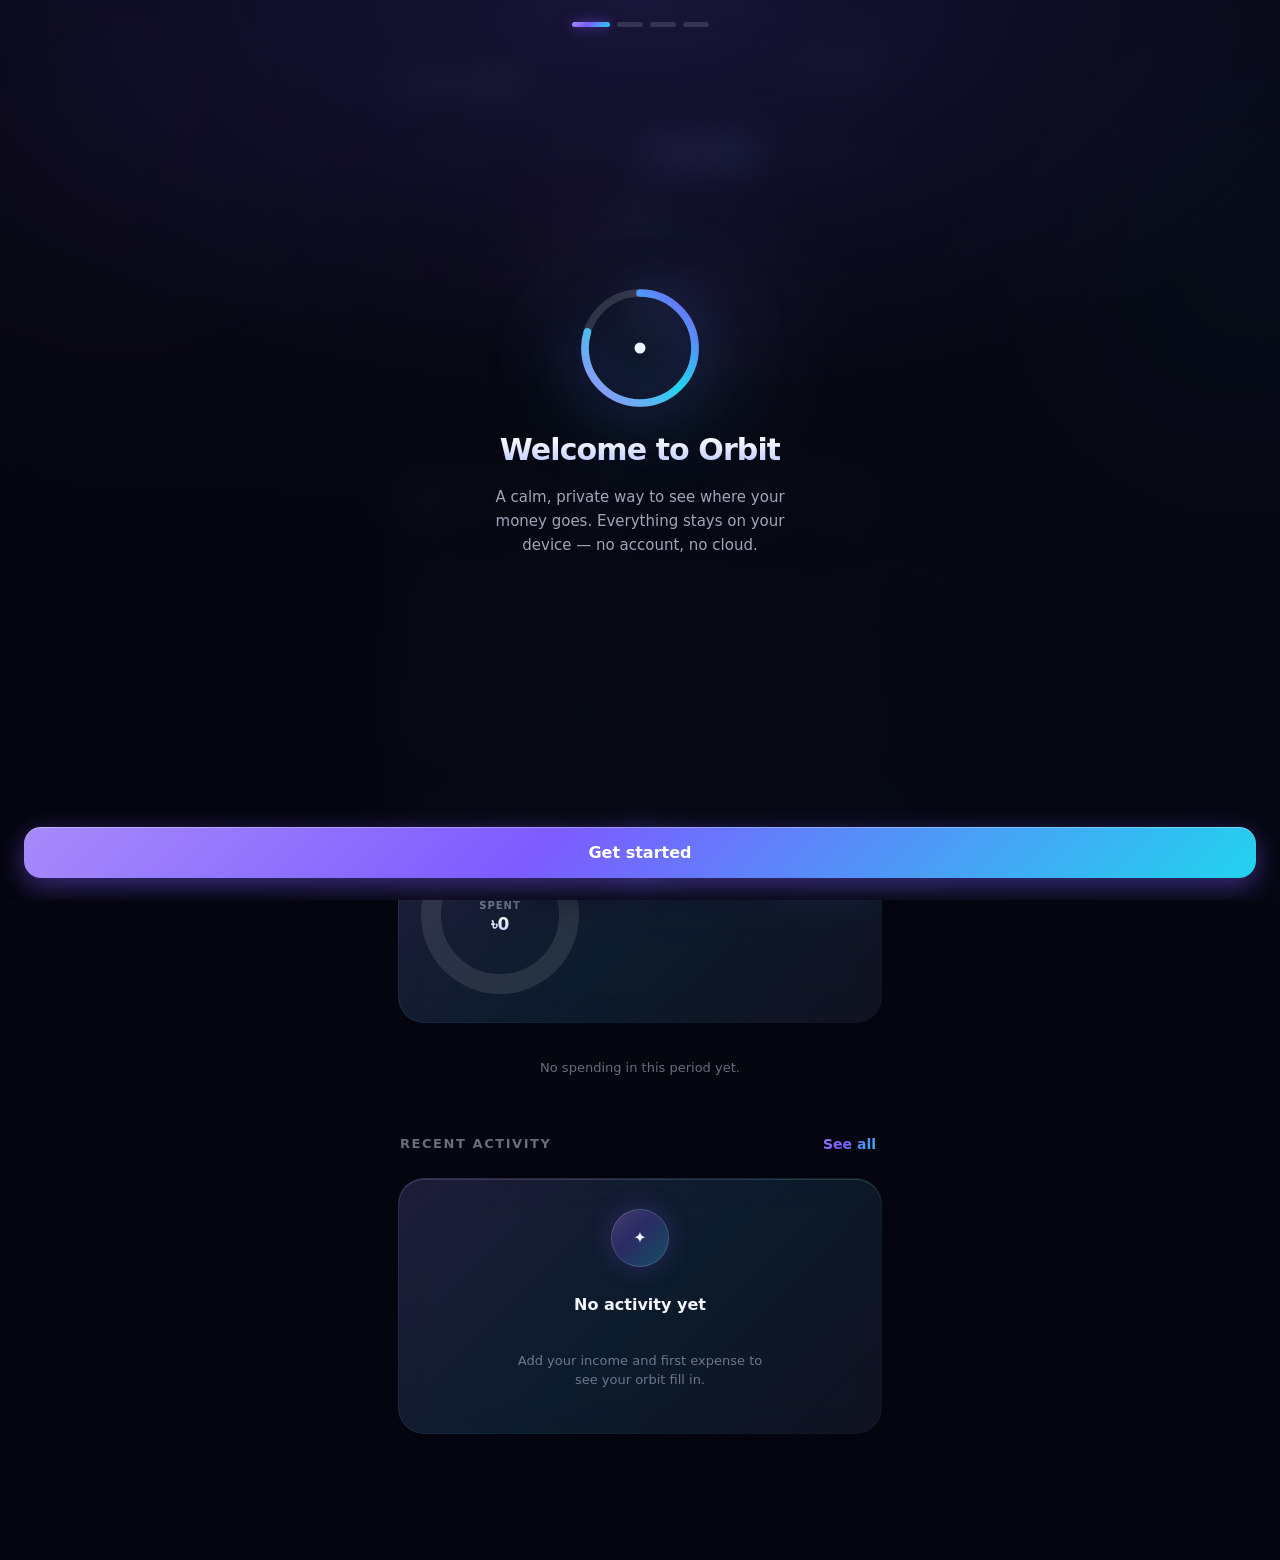
==== commit db3665f0: "Add files via upload" ====
--- a/orbit-v4-preview.html
+++ b/orbit-v4-preview.html
@@ -3,7 +3,7 @@
 <head>
 <meta charset="UTF-8">
 <meta name="viewport" content="width=device-width, initial-scale=1.0, viewport-fit=cover">
-<title>Orbit v4 — Aurora Preview</title>
+<title>Orbit v4.0.1 — Aurora Preview</title>
 <style>
 /* =====================================================================
    ORBIT v4.0 — "AURORA"
@@ -74,6 +74,12 @@
 }
 
 *{ box-sizing: border-box; -webkit-tap-highlight-color: transparent; }
+
+/* CRITICAL: the `hidden` attribute must always win, even over author
+   display:flex/grid declarations (which otherwise override the browser's
+   default [hidden]{display:none}). Without this guard, elements like the
+   onboarding overlay reappear after being hidden. */
+[hidden]{ display: none !important; }
 html, body{ margin:0; padding:0; background: var(--bg-deep); }
 body{
   font-family: var(--font-text);
@@ -878,16 +884,14 @@
   background: rgba(4,6,16,0.55);
   -webkit-backdrop-filter: blur(10px);
   backdrop-filter: blur(10px);
-  opacity: 0;
-  transition: opacity .35s ease;
-  pointer-events: none;
-}
-.sheet-backdrop.show{ opacity: 1; pointer-events: auto; }
+  animation: backdropIn .35s ease;
+}
+@keyframes backdropIn{ from{ opacity: 0; } to{ opacity: 1; } }
 
 .sheet{
   position: fixed; z-index: 90;
   left: 50%; bottom: 0;
-  transform: translate(-50%, 105%);
+  transform: translate(-50%, 0);
   width: 100%; max-width: 520px;
   max-height: 88vh; overflow-y: auto;
   -webkit-overflow-scrolling: touch;
@@ -900,9 +904,13 @@
   backdrop-filter: blur(28px);
   box-shadow: 0 -14px 44px rgba(2,4,16,0.6), var(--glass-highlight);
   padding: 10px 20px calc(env(safe-area-inset-bottom) + 22px);
-  transition: transform .5s var(--spring);
-}
-.sheet.show{ transform: translate(-50%, 0); }
+  animation: sheetIn .55s var(--spring);
+  transition: transform .3s var(--ease-out); /* used by drag-to-dismiss snap-back */
+}
+@keyframes sheetIn{
+  from{ transform: translate(-50%, 105%); }
+  to  { transform: translate(-50%, 0); }
+}
 .sheet-handle{
   width: 42px; height: 4.5px; border-radius: 99px;
   background: rgba(255,255,255,0.22);
@@ -1720,7 +1728,7 @@
       </button>
     </div>
 
-    <p class="version-tag">Orbit · v4.0 “Aurora” · data stays on this device</p>
+    <p class="version-tag">Orbit · v4.0.1 “Aurora” · data stays on this device</p>
   </section>
 
   <!-- ===================== MANAGE CATEGORIES VIEW ===================== -->
